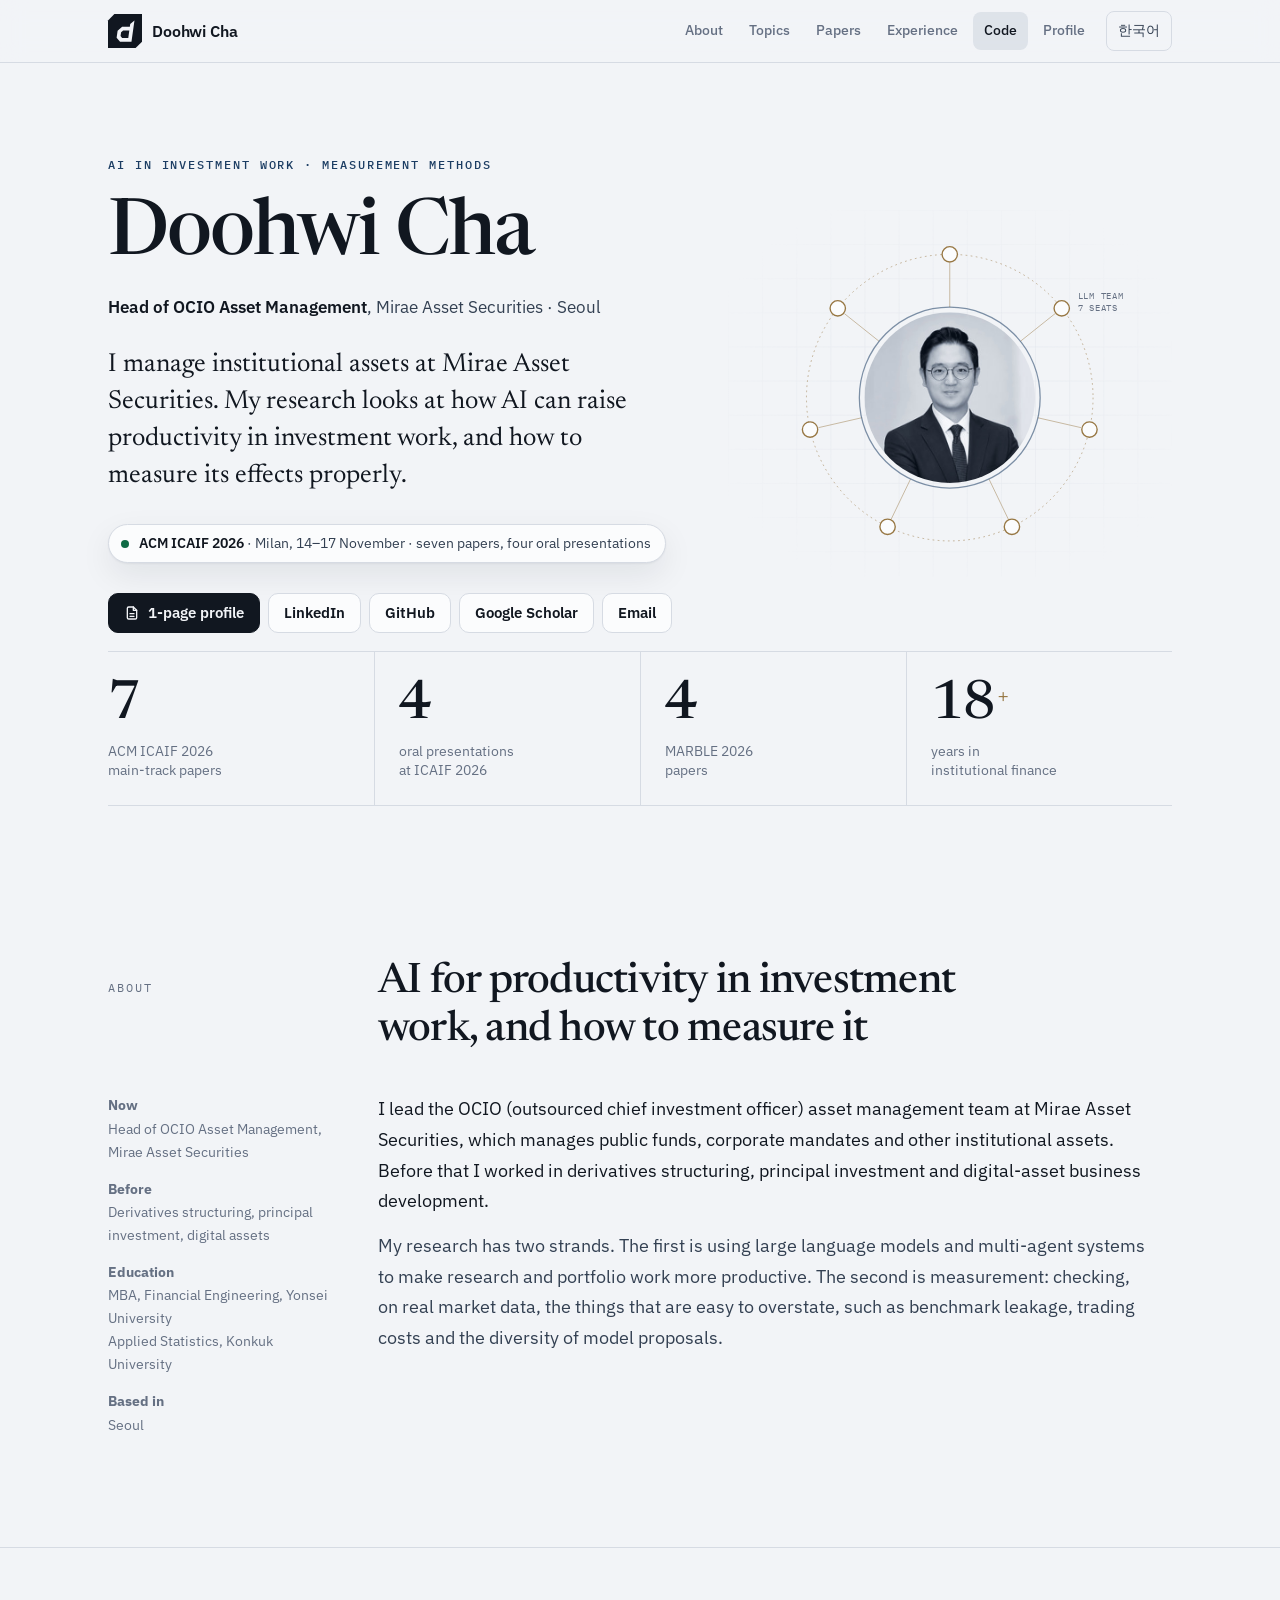
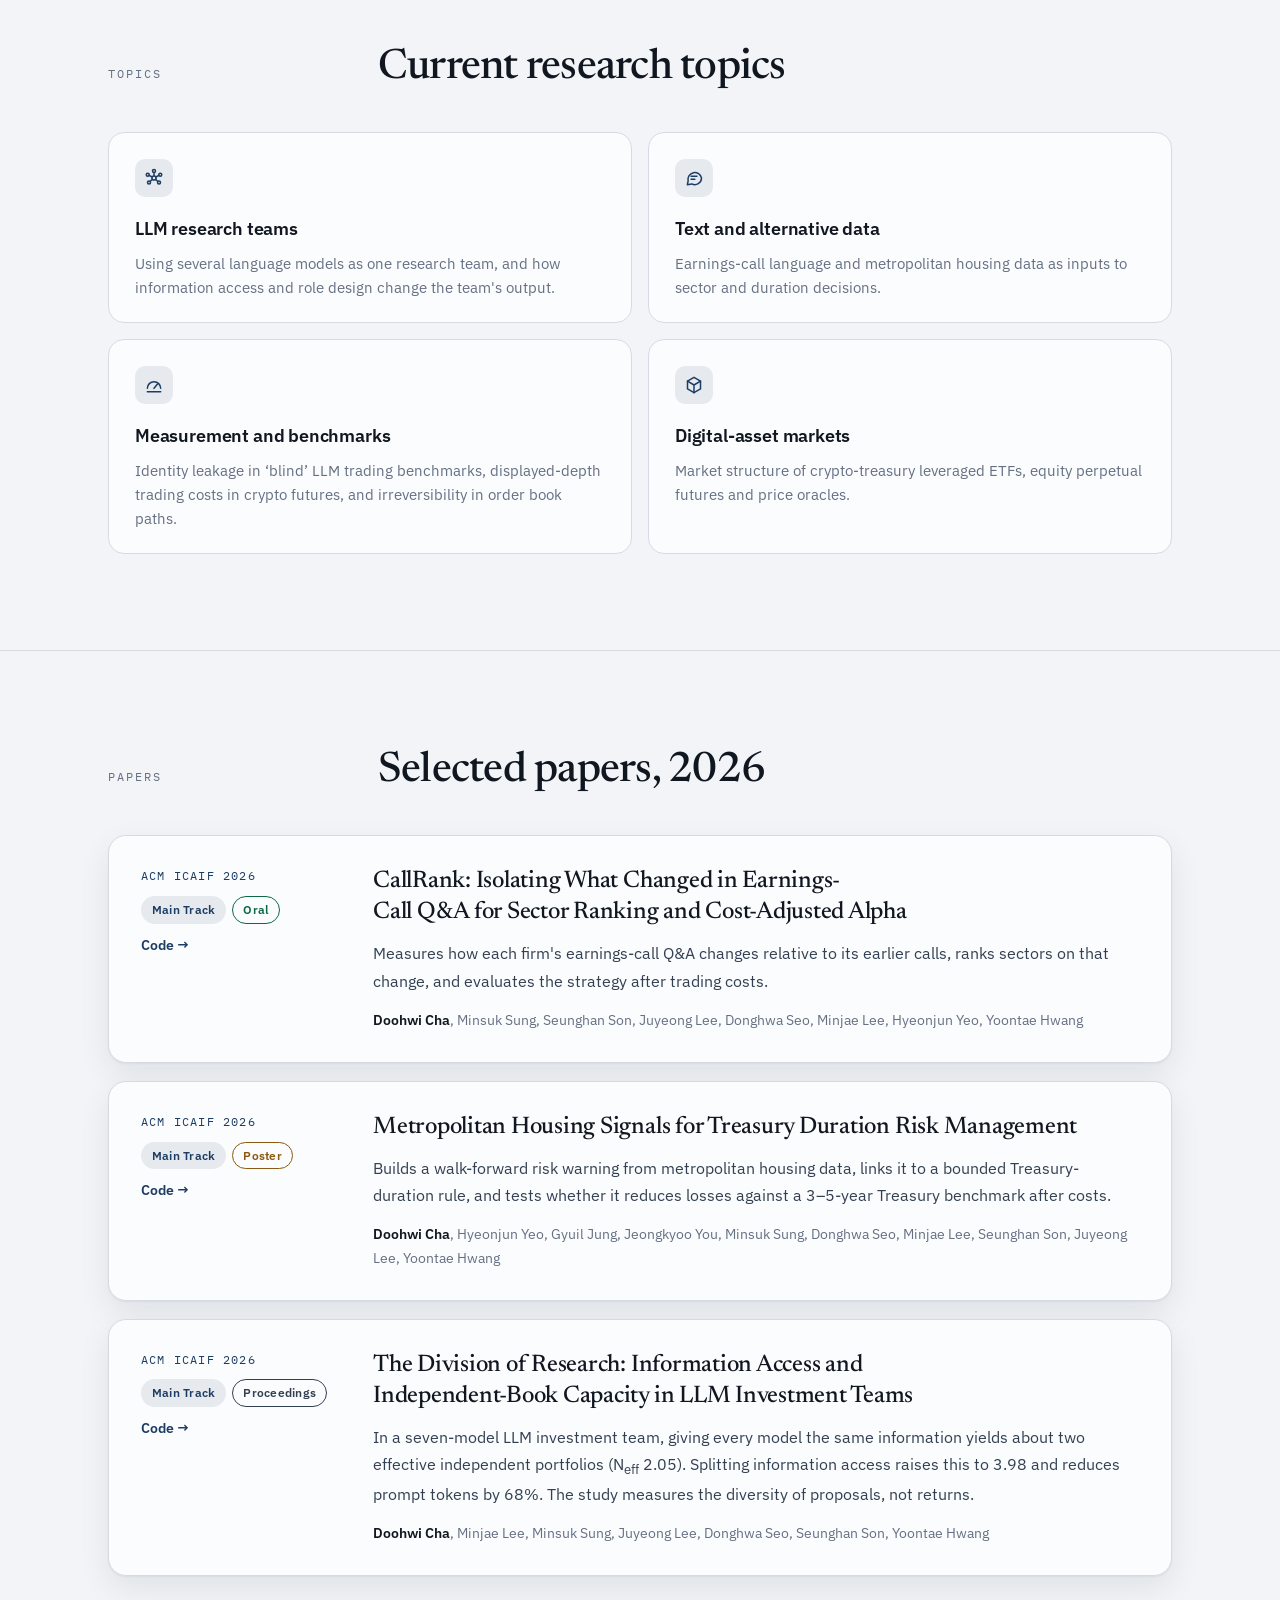
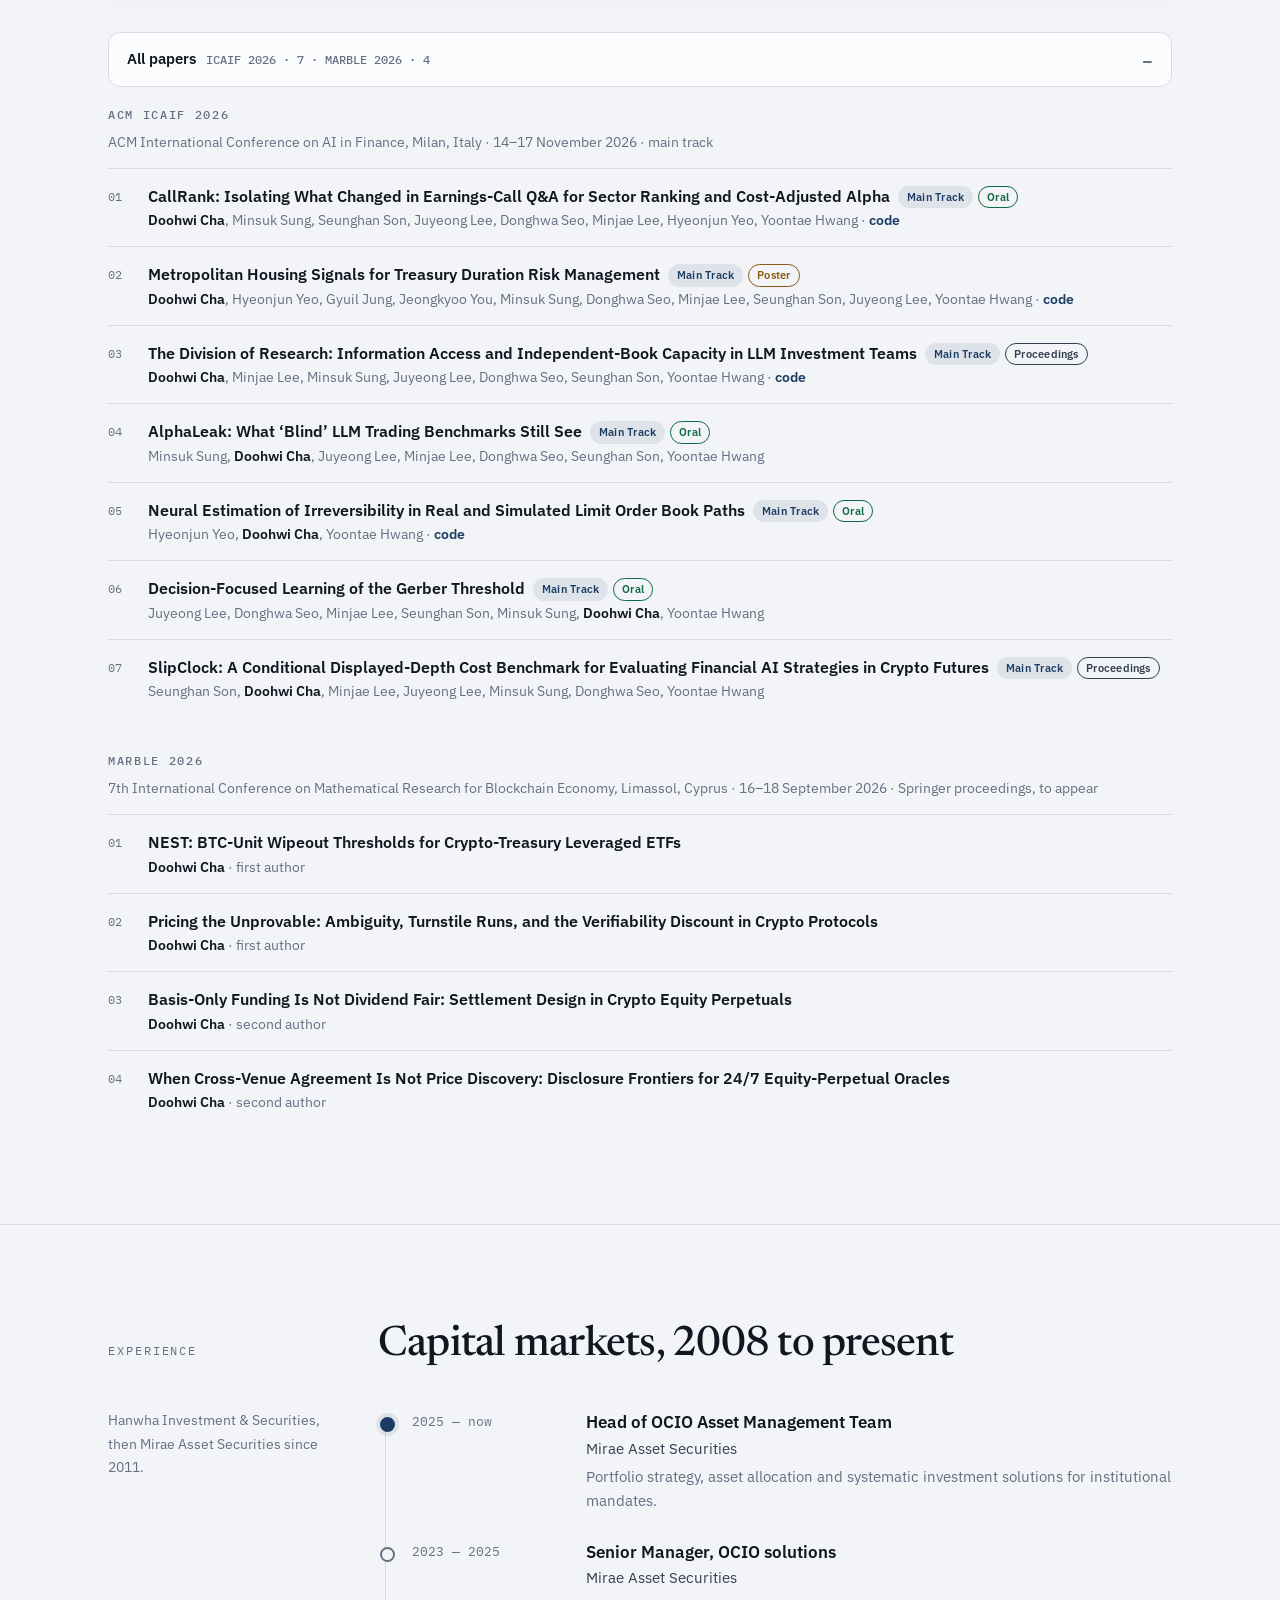
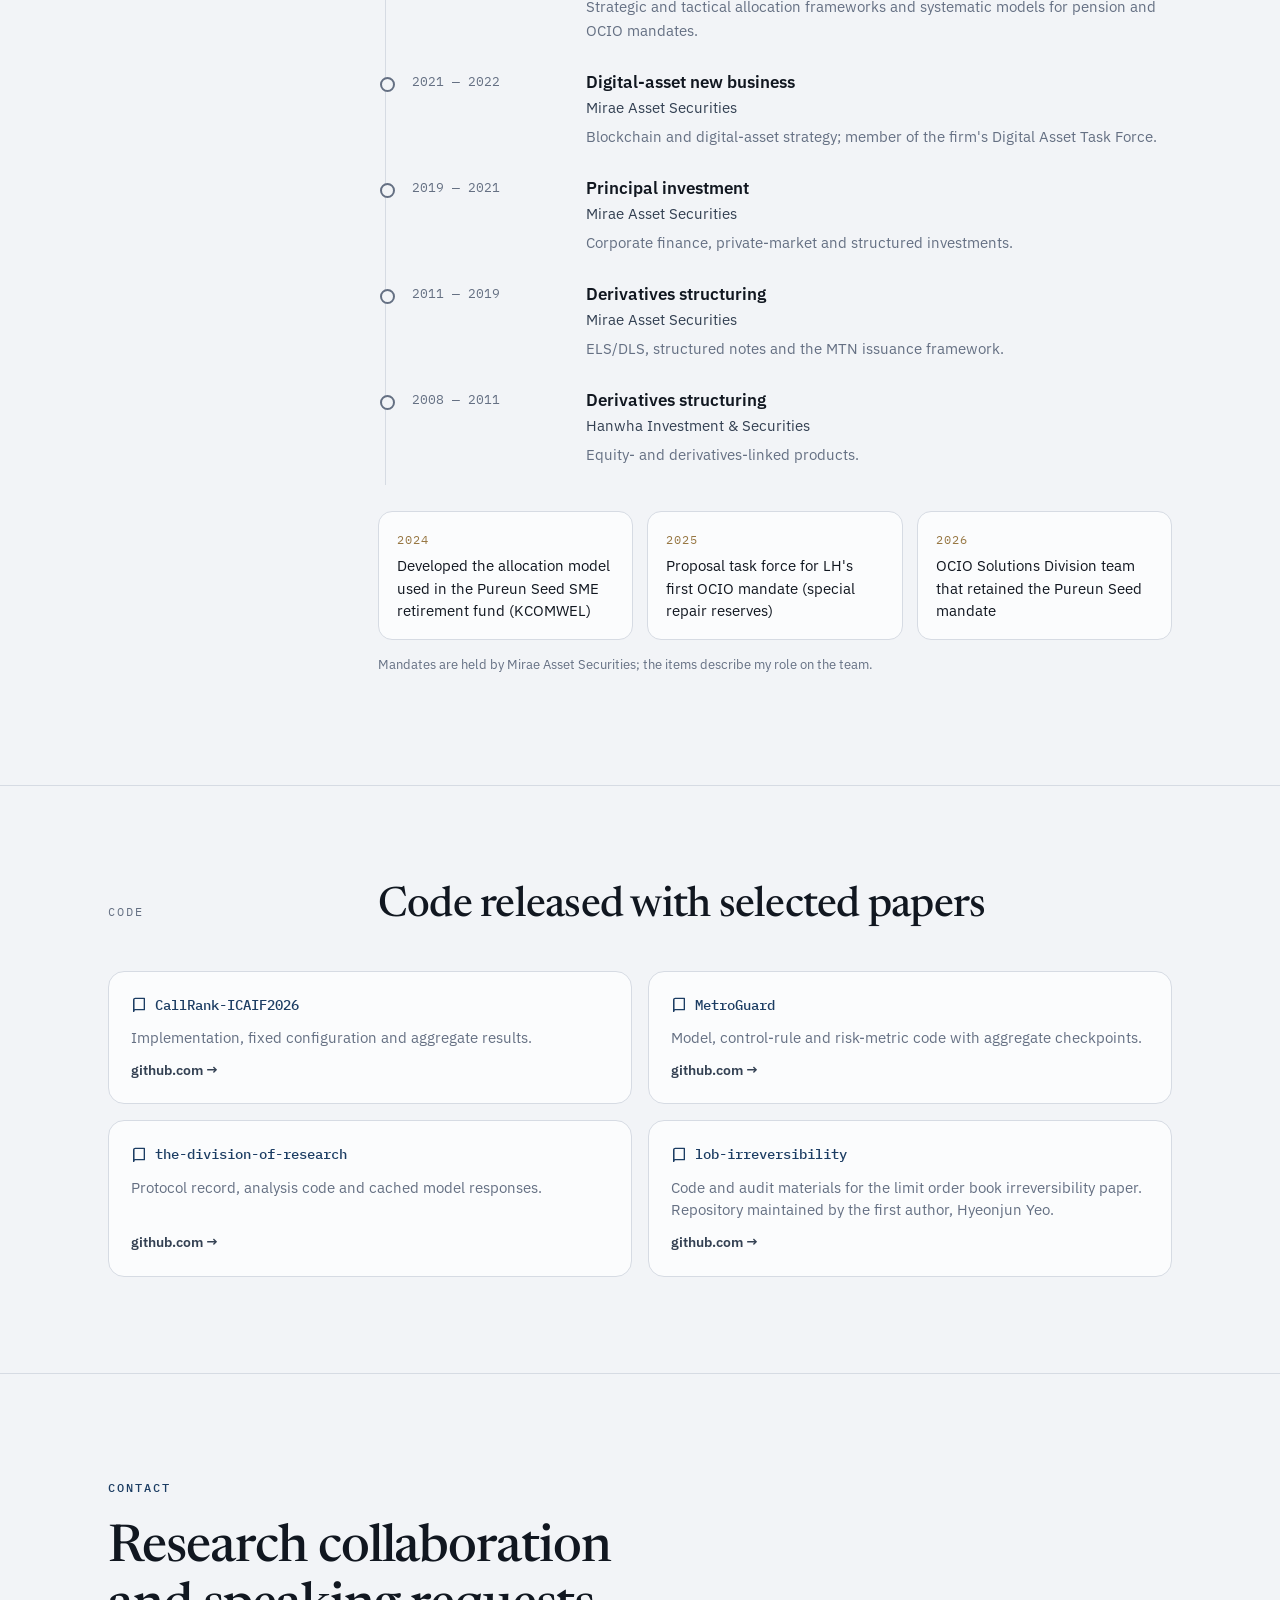
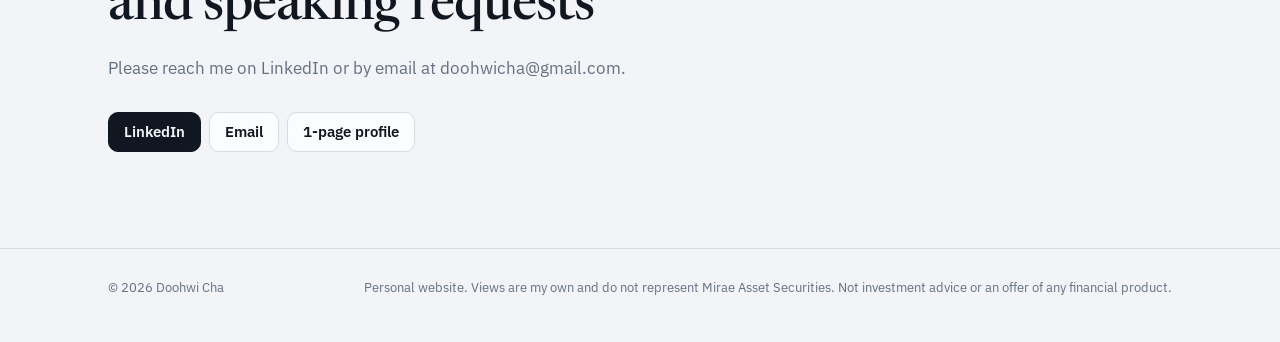
==== index.html @ 878e5198 "Three more taps switch the hidden mode back, with or without a pause Taps right after the switch use" ====
<!doctype html>
<html lang="en">
<head>
  <meta charset="utf-8">
  <meta name="viewport" content="width=device-width, initial-scale=1">
  <title>Doohwi Cha</title>
  <meta name="description" content="Doohwi Cha, head of OCIO asset management at Mirae Asset Securities. Research on AI and quantitative methods for investment management.">
  <meta property="og:title" content="Doohwi Cha">
  <meta property="og:description" content="Institutional asset management and AI research. ACM ICAIF 2026: seven papers. MARBLE 2026: four papers.">
  <meta property="og:type" content="website">
  <meta name="theme-color" content="#111720">
  <link rel="icon" href="data:image/svg+xml,%3Csvg xmlns='http://www.w3.org/2000/svg' viewBox='0 0 64 64'%3E%3Cpath fill='%23111720' d='M0 12L12 0H64V52L52 64H0Z'/%3E%3Cpath fill='%23f2f4f7' d='M18.07 31.5L26.62 24H44.62L40.69 52H22.69L16.24 44.5ZM23.65 41.6L26.57 45H38.17L40.14 31H28.54L24.66 34.4ZM41.83 19L49.81 12H49.81L44.19 52H37.19Z'/%3E%3C/svg%3E">
  <link rel="alternate" hreflang="ko" href="ko/index.html">
  <link rel="preconnect" href="https://fonts.googleapis.com">
  <link rel="preconnect" href="https://fonts.gstatic.com" crossorigin>
  <link rel="stylesheet" href="https://fonts.googleapis.com/css2?family=IBM+Plex+Mono:wght@400;500&family=IBM+Plex+Sans:wght@400;500;600;700&family=Newsreader:opsz,wght@6..72,400;6..72,500;6..72,600&display=swap">
  <link rel="stylesheet" href="assets/style.css?v=20261019c">
  <script src="assets/site.js?v=20261019c" defer></script>
</head>
<body>
  <header class="site">
    <div class="container">
      <a class="brand" href="index.html" aria-label="Doohwi Cha, home"><span class="brand-mark" aria-hidden="true"><svg viewBox="0 0 64 64"><path class="bm-plate" d="M0 12L12 0H64V52L52 64H0Z"/><path class="bm-d" d="M18.07 31.5L26.62 24H44.62L40.69 52H22.69L16.24 44.5ZM23.65 41.6L26.57 45H38.17L40.14 31H28.54L24.66 34.4ZM41.83 19L49.81 12H49.81L44.19 52H37.19Z"/></svg></span><span class="brand-name">Doohwi Cha</span></a>
      <nav class="nav" aria-label="Main">
        <a href="#about">About</a>
        <a href="#focus">Topics</a>
        <a href="#research">Papers</a>
        <a href="#experience">Experience</a>
        <a href="#code">Code</a>
        <a href="profile.html">Profile</a>
        <a class="lang" href="ko/index.html" hreflang="ko">한국어</a>
      </nav>
    </div>
  </header>

  <main>
    <section class="hero">
      <div class="container">
        <div class="hero-grid">
          <div>
            <img class="hero-photo" src="assets/portrait.jpg" alt="Portrait of Doohwi Cha" width="76" height="76">
            <p class="kicker">AI in investment work · Measurement methods</p>
            <h1>Doohwi Cha</h1>
            <p class="role"><b>Head of OCIO Asset Management</b>, Mirae Asset Securities · Seoul</p>
            <p class="lede">I manage institutional assets at Mirae Asset Securities. My research looks at how AI can raise productivity in investment work, and how to measure its effects properly.</p>
            <p class="now"><span class="dot" aria-hidden="true"></span><span><b>ACM ICAIF 2026</b> · Milan, 14–17 November · seven papers, four oral presentations</span></p>
            <div class="actions">
              <a class="btn primary" href="profile.html">
                <svg viewBox="0 0 24 24" fill="none" stroke="currentColor" stroke-width="2" stroke-linecap="round" stroke-linejoin="round" aria-hidden="true"><path d="M14 3H7a2 2 0 0 0-2 2v14a2 2 0 0 0 2 2h10a2 2 0 0 0 2-2V8z"/><path d="M14 3v5h5M9 13h6M9 17h6"/></svg>
                1-page profile
              </a>
              <a class="btn" href="https://www.linkedin.com/in/doohwi-cha-40742363">LinkedIn</a>
              <a class="btn" href="https://github.com/DoohwiCha">GitHub</a>
              <a class="btn" href="https://scholar.google.com/citations?user=HombRr0AAAAJ">Google Scholar</a>
              <a class="btn" href="mailto:doohwicha@gmail.com">Email</a>
            </div>
          </div>

          <div class="hero-art" role="img" aria-label="Portrait of Doohwi Cha at the centre of a seven-seat LLM team diagram">
            <svg viewBox="0 0 520 430" aria-hidden="true">
              <defs>
                <pattern id="grid" width="40" height="40" patternUnits="userSpaceOnUse">
                  <path class="art-grid" d="M40 0H0V40" fill="none"/>
                </pattern>
                <radialGradient id="fadeG" cx="50%" cy="50%" r="58%">
                  <stop offset="0%" stop-color="#fff" stop-opacity="1"/>
                  <stop offset="100%" stop-color="#fff" stop-opacity="0"/>
                </radialGradient>
                <mask id="fade"><rect width="520" height="430" fill="url(#fadeG)"/></mask>
                <clipPath id="face"><circle cx="260" cy="220" r="100"/></clipPath>
              </defs>
              <rect width="520" height="430" fill="url(#grid)" mask="url(#fade)"/>
              <circle class="art-ring" cx="260" cy="220" r="168"/>
              <line class="art-edge" x1="260.0" y1="114.0" x2="260.0" y2="62.0"/>
              <line class="art-edge" x1="342.9" y1="153.9" x2="383.5" y2="121.5"/>
              <line class="art-edge" x1="363.3" y1="243.6" x2="414.0" y2="255.2"/>
              <line class="art-edge" x1="306.0" y1="315.5" x2="328.6" y2="362.4"/>
              <line class="art-edge" x1="214.0" y1="315.5" x2="191.4" y2="362.4"/>
              <line class="art-edge" x1="156.7" y1="243.6" x2="106.0" y2="255.2"/>
              <line class="art-edge" x1="177.1" y1="153.9" x2="136.5" y2="121.5"/>
              <circle class="art-node" cx="260.0" cy="52.0" r="9" style="animation-delay:0.25s"/>
              <circle class="art-node" cx="391.3" cy="115.3" r="9" style="animation-delay:0.37s"/>
              <circle class="art-node" cx="423.8" cy="257.4" r="9" style="animation-delay:0.49s"/>
              <circle class="art-node" cx="332.9" cy="371.4" r="9" style="animation-delay:0.61s"/>
              <circle class="art-node" cx="187.1" cy="371.4" r="9" style="animation-delay:0.73s"/>
              <circle class="art-node" cx="96.2" cy="257.4" r="9" style="animation-delay:0.85s"/>
              <circle class="art-node" cx="128.7" cy="115.3" r="9" style="animation-delay:0.97s"/>
              <circle class="art-halo" cx="260" cy="220" r="106"/>
              <image href="assets/portrait.jpg" x="160" y="120" width="200" height="200" clip-path="url(#face)" preserveAspectRatio="xMidYMid slice"/>
              <text class="art-label" x="410" y="104">LLM TEAM</text>
              <text class="art-label" x="410" y="119">7 SEATS</text>
            </svg>
          </div>
        </div>

        <div class="metrics reveal">
          <div class="metric"><div class="num">7</div><div class="lab">ACM ICAIF 2026<br>main-track papers</div></div>
          <div class="metric"><div class="num">4</div><div class="lab">oral presentations<br>at ICAIF 2026</div></div>
          <div class="metric"><div class="num">4</div><div class="lab">MARBLE 2026<br>papers</div></div>
          <div class="metric"><div class="num">18<sup>+</sup></div><div class="lab">years in<br>institutional finance</div></div>
        </div>
      </div>
    </section>

    <section class="section" id="about">
      <div class="container">
        <div class="sec-head reveal">
          <div class="sec-label">About</div>
          <h2 class="sec-title">AI for productivity in investment work, and how to measure it</h2>
        </div>
        <div class="sec-body reveal">
          <div class="aside">
            <p><b>Now</b><br>Head of OCIO Asset Management, Mirae Asset Securities</p>
            <p><b>Before</b><br>Derivatives structuring, principal investment, digital assets</p>
            <p><b>Education</b><br>MBA, Financial Engineering, Yonsei University<br>Applied Statistics, Konkuk University</p>
            <p><b>Based in</b><br>Seoul</p>
          </div>
          <div class="prose">
            <p>I lead the OCIO (outsourced chief investment officer) asset management team at Mirae Asset Securities, which manages public funds, corporate mandates and other institutional assets. Before that I worked in derivatives structuring, principal investment and digital-asset business development.</p>
            <p>My research has two strands. The first is using large language models and multi-agent systems to make research and portfolio work more productive. The second is measurement: checking, on real market data, the things that are easy to overstate, such as benchmark leakage, trading costs and the diversity of model proposals.</p>
          </div>
        </div>
      </div>
    </section>

    <section class="section" id="focus">
      <div class="container">
        <div class="sec-head reveal">
          <div class="sec-label">Topics</div>
          <h2 class="sec-title">Current research topics</h2>
        </div>
        <div class="cards">
          <article class="card reveal">
            <div class="ico"><svg viewBox="0 0 24 24" fill="none" stroke="currentColor" stroke-width="1.8" stroke-linecap="round" stroke-linejoin="round"><circle cx="12" cy="12" r="2.5"/><circle cx="12" cy="3.5" r="1.8"/><circle cx="19.5" cy="8" r="1.8"/><circle cx="18" cy="17.5" r="1.8"/><circle cx="6" cy="17.5" r="1.8"/><circle cx="4.5" cy="8" r="1.8"/><path d="M12 9.5V5.3M14.2 10.8l3.6-2M14 13.6l2.6 2.6M10 13.6l-2.6 2.6M9.8 10.8l-3.6-2"/></svg></div>
            <h3>LLM research teams</h3>
            <p>Using several language models as one research team, and how information access and role design change the team's output.</p>
          </article>
          <article class="card reveal">
            <div class="ico"><svg viewBox="0 0 24 24" fill="none" stroke="currentColor" stroke-width="1.8" stroke-linecap="round" stroke-linejoin="round"><path d="M21 12a8 8 0 0 1-11.6 7.1L4 20l1-4.6A8 8 0 1 1 21 12z"/><path d="M8.5 10h7M8.5 13.5h4.5"/></svg></div>
            <h3>Text and alternative data</h3>
            <p>Earnings-call language and metropolitan housing data as inputs to sector and duration decisions.</p>
          </article>
          <article class="card reveal">
            <div class="ico"><svg viewBox="0 0 24 24" fill="none" stroke="currentColor" stroke-width="1.8" stroke-linecap="round" stroke-linejoin="round"><path d="M4 16a8 8 0 0 1 16 0"/><path d="M12 16l4-5"/><path d="M4 20h16"/></svg></div>
            <h3>Measurement and benchmarks</h3>
            <p>Identity leakage in ‘blind’ LLM trading benchmarks, displayed-depth trading costs in crypto futures, and irreversibility in order book paths.</p>
          </article>
          <article class="card reveal">
            <div class="ico"><svg viewBox="0 0 24 24" fill="none" stroke="currentColor" stroke-width="1.8" stroke-linecap="round" stroke-linejoin="round"><path d="M12 2.8l7.8 4.5v9.4L12 21.2l-7.8-4.5V7.3z"/><path d="M12 12l7.8-4.7M12 12v9.2M12 12L4.2 7.3"/></svg></div>
            <h3>Digital-asset markets</h3>
            <p>Market structure of crypto-treasury leveraged ETFs, equity perpetual futures and price oracles.</p>
          </article>
        </div>
      </div>
    </section>

    <section class="section" id="research">
      <div class="container">
        <div class="sec-head reveal">
          <div class="sec-label">Papers</div>
          <h2 class="sec-title">Selected papers, 2026</h2>
        </div>

        <div class="papers">
          <article class="paper reveal">
            <div class="meta">
              <span class="venue-tag">ACM ICAIF 2026</span>
              <span class="chips"><span class="chip track">Main Track</span><span class="chip oral">Oral</span></span>
              <a class="link-arrow" href="https://github.com/DoohwiCha/CallRank-ICAIF2026">Code →</a>
            </div>
            <div>
              <h3>CallRank: Isolating What Changed in Earnings-Call Q&amp;A for Sector Ranking and Cost-Adjusted Alpha</h3>
              <p class="sum">Measures how each firm's earnings-call Q&amp;A changes relative to its earlier calls, ranks sectors on that change, and evaluates the strategy after trading costs.</p>
              <p class="authors"><span class="me">Doohwi Cha</span>, Minsuk Sung, Seunghan Son, Juyeong Lee, Donghwa Seo, Minjae Lee, Hyeonjun Yeo, Yoontae Hwang</p>
            </div>
          </article>

          <article class="paper reveal">
            <div class="meta">
              <span class="venue-tag">ACM ICAIF 2026</span>
              <span class="chips"><span class="chip track">Main Track</span><span class="chip poster">Poster</span></span>
              <a class="link-arrow" href="https://github.com/DoohwiCha/MetroGuard">Code →</a>
            </div>
            <div>
              <h3>Metropolitan Housing Signals for Treasury Duration Risk Management</h3>
              <p class="sum">Builds a walk-forward risk warning from metropolitan housing data, links it to a bounded Treasury-duration rule, and tests whether it reduces losses against a 3–5-year Treasury benchmark after costs.</p>
              <p class="authors"><span class="me">Doohwi Cha</span>, Hyeonjun Yeo, Gyuil Jung, Jeongkyoo You, Minsuk Sung, Donghwa Seo, Minjae Lee, Seunghan Son, Juyeong Lee, Yoontae Hwang</p>
            </div>
          </article>

          <article class="paper reveal">
            <div class="meta">
              <span class="venue-tag">ACM ICAIF 2026</span>
              <span class="chips"><span class="chip track">Main Track</span><span class="chip proc">Proceedings</span></span>
              <a class="link-arrow" href="https://github.com/DoohwiCha/the-division-of-research">Code →</a>
            </div>
            <div>
              <h3>The Division of Research: Information Access and Independent-Book Capacity in LLM Investment Teams</h3>
              <p class="sum">In a seven-model LLM investment team, giving every model the same information yields about two effective independent portfolios (N<sub>eff</sub> 2.05). Splitting information access raises this to 3.98 and reduces prompt tokens by 68%. The study measures the diversity of proposals, not returns.</p>
              <p class="authors"><span class="me">Doohwi Cha</span>, Minjae Lee, Minsuk Sung, Juyeong Lee, Donghwa Seo, Seunghan Son, Yoontae Hwang</p>
            </div>
          </article>
        </div>

        <details class="publist" id="publications" open>
          <summary>All papers <span class="count">ICAIF 2026 · 7 · MARBLE 2026 · 4</span></summary>
          <h4>ACM ICAIF 2026</h4>
          <p class="venue">ACM International Conference on AI in Finance, Milan, Italy · 14–17 November 2026 · main track</p>
          <ol>
            <li><div><span class="t">CallRank: Isolating What Changed in Earnings-Call Q&amp;A for Sector Ranking and Cost-Adjusted Alpha</span><span class="chips"><span class="chip track">Main Track</span><span class="chip oral">Oral</span></span><span class="a"><span class="me">Doohwi Cha</span>, Minsuk Sung, Seunghan Son, Juyeong Lee, Donghwa Seo, Minjae Lee, Hyeonjun Yeo, Yoontae Hwang · <a href="https://github.com/DoohwiCha/CallRank-ICAIF2026">code</a></span></div></li>
            <li><div><span class="t">Metropolitan Housing Signals for Treasury Duration Risk Management</span><span class="chips"><span class="chip track">Main Track</span><span class="chip poster">Poster</span></span><span class="a"><span class="me">Doohwi Cha</span>, Hyeonjun Yeo, Gyuil Jung, Jeongkyoo You, Minsuk Sung, Donghwa Seo, Minjae Lee, Seunghan Son, Juyeong Lee, Yoontae Hwang · <a href="https://github.com/DoohwiCha/MetroGuard">code</a></span></div></li>
            <li><div><span class="t">The Division of Research: Information Access and Independent-Book Capacity in LLM Investment Teams</span><span class="chips"><span class="chip track">Main Track</span><span class="chip proc">Proceedings</span></span><span class="a"><span class="me">Doohwi Cha</span>, Minjae Lee, Minsuk Sung, Juyeong Lee, Donghwa Seo, Seunghan Son, Yoontae Hwang · <a href="https://github.com/DoohwiCha/the-division-of-research">code</a></span></div></li>
            <li><div><span class="t">AlphaLeak: What ‘Blind’ LLM Trading Benchmarks Still See</span><span class="chips"><span class="chip track">Main Track</span><span class="chip oral">Oral</span></span><span class="a">Minsuk Sung, <span class="me">Doohwi Cha</span>, Juyeong Lee, Minjae Lee, Donghwa Seo, Seunghan Son, Yoontae Hwang</span></div></li>
            <li><div><span class="t">Neural Estimation of Irreversibility in Real and Simulated Limit Order Book Paths</span><span class="chips"><span class="chip track">Main Track</span><span class="chip oral">Oral</span></span><span class="a">Hyeonjun Yeo, <span class="me">Doohwi Cha</span>, Yoontae Hwang · <a href="https://github.com/hjyeo30/lob-irreversibility">code</a></span></div></li>
            <li><div><span class="t">Decision-Focused Learning of the Gerber Threshold</span><span class="chips"><span class="chip track">Main Track</span><span class="chip oral">Oral</span></span><span class="a">Juyeong Lee, Donghwa Seo, Minjae Lee, Seunghan Son, Minsuk Sung, <span class="me">Doohwi Cha</span>, Yoontae Hwang</span></div></li>
            <li><div><span class="t">SlipClock: A Conditional Displayed-Depth Cost Benchmark for Evaluating Financial AI Strategies in Crypto Futures</span><span class="chips"><span class="chip track">Main Track</span><span class="chip proc">Proceedings</span></span><span class="a">Seunghan Son, <span class="me">Doohwi Cha</span>, Minjae Lee, Juyeong Lee, Minsuk Sung, Donghwa Seo, Yoontae Hwang</span></div></li>
          </ol>

          <h4>MARBLE 2026</h4>
          <p class="venue">7th International Conference on Mathematical Research for Blockchain Economy, Limassol, Cyprus · 16–18 September 2026 · Springer proceedings, to appear</p>
          <ol>
            <li><div><span class="t">NEST: BTC-Unit Wipeout Thresholds for Crypto-Treasury Leveraged ETFs</span><span class="a"><span class="me">Doohwi Cha</span> · first author</span></div></li>
            <li><div><span class="t">Pricing the Unprovable: Ambiguity, Turnstile Runs, and the Verifiability Discount in Crypto Protocols</span><span class="a"><span class="me">Doohwi Cha</span> · first author</span></div></li>
            <li><div><span class="t">Basis-Only Funding Is Not Dividend Fair: Settlement Design in Crypto Equity Perpetuals</span><span class="a"><span class="me">Doohwi Cha</span> · second author</span></div></li>
            <li><div><span class="t">When Cross-Venue Agreement Is Not Price Discovery: Disclosure Frontiers for 24/7 Equity-Perpetual Oracles</span><span class="a"><span class="me">Doohwi Cha</span> · second author</span></div></li>
          </ol>
        </details>
      </div>
    </section>

    <section class="section" id="experience">
      <div class="container">
        <div class="sec-head reveal">
          <div class="sec-label">Experience</div>
          <h2 class="sec-title">Capital markets, 2008 to present</h2>
        </div>
        <div class="sec-body">
          <div class="aside reveal"><p>Hanwha Investment &amp; Securities, then Mirae Asset Securities since 2011.</p></div>
          <div>
            <ul class="timeline reveal">
              <li class="current"><span class="when">2025 — now</span><div><div class="role-t">Head of OCIO Asset Management Team</div><div class="org">Mirae Asset Securities</div><div class="desc">Portfolio strategy, asset allocation and systematic investment solutions for institutional mandates.</div></div></li>
              <li><span class="when">2023 — 2025</span><div><div class="role-t">Senior Manager, OCIO solutions</div><div class="org">Mirae Asset Securities</div><div class="desc">Strategic and tactical allocation frameworks and systematic models for pension and OCIO mandates.</div></div></li>
              <li><span class="when">2021 — 2022</span><div><div class="role-t">Digital-asset new business</div><div class="org">Mirae Asset Securities</div><div class="desc">Blockchain and digital-asset strategy; member of the firm's Digital Asset Task Force.</div></div></li>
              <li><span class="when">2019 — 2021</span><div><div class="role-t">Principal investment</div><div class="org">Mirae Asset Securities</div><div class="desc">Corporate finance, private-market and structured investments.</div></div></li>
              <li><span class="when">2011 — 2019</span><div><div class="role-t">Derivatives structuring</div><div class="org">Mirae Asset Securities</div><div class="desc">ELS/DLS, structured notes and the MTN issuance framework.</div></div></li>
              <li><span class="when">2008 — 2011</span><div><div class="role-t">Derivatives structuring</div><div class="org">Hanwha Investment &amp; Securities</div><div class="desc">Equity- and derivatives-linked products.</div></div></li>
            </ul>

            <div class="mandates reveal">
              <div class="mandate"><div class="y">2024</div><p>Developed the allocation model used in the Pureun Seed SME retirement fund (KCOMWEL)</p></div>
              <div class="mandate"><div class="y">2025</div><p>Proposal task force for LH's first OCIO mandate (special repair reserves)</p></div>
              <div class="mandate"><div class="y">2026</div><p>OCIO Solutions Division team that retained the Pureun Seed mandate</p></div>
            </div>
            <p class="fine">Mandates are held by Mirae Asset Securities; the items describe my role on the team.</p>
          </div>
        </div>
      </div>
    </section>

    <section class="section" id="code">
      <div class="container">
        <div class="sec-head reveal">
          <div class="sec-label">Code</div>
          <h2 class="sec-title">Code released with selected papers</h2>
        </div>
        <div class="repos">
          <a class="repo reveal" href="https://github.com/DoohwiCha/CallRank-ICAIF2026">
            <span class="rn"><svg viewBox="0 0 24 24" fill="none" stroke="currentColor" stroke-width="2" stroke-linecap="round" stroke-linejoin="round" aria-hidden="true"><path d="M4 4.5A2.5 2.5 0 0 1 6.5 2H20v17H6.5A2.5 2.5 0 0 0 4 21.5z"/><path d="M4 21.5V4.5"/></svg>CallRank-ICAIF2026</span>
            <p>Implementation, fixed configuration and aggregate results.</p>
            <span class="go">github.com →</span>
          </a>
          <a class="repo reveal" href="https://github.com/DoohwiCha/MetroGuard">
            <span class="rn"><svg viewBox="0 0 24 24" fill="none" stroke="currentColor" stroke-width="2" stroke-linecap="round" stroke-linejoin="round" aria-hidden="true"><path d="M4 4.5A2.5 2.5 0 0 1 6.5 2H20v17H6.5A2.5 2.5 0 0 0 4 21.5z"/><path d="M4 21.5V4.5"/></svg>MetroGuard</span>
            <p>Model, control-rule and risk-metric code with aggregate checkpoints.</p>
            <span class="go">github.com →</span>
          </a>
          <a class="repo reveal" href="https://github.com/DoohwiCha/the-division-of-research">
            <span class="rn"><svg viewBox="0 0 24 24" fill="none" stroke="currentColor" stroke-width="2" stroke-linecap="round" stroke-linejoin="round" aria-hidden="true"><path d="M4 4.5A2.5 2.5 0 0 1 6.5 2H20v17H6.5A2.5 2.5 0 0 0 4 21.5z"/><path d="M4 21.5V4.5"/></svg>the-division-of-research</span>
            <p>Protocol record, analysis code and cached model responses.</p>
            <span class="go">github.com →</span>
          </a>
          <a class="repo reveal" href="https://github.com/hjyeo30/lob-irreversibility">
            <span class="rn"><svg viewBox="0 0 24 24" fill="none" stroke="currentColor" stroke-width="2" stroke-linecap="round" stroke-linejoin="round" aria-hidden="true"><path d="M4 4.5A2.5 2.5 0 0 1 6.5 2H20v17H6.5A2.5 2.5 0 0 0 4 21.5z"/><path d="M4 21.5V4.5"/></svg>lob-irreversibility</span>
            <p>Code and audit materials for the limit order book irreversibility paper. Repository maintained by the first author, Hyeonjun Yeo.</p>
            <span class="go">github.com →</span>
          </a>
        </div>
      </div>
    </section>

    <section class="contact" id="contact">
      <div class="container reveal">
        <p class="kicker">Contact</p>
        <h2>Research collaboration and speaking requests</h2>
        <p>Please reach me on LinkedIn or by email at doohwicha@gmail.com.</p>
        <div class="actions">
          <a class="btn primary" href="https://www.linkedin.com/in/doohwi-cha-40742363">LinkedIn</a>
          <a class="btn" href="mailto:doohwicha@gmail.com">Email</a>
          <a class="btn" href="profile.html">1-page profile</a>
        </div>
      </div>
    </section>
  </main>

  <footer class="site-foot">
    <div class="container">
      <span>© 2026 Doohwi Cha</span>
      <span>Personal website. Views are my own and do not represent Mirae Asset Securities. Not investment advice or an offer of any financial product.</span>
    </div>
  </footer>
</body>
</html>
---- assets/style.css ----
/* ---------- tokens ----------
   Layout: editorial research profile — serif display over a cool ledger-grey page,
   a quiet two-column rhythm (label rail + content), navy ink with a brass secondary. */
:root {
  --paper: #f2f4f7;
  --paper-2: #e8ebf0;
  --card: #fbfcfd;
  --ink: #111720;
  --ink-2: #334052;
  --muted: #657083;
  --rule: #d6dbe3;
  --accent: #1c3d63;
  --accent-soft: rgba(28, 61, 99, 0.09);
  --gold: #977743;
  --oral: #0e6a44;
  --poster: #8a5a12;
  --todo-bg: #fff0a3;
  --todo-fg: #5a4600;
  --shadow: 0 1px 2px rgba(17, 23, 32, 0.05), 0 12px 32px rgba(17, 23, 32, 0.08);
  --serif: "Newsreader", "Noto Serif KR", Georgia, "Times New Roman", serif;
  --sans: "IBM Plex Sans", "Noto Sans KR", -apple-system, BlinkMacSystemFont, "Apple SD Gothic Neo",
    "Segoe UI", Roboto, "Helvetica Neue", Arial, sans-serif;
  --mono: "IBM Plex Mono", ui-monospace, SFMono-Regular, Menlo, monospace;
}

@media (prefers-color-scheme: dark) {
  :root:not([data-theme="light"]) {
  --paper: #0c1016;
  --paper-2: #10151c;
  --card: #131a23;
  --ink: #e9ecf1;
  --ink-2: #c3cad5;
  --muted: #8a94a3;
  --rule: #252d39;
  --accent: #9fc2ea;
  --accent-soft: rgba(159, 194, 234, 0.12);
  --gold: #d3b67a;
  --oral: #6fd3a0;
  --poster: #f0b660;
  --todo-bg: #4b3f00;
  --todo-fg: #ffe684;
  --shadow: 0 1px 2px rgba(0, 0, 0, 0.35), 0 12px 32px rgba(0, 0, 0, 0.35);
  color-scheme: dark;
  }
}
:root[data-theme="dark"] {
  --paper: #0c1016;
  --paper-2: #10151c;
  --card: #131a23;
  --ink: #e9ecf1;
  --ink-2: #c3cad5;
  --muted: #8a94a3;
  --rule: #252d39;
  --accent: #9fc2ea;
  --accent-soft: rgba(159, 194, 234, 0.12);
  --gold: #d3b67a;
  --oral: #6fd3a0;
  --poster: #f0b660;
  --todo-bg: #4b3f00;
  --todo-fg: #ffe684;
  --shadow: 0 1px 2px rgba(0, 0, 0, 0.35), 0 12px 32px rgba(0, 0, 0, 0.35);
  color-scheme: dark;
}

html[lang="ko"] {
  --serif: "Noto Serif KR", "Newsreader", Georgia, serif;
  --sans: "Pretendard Variable", Pretendard, "Noto Sans KR", "IBM Plex Sans", -apple-system, BlinkMacSystemFont,
    "Apple SD Gothic Neo", sans-serif;
}

/* ---------- base ---------- */
* { box-sizing: border-box; }
html { -webkit-text-size-adjust: 100%; scroll-behavior: smooth; scroll-padding-top: 76px; }
body {
  margin: 0;
  background: var(--paper);
  color: var(--ink);
  font-family: var(--sans);
  font-size: 16px;
  line-height: 1.65;
  -webkit-font-smoothing: antialiased;
  text-rendering: optimizeLegibility;
}
html[lang="ko"] body { word-break: keep-all; overflow-wrap: anywhere; letter-spacing: -0.005em; }
a { color: inherit; text-decoration: none; }
a:focus-visible, button:focus-visible { outline: 2px solid var(--accent); outline-offset: 3px; border-radius: 4px; }
p { margin: 0 0 14px; }
img, svg { display: block; max-width: 100%; }
.container { max-width: 1120px; margin: 0 auto; padding-left: max(28px, env(safe-area-inset-left, 0px)); padding-right: max(28px, env(safe-area-inset-right, 0px)); }
h1, h2, h3 { text-wrap: balance; }

.todo { background: var(--todo-bg); color: var(--todo-fg); border-radius: 3px; padding: 0 5px; }

/* ---------- header ---------- */
body::before { content: ""; position: fixed; inset: 0 0 auto; height: env(safe-area-inset-top, 0px); z-index: 30; background: var(--paper); }
.site {
  position: sticky; top: env(safe-area-inset-top, 0px); z-index: 20;
  background: color-mix(in srgb, var(--paper) 84%, transparent);
  -webkit-backdrop-filter: saturate(150%) blur(12px);
  backdrop-filter: saturate(150%) blur(12px);
  border-bottom: 1px solid var(--rule);
}
.site .container { display: flex; align-items: center; justify-content: space-between; gap: 20px; height: 62px; }
.brand { display: flex; align-items: center; gap: 10px; font-weight: 600; letter-spacing: -0.01em; touch-action: manipulation; -webkit-tap-highlight-color: transparent; }
/* monogram: angular lowercase d on a plate with two clipped corners, same drawing as the favicon */
.brand-mark { width: 34px; height: 34px; flex: none; }
.brand-mark svg { width: 100%; height: 100%; display: block; overflow: visible; }
.bm-plate { fill: var(--ink); }
.bm-d { fill: var(--paper); }
.nav { display: flex; align-items: center; gap: 4px; overflow-x: auto; scrollbar-width: none; }
.nav::-webkit-scrollbar { display: none; }
.nav a {
  white-space: nowrap; padding: 7px 11px; border-radius: 8px;
  font-size: 14px; font-weight: 500; color: var(--muted);
  transition: color .15s ease, background .15s ease;
}
.nav a:hover, .nav a.active { color: var(--ink); background: var(--accent-soft); }
.nav .lang { margin-left: 6px; border: 1px solid var(--rule); color: var(--ink-2); }

/* ---------- hero ---------- */
.hero { padding: 92px 0 56px; position: relative; overflow: hidden; }
.hero-grid { display: grid; grid-template-columns: 1.12fr 0.88fr; gap: 56px; align-items: center; }
.kicker {
  font-family: var(--mono); font-size: 12px; font-weight: 500;
  letter-spacing: 0.16em; text-transform: uppercase; color: var(--accent);
  margin: 0 0 22px;
}
.hero h1 {
  font-family: var(--serif); font-weight: 500;
  font-size: clamp(46px, 6.4vw, 78px); line-height: 1.0; letter-spacing: -0.025em;
  margin: 0 0 18px;
}
.hero h1 .alt { display: block; font-family: var(--sans); font-size: 0.26em; font-weight: 500; letter-spacing: 0; color: var(--muted); margin-top: 14px; }
.hero .role { font-size: 17px; color: var(--ink-2); margin: 0 0 26px; }
.hero .role b { font-weight: 600; color: var(--ink); }
.lede {
  font-family: var(--serif); font-size: clamp(21px, 2.3vw, 26px); line-height: 1.42;
  color: var(--ink); max-width: 30em; margin: 0 0 30px;
}
html[lang="ko"] .kicker, html[lang="ko"] .sec-label, html[lang="ko"] .publist h4 { font-family: var(--sans); letter-spacing: .04em; }
html[lang="ko"] .lede { font-size: clamp(19px, 2vw, 22px); line-height: 1.6; }
.now {
  display: inline-flex; align-items: center; gap: 10px;
  padding: 7px 14px 7px 12px; margin: 0 0 30px;
  border: 1px solid var(--rule); border-radius: 999px; background: var(--card);
  font-size: 13.5px; color: var(--ink-2); box-shadow: var(--shadow);
}
.now .dot { width: 8px; height: 8px; border-radius: 50%; background: var(--oral); box-shadow: 0 0 0 0 rgba(14,106,68,.5); animation: pulse 2.4s infinite; }
.now b { color: var(--ink); font-weight: 600; }
@keyframes pulse { 0% { box-shadow: 0 0 0 0 rgba(14,106,68,.45); } 70% { box-shadow: 0 0 0 9px rgba(14,106,68,0); } 100% { box-shadow: 0 0 0 0 rgba(14,106,68,0); } }
.actions { display: flex; flex-wrap: wrap; gap: 8px; }
.btn {
  display: inline-flex; align-items: center; gap: 8px;
  height: 40px; padding: 0 15px; border-radius: 10px;
  font-size: 14.5px; font-weight: 600; border: 1px solid var(--rule);
  background: var(--card); color: var(--ink);
  transition: transform .15s ease, border-color .15s ease;
}
.btn:hover { transform: translateY(-1px); border-color: var(--ink-2); }
.btn.primary { background: var(--ink); color: var(--paper); border-color: var(--ink); }
.btn svg { width: 16px; height: 16px; }
.btn.todo { background: var(--todo-bg); color: var(--todo-fg); border-color: transparent; }

.hero-art { position: relative; }
.hero-art svg { width: 100%; height: auto; }
.art-grid { stroke: var(--rule); stroke-width: 1; }
.art-area { fill: url(#area); }
.art-line { fill: none; stroke: var(--accent); stroke-width: 2.4; stroke-linecap: round; stroke-dasharray: 540; stroke-dashoffset: 540; animation: draw 2.4s cubic-bezier(.4,.1,.2,1) .25s forwards; }
.art-area { stroke: none; }
.art-bench { fill: none; stroke: var(--muted); stroke-width: 1.4; stroke-dasharray: 4 6; opacity: .7; }
.art-pt { fill: var(--paper); stroke: var(--accent); stroke-width: 2; opacity: 0; animation: fade .5s ease forwards; }
.art-edge { stroke: var(--gold); stroke-width: 1; opacity: .55; }
.art-ring { fill: none; stroke: var(--gold); stroke-width: 1; stroke-dasharray: 2 4; opacity: .6; }
.art-node { fill: var(--card); stroke: var(--gold); stroke-width: 1.6; }
.art-core { fill: var(--gold); }
.art-label { font-family: var(--mono); font-size: 10.5px; letter-spacing: .08em; fill: var(--muted); }
@keyframes draw { to { stroke-dashoffset: 0; } }
@keyframes fade { to { opacity: 1; } }

/* portrait */
.art-halo { fill: none; stroke: var(--accent); stroke-width: 1.5; opacity: .55; }
.art-node { opacity: 0; animation: fade .5s ease forwards; }
.sh-id { display: flex; align-items: center; gap: 5mm; }
.sh-photo { width: 21mm; height: 21mm; border-radius: 50%; object-fit: cover; border: 1px solid #d6dbe3; flex: none; }

/* phone portrait (hidden on larger screens, where the hero diagram shows it) */
.hero-photo { display: none; width: 76px; height: 76px; border-radius: 50%; object-fit: cover; margin: 0 0 16px; border: 1px solid var(--rule); touch-action: manipulation; -webkit-touch-callout: none; -webkit-user-select: none; user-select: none; }

/* full paper list as a fold-out */
.publist > summary {
  cursor: pointer; list-style: none;
  display: flex; align-items: center; gap: 10px;
  padding: 14px 18px; border: 1px solid var(--rule); border-radius: 12px; background: var(--card);
  font-weight: 600; font-size: 15px;
}
.publist > summary::-webkit-details-marker { display: none; }
.publist > summary::after { content: "+"; margin-left: auto; font-family: var(--mono); font-size: 18px; line-height: 1; color: var(--muted); }
.publist[open] > summary::after { content: "−"; }
.publist > summary .count { font-family: var(--mono); font-size: 12px; font-weight: 500; color: var(--muted); }
.publist[open] > summary { margin-bottom: 18px; }
.publist > summary + h4 { margin-top: 0; }
.publist > summary:focus-visible { outline: 2px solid var(--accent); outline-offset: 3px; }

/* ---------- metrics ---------- */
.metrics { display: grid; grid-template-columns: repeat(4, 1fr); border-top: 1px solid var(--rule); border-bottom: 1px solid var(--rule); margin: 18px 0 0; }
.metric { padding: 26px 24px 24px 0; }
.metric + .metric { padding-left: 24px; border-left: 1px solid var(--rule); }
.metric .num { font-family: var(--serif); font-size: 54px; line-height: 1; font-weight: 500; letter-spacing: -0.02em; font-variant-numeric: lining-nums tabular-nums; }
.metric .num sup { font-size: 0.45em; vertical-align: top; position: relative; top: 0.25em; margin-left: 2px; color: var(--gold); }
.metric .lab { margin-top: 10px; font-size: 13.5px; color: var(--muted); line-height: 1.45; }

/* ---------- sections ---------- */
.section { padding: 96px 0; }
.section + .section { border-top: 1px solid var(--rule); }
.sec-head { display: grid; grid-template-columns: 230px 1fr; gap: 40px; margin-bottom: 40px; align-items: baseline; }
.sec-label { font-family: var(--mono); font-size: 12px; letter-spacing: .16em; text-transform: uppercase; color: var(--muted); }
.sec-label b { color: var(--accent); font-weight: 500; margin-right: 10px; }
.sec-title { font-family: var(--serif); font-weight: 500; font-size: clamp(30px, 3.4vw, 42px); line-height: 1.15; letter-spacing: -0.018em; margin: 0; }
.sec-body { display: grid; grid-template-columns: 230px 1fr; gap: 40px; }
.sec-body > .aside { color: var(--muted); font-size: 14px; }
.prose p { font-size: 17.5px; line-height: 1.75; color: var(--ink-2); max-width: 44em; }
.prose p:first-child { color: var(--ink); }

/* focus cards */
.cards { display: grid; grid-template-columns: repeat(2, 1fr); gap: 16px; }
.card {
  background: var(--card); border: 1px solid var(--rule); border-radius: 16px;
  padding: 26px 26px 22px;
  transition: transform .2s ease, border-color .2s ease;
}
.card:hover { transform: translateY(-2px); border-color: color-mix(in srgb, var(--accent) 40%, var(--rule)); }
.card .ico { width: 38px; height: 38px; border-radius: 10px; display: grid; place-items: center; background: var(--accent-soft); color: var(--accent); margin-bottom: 18px; }
.card .ico svg { width: 20px; height: 20px; }
.card h3 { margin: 0 0 8px; font-size: 17.5px; font-weight: 600; letter-spacing: -0.01em; }
.card p { margin: 0; color: var(--muted); font-size: 15px; line-height: 1.6; }

/* featured research */
.papers { display: grid; gap: 18px; }
.paper {
  display: grid; grid-template-columns: 200px 1fr; gap: 32px;
  background: var(--card); border: 1px solid var(--rule); border-radius: 18px;
  padding: 30px 32px; box-shadow: var(--shadow);
}
.paper .meta { display: flex; flex-direction: column; gap: 10px; align-items: flex-start; }
.venue-tag { font-family: var(--mono); font-size: 12px; letter-spacing: .1em; text-transform: uppercase; color: var(--accent); }
.paper h3 { font-family: var(--serif); font-weight: 500; font-size: 24px; line-height: 1.3; letter-spacing: -0.01em; margin: 0 0 12px; }
.paper .sum { color: var(--ink-2); font-size: 16px; line-height: 1.7; margin: 0 0 14px; }
.paper .sum strong { color: var(--ink); font-weight: 600; }
.paper .authors { font-size: 14px; color: var(--muted); margin: 0; }
.paper .authors .me { color: var(--ink); font-weight: 600; }
.link-arrow { display: inline-flex; align-items: center; gap: 6px; font-size: 14px; font-weight: 600; color: var(--accent); }
.link-arrow:hover { text-decoration: underline; text-underline-offset: 3px; }
.chip {
  display: inline-flex; align-items: center; gap: 6px;
  font-size: 12px; font-weight: 600; letter-spacing: .02em;
  padding: 3px 10px; border-radius: 999px; border: 1px solid currentColor; white-space: nowrap;
}
.chip.oral { color: var(--oral); }
.chip.poster { color: var(--poster); }
.chip.proc { color: var(--ink-2); }
.chip.track { color: var(--accent); background: var(--accent-soft); border-color: transparent; }
.chip.todo { border-color: transparent; }
.chips { display: inline-flex; flex-wrap: wrap; gap: 6px; }

/* publication list */
.publist { margin-top: 56px; }
.publist h4 { font-family: var(--mono); font-size: 12px; font-weight: 500; letter-spacing: .14em; text-transform: uppercase; color: var(--muted); margin: 34px 0 6px; }
.publist h4:first-child { margin-top: 0; }
.publist .venue { font-size: 14px; color: var(--muted); margin: 0 0 14px; }
.publist ol { list-style: none; margin: 0; padding: 0; counter-reset: pub; }
.publist li { counter-increment: pub; display: grid; grid-template-columns: 34px 1fr; gap: 6px; padding: 14px 0; border-top: 1px solid var(--rule); }
.publist li::before { content: counter(pub, decimal-leading-zero); font-family: var(--mono); font-size: 12px; color: var(--muted); padding-top: 4px; }
.publist .t { font-weight: 600; }
.publist .a { display: block; font-size: 14px; color: var(--muted); }
.publist .a .me { color: var(--ink); font-weight: 600; }
.publist .a a { color: var(--accent); font-weight: 600; }
.publist .a a:hover { text-decoration: underline; text-underline-offset: 3px; }
.publist .chips { gap: 5px; margin-left: 8px; vertical-align: 1px; }
.publist .chip { padding: 1px 8px; font-size: 11px; }

/* timeline */
.timeline { list-style: none; margin: 0; padding: 0; position: relative; }
.timeline::before { content: ""; position: absolute; left: 7px; top: 8px; bottom: 8px; width: 1px; background: var(--rule); }
.timeline li { position: relative; display: grid; grid-template-columns: 150px 1fr; gap: 24px; padding: 0 0 26px 34px; }
.timeline li::before { content: ""; position: absolute; left: 2px; top: 8px; width: 11px; height: 11px; border-radius: 50%; background: var(--paper); border: 2px solid var(--muted); }
.timeline li.current::before { border-color: var(--accent); background: var(--accent); box-shadow: 0 0 0 4px var(--accent-soft); }
.timeline .when { font-family: var(--mono); font-size: 13px; color: var(--muted); padding-top: 2px; }
.timeline .role-t { font-weight: 600; font-size: 16.5px; }
.timeline .org { color: var(--ink-2); font-size: 15px; }
.timeline .desc { color: var(--muted); font-size: 14.5px; margin-top: 4px; }

.mandates { display: grid; grid-template-columns: repeat(3, 1fr); gap: 14px; margin-top: 18px; }
.mandate { border: 1px solid var(--rule); border-radius: 14px; padding: 18px 18px 16px; background: var(--card); }
.mandate .y { font-family: var(--mono); font-size: 12px; color: var(--gold); letter-spacing: .08em; }
.mandate p { margin: 6px 0 0; font-size: 14.5px; line-height: 1.55; }
.fine { font-size: 13px; color: var(--muted); margin-top: 14px; }

/* repos */
.repos { display: grid; grid-template-columns: repeat(2, 1fr); gap: 16px; }
.repo { display: flex; flex-direction: column; gap: 10px; padding: 22px; border-radius: 16px; border: 1px solid var(--rule); background: var(--card); transition: transform .2s ease, border-color .2s ease; }
.repo:hover { transform: translateY(-2px); border-color: color-mix(in srgb, var(--accent) 40%, var(--rule)); }
.repo .rn { font-family: var(--mono); font-size: 14px; font-weight: 500; color: var(--accent); display: flex; align-items: center; gap: 8px; }
.repo .rn svg { width: 16px; height: 16px; }
.repo p { margin: 0; color: var(--muted); font-size: 14.5px; line-height: 1.55; flex: 1; }
.repo .go { font-size: 13.5px; font-weight: 600; color: var(--ink-2); }

/* contact */
.contact { padding: 104px 0 96px; border-top: 1px solid var(--rule); }
.contact h2 { font-family: var(--serif); font-weight: 500; font-size: clamp(32px, 4.2vw, 52px); line-height: 1.12; letter-spacing: -0.02em; margin: 0 0 18px; max-width: 18em; }
html[lang="ko"] .contact h2 { font-size: clamp(28px, 3.6vw, 42px); line-height: 1.35; }
.contact p:not(.kicker) { color: var(--muted); font-size: 17px; max-width: 38em; margin-bottom: 30px; }

footer.site-foot { border-top: 1px solid var(--rule); padding: 28px 0 44px; color: var(--muted); font-size: 13px; }
footer.site-foot .container { display: flex; justify-content: space-between; gap: 20px; flex-wrap: wrap; }

/* reveal on scroll (only when JS runs) */
.reveal { transition: opacity .7s ease, transform .7s ease; }
.reveal.pre { opacity: 0; transform: translateY(14px); }

@media (prefers-reduced-motion: reduce) {
  html { scroll-behavior: auto; }
  .art-line { animation: none; stroke-dashoffset: 0; }
  .art-pt, .art-node { animation: none; opacity: 1; }
  .now .dot { animation: none; }
  .reveal, .reveal.pre { opacity: 1; transform: none; transition: none; }
}

/* ---------- responsive ---------- */
@media (max-width: 960px) {
  .hero-grid { grid-template-columns: 1fr; gap: 28px; }
  .hero-art { max-width: 440px; width: 100%; margin: 0 auto; }
  .sec-head, .sec-body { grid-template-columns: 1fr; gap: 14px; }
  .sec-body > .aside { order: 2; }
  .paper { grid-template-columns: 1fr; gap: 16px; }
  .paper .meta { flex-direction: row; flex-wrap: wrap; align-items: center; gap: 12px; }
  .repos, .mandates { grid-template-columns: 1fr; }
}
@media (max-width: 720px) {
  .container { padding-left: max(18px, env(safe-area-inset-left, 0px)); padding-right: max(18px, env(safe-area-inset-right, 0px)); }
  /* header: bigger mark, only profile + language links */
  .site .container { height: 58px; }
  .brand-mark { width: 40px; height: 40px; }
  .brand .brand-name { display: none; }
  .nav a[href^="#"] { display: none; }
  /* hero: small portrait instead of the diagram */
  .hero { padding: 26px 0 22px; }
  .hero-photo { display: block; }
  .hero-art { display: none; }
  .kicker { font-size: 11px; letter-spacing: .08em; margin-bottom: 12px; }
  .hero h1 { font-size: 42px; margin-bottom: 10px; }
  .hero .role { font-size: 15px; margin-bottom: 14px; }
  .lede { font-size: 18px; line-height: 1.5; margin-bottom: 16px; }
  html[lang="ko"] .lede { font-size: 17px; line-height: 1.6; }
  .now { font-size: 12.5px; margin-bottom: 16px; padding: 6px 12px 6px 10px; }
  .actions { gap: 6px; }
  .btn { height: 36px; padding: 0 12px; font-size: 13.5px; }
  .metrics { grid-template-columns: repeat(2, 1fr); margin-top: 20px; }
  .metric { padding: 14px 12px 14px 0; }
  .metric + .metric { padding-left: 12px; }
  .metric:nth-child(3) { padding-left: 0; border-left: 0; }
  .metric:nth-child(n+3) { border-top: 1px solid var(--rule); }
  .metric .num { font-size: 34px; }
  .metric .lab { margin-top: 6px; font-size: 12.5px; }
  /* sections */
  .section { padding: 40px 0; }
  .sec-head { margin-bottom: 16px; gap: 6px; }
  .sec-title { font-size: 24px; }
  .sec-body { gap: 12px; }
  .prose p { font-size: 15.5px; line-height: 1.65; }
  #about .sec-body > .aside { display: grid; grid-template-columns: 1fr 1fr; gap: 8px 16px; font-size: 13px; }
  #about .sec-body > .aside p { margin: 0; }
  #experience .aside { display: none; }
  .cards { grid-template-columns: 1fr; gap: 10px; }
  .card { padding: 16px 18px; }
  .card .ico { display: none; }
  .card h3 { font-size: 16px; margin-bottom: 4px; }
  .card p { font-size: 14px; }
  .papers { gap: 12px; }
  .paper { padding: 18px; gap: 10px; }
  .paper h3 { font-size: 18.5px; margin-bottom: 8px; }
  .paper .sum { font-size: 14.5px; line-height: 1.6; margin-bottom: 8px; }
  .paper .authors { font-size: 12.5px; }
  .publist { margin-top: 18px; }
  .publist li { padding: 10px 0; }
  .publist .a { font-size: 12.5px; }
  .timeline li { grid-template-columns: 1fr; gap: 0; padding-bottom: 14px; }
  .timeline .desc { display: none; }
  .timeline .role-t { font-size: 15px; }
  .timeline .org { font-size: 13.5px; }
  .mandates { gap: 8px; margin-top: 8px; }
  .mandate { padding: 12px 14px; }
  .mandate p { font-size: 13.5px; }
  .repos { gap: 8px; }
  .repo { padding: 14px 16px; gap: 6px; }
  .repo p { font-size: 13.5px; }
  .repo .go { display: none; }
  .contact { padding: 44px 0 40px; }
  .contact h2 { font-size: 26px; }
  .contact p:not(.kicker) { font-size: 15px; margin-bottom: 18px; }
  /* fold-out bar: label and + on one line, counts underneath */
  .publist > summary { display: grid; grid-template-columns: 1fr auto; column-gap: 10px; row-gap: 2px; padding: 12px 16px; }
  .publist > summary .count { grid-column: 1; grid-row: 2; font-size: 11.5px; }
  .publist > summary::after { grid-column: 2; grid-row: 1 / span 2; align-self: center; margin-left: 0; }
}

/* large monitors (27" QHD and up): scale the whole layout instead of leaving it small */
@media screen and (min-width: 1800px) { html { zoom: 1.1; } }
@media screen and (min-width: 2300px) { html { zoom: 1.22; } }

/* ---------- print (home pages) ---------- */
@media print {
  .site, .hero-art, .now, .actions, .contact .actions { display: none !important; }
  body { background: #fff; color: #000; }
  .section { padding: 24px 0; }
  .card, .paper, .repo, .mandate { box-shadow: none; }
}

/* =================================================================
   One-page profile
   ================================================================= */
.profile-page { background: var(--paper-2); }
.toolbar { display: flex; justify-content: space-between; align-items: center; gap: 12px; max-width: 210mm; margin: 26px auto 14px; padding: 0 4px; }
.toolbar a { font-size: 14px; color: var(--muted); }
.toolbar a:hover { color: var(--ink); }
.toolbar button { font: inherit; font-size: 14px; font-weight: 600; height: 38px; padding: 0 16px; border-radius: 10px; border: 1px solid var(--ink); background: var(--ink); color: var(--paper); cursor: pointer; }
.sheet {
  width: 210mm; min-height: 297mm; margin: 0 auto 48px;
  background: #fff; color: #12161c;
  box-shadow: 0 2px 6px rgba(0,0,0,.08), 0 24px 60px rgba(0,0,0,.14);
  padding: 15mm 15mm 13mm; position: relative;
  font-size: 9.6pt; line-height: 1.5;
}
.sheet::before { content: ""; position: absolute; left: 0; top: 0; right: 0; height: 4px; background: linear-gradient(90deg, #1c3d63, #1c3d63 70%, #a5824a 70%); }
.sheet .todo { background: #fff0a3; color: #5a4600; }
.sh-head { display: flex; justify-content: space-between; align-items: center; gap: 14mm; padding-bottom: 4.5mm; border-bottom: 1px solid #12161c; }
.sh-head h1 { font-family: var(--serif); font-weight: 500; font-size: 26pt; line-height: 1; letter-spacing: -0.02em; margin: 0 0 2.4mm; }
.sh-head h1 .alt { font-family: var(--sans); font-size: 11pt; color: #6a7280; font-weight: 500; letter-spacing: 0; margin-left: 2mm; }
.sh-head .r { font-size: 10.2pt; color: #353d49; margin: 0; }
.sh-head .c { text-align: right; font-family: var(--mono); font-size: 7.8pt; line-height: 1.7; color: #353d49; white-space: nowrap; }
.sh-grid { display: grid; grid-template-columns: 58mm 1fr; gap: 8mm; padding-top: 6mm; }
.sh-side { border-right: 1px solid #e3dfd6; padding-right: 7mm; }
.sh h2 { font-family: var(--mono); font-weight: 500; font-size: 7.6pt; letter-spacing: .16em; text-transform: uppercase; color: #1c3d63; margin: 0 0 2.4mm; }
.sh section { margin: 0 0 4.6mm; }
.sh p { margin: 0 0 2mm; }
.sh .big { font-family: var(--serif); font-size: 10.8pt; line-height: 1.45; color: #12161c; }
.kpis { display: grid; grid-template-columns: 1fr 1fr; gap: 3mm 4mm; }
.kpi .n { font-family: var(--serif); font-size: 18pt; line-height: 1; }
.kpi .l { font-size: 7.6pt; color: #6a7280; line-height: 1.35; margin-top: 1mm; }
.sh-side .item { margin-bottom: 2.2mm; }
.sh-side .item b { display: block; font-size: 9.2pt; }
.sh-side .item span { color: #4a5260; font-size: 8.6pt; line-height: 1.45; }
.sh-pubs { list-style: none; margin: 0; padding: 0; }
.sh-pubs li { padding: 2.2mm 0; border-top: 1px solid #ebe7df; }
.sh-pubs li:first-child { border-top: 0; padding-top: 0; }
.sh-pubs .t { font-weight: 600; font-size: 9.4pt; line-height: 1.35; }
.sh-pubs .s { display: block; color: #4a5260; font-size: 8.5pt; margin-top: .8mm; }
.sh-pubs .v { font-family: var(--mono); font-size: 7.4pt; color: #1c3d63; letter-spacing: .06em; }
.sh .chip { font-size: 7pt; padding: .2mm 2mm; margin-left: 1.5mm; }
.sh .chip.oral { color: #0e6a44; }
.sh .chip.poster { color: #8a5a12; }
.sh .chip.proc { color: #353d49; }
.sh-tl { list-style: none; margin: 0; padding: 0; }
.sh-tl li { display: grid; grid-template-columns: 21mm 1fr; gap: 3mm; padding: 1.1mm 0; }
.sh-tl .w { font-family: var(--mono); font-size: 8pt; color: #6a7280; }
.sh-tl .x { font-size: 9.2pt; }
.sh-tl .x span { color: #6a7280; }
.sh .note { font-size: 8.2pt; color: #6a7280; margin-top: 1.6mm; }
.sh-pubs .chip { vertical-align: 0; }
.sh ul.dots { margin: 0; padding-left: 4mm; }
.sh ul.dots li { margin: .6mm 0; font-size: 8.6pt; line-height: 1.45; }
.sh-foot { position: absolute; left: 15mm; right: 15mm; bottom: 9mm; display: flex; justify-content: space-between; font-size: 7.4pt; color: #8a919c; border-top: 1px solid #ebe7df; padding-top: 2mm; }
html[lang="ko"] .sheet { font-size: 9.4pt; }
html[lang="ko"] .sh h2 { font-family: var(--sans); font-weight: 600; letter-spacing: .06em; }
html[lang="ko"] .sh .big { font-size: 10.6pt; line-height: 1.6; }

@media screen and (max-width: 860px) {
  .toolbar { margin: 16px 16px 12px; }
  .sheet { width: auto; min-height: 0; margin: 0 12px 32px; padding: 22px 20px 64px; font-size: 14px; }
  .sh-head { flex-direction: column; align-items: flex-start; gap: 10px; }
  .sh-head .c { text-align: left; white-space: normal; }
  .sh-grid { grid-template-columns: 1fr; }
  .sh-side { border-right: 0; padding-right: 0; }
  .sh-foot { left: 20px; right: 20px; bottom: 18px; }
}

@page { size: A4; margin: 0; }
@media print {
  .profile-page { background: #fff; }
  .toolbar, .site { display: none !important; }
  .sheet { margin: 0; box-shadow: none; width: 210mm; height: 297mm; min-height: 0; overflow: hidden; }
}
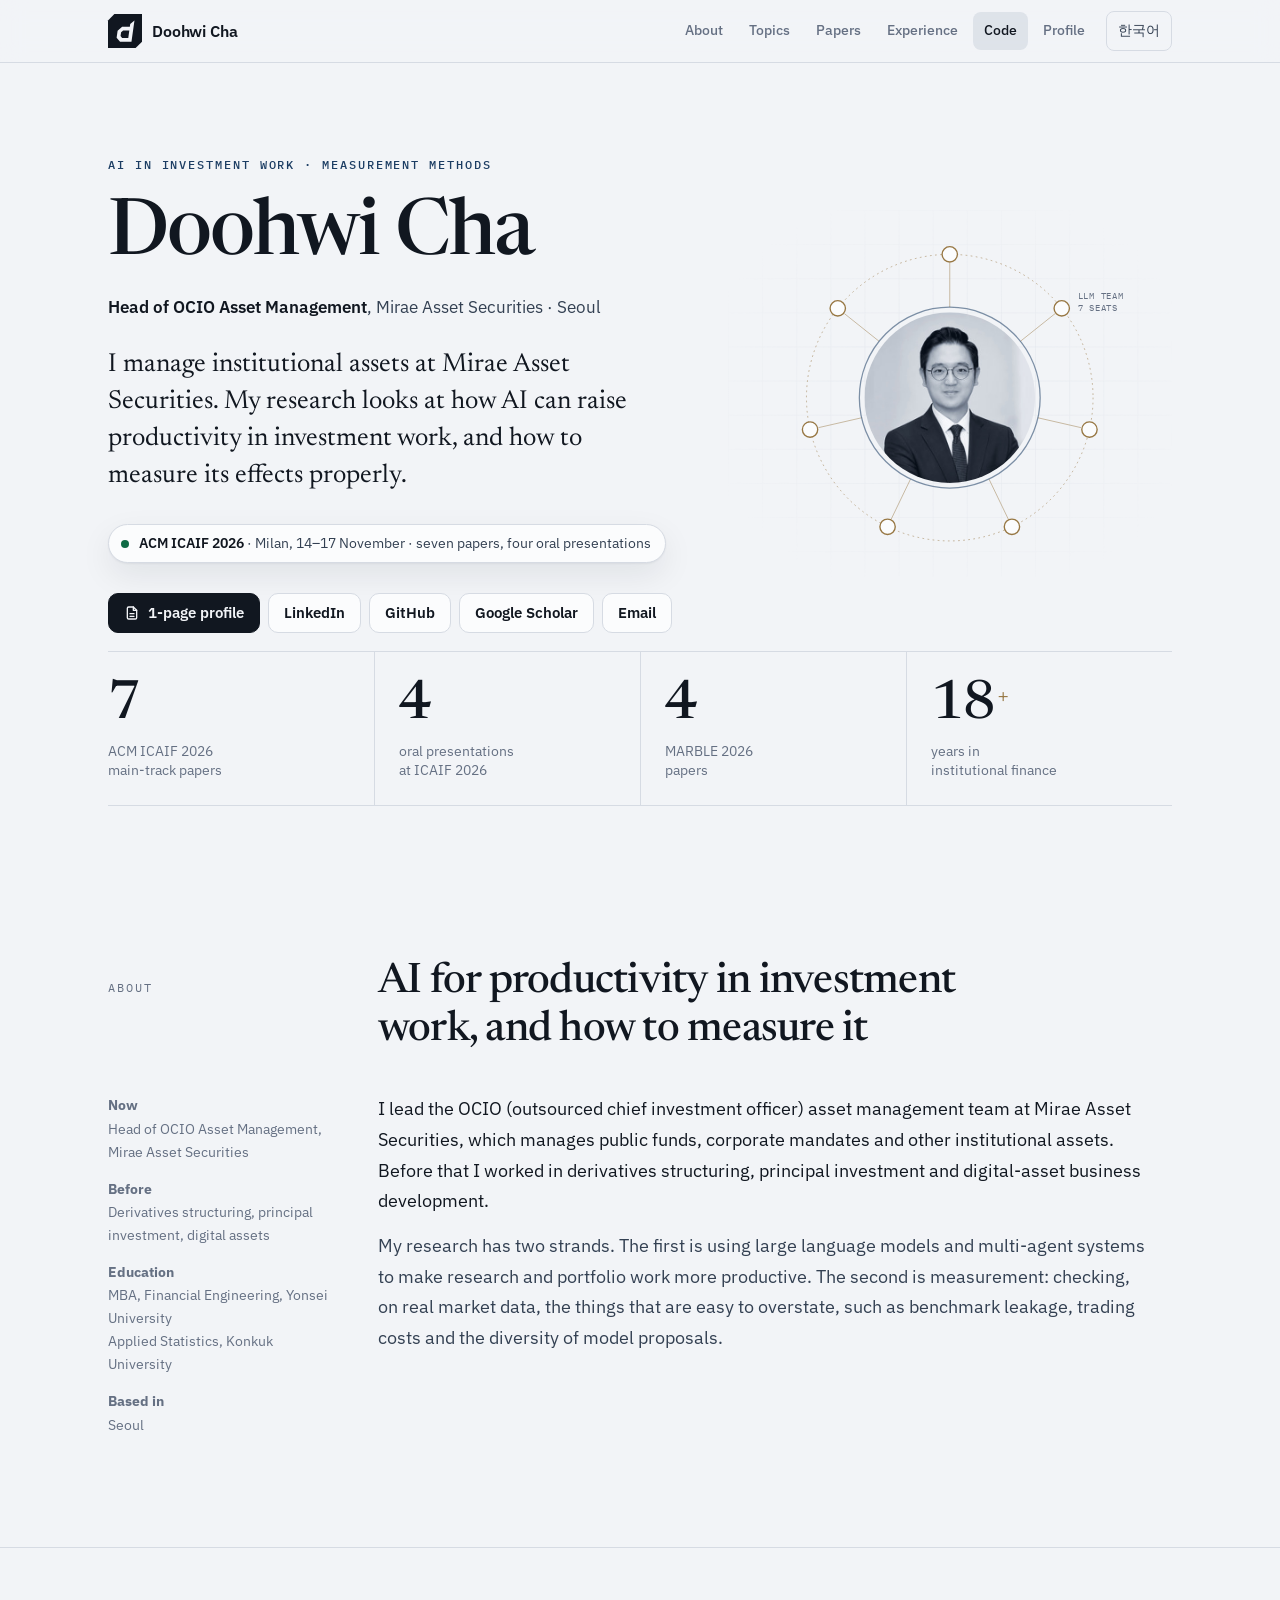
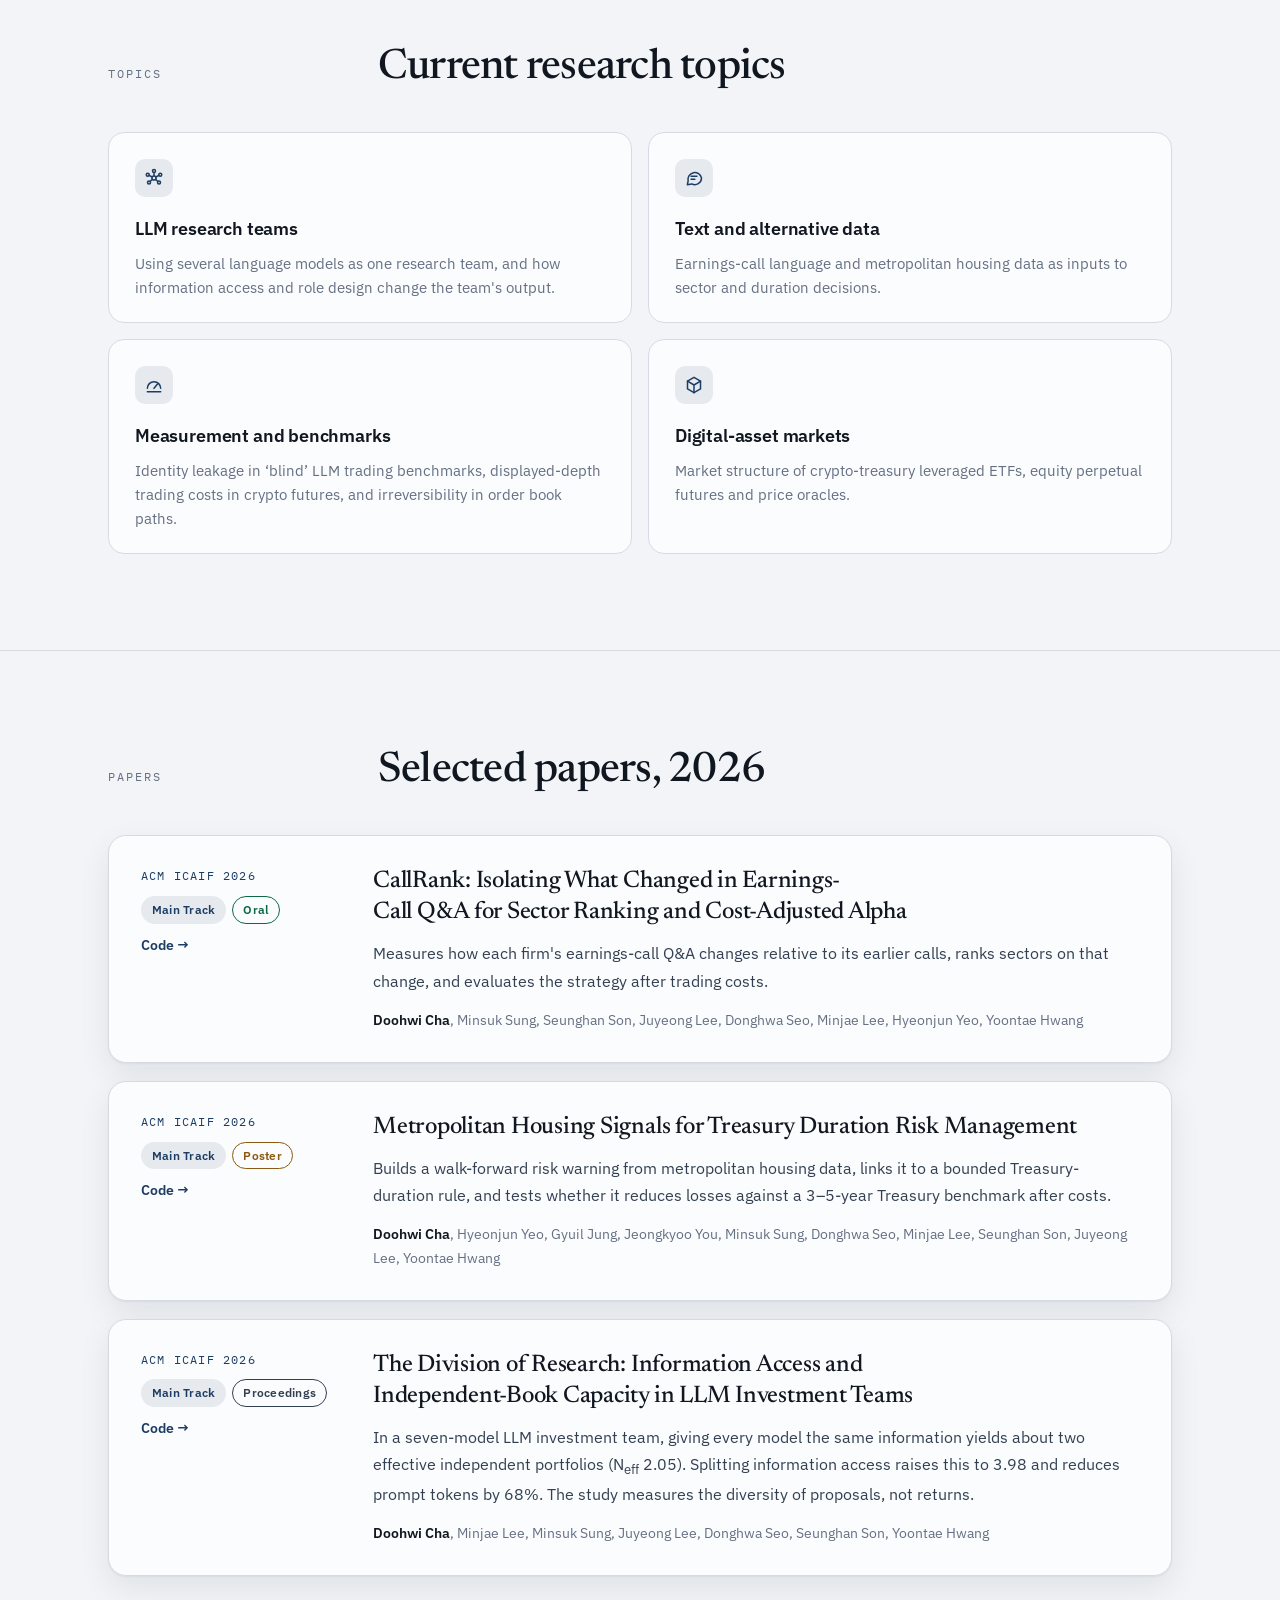
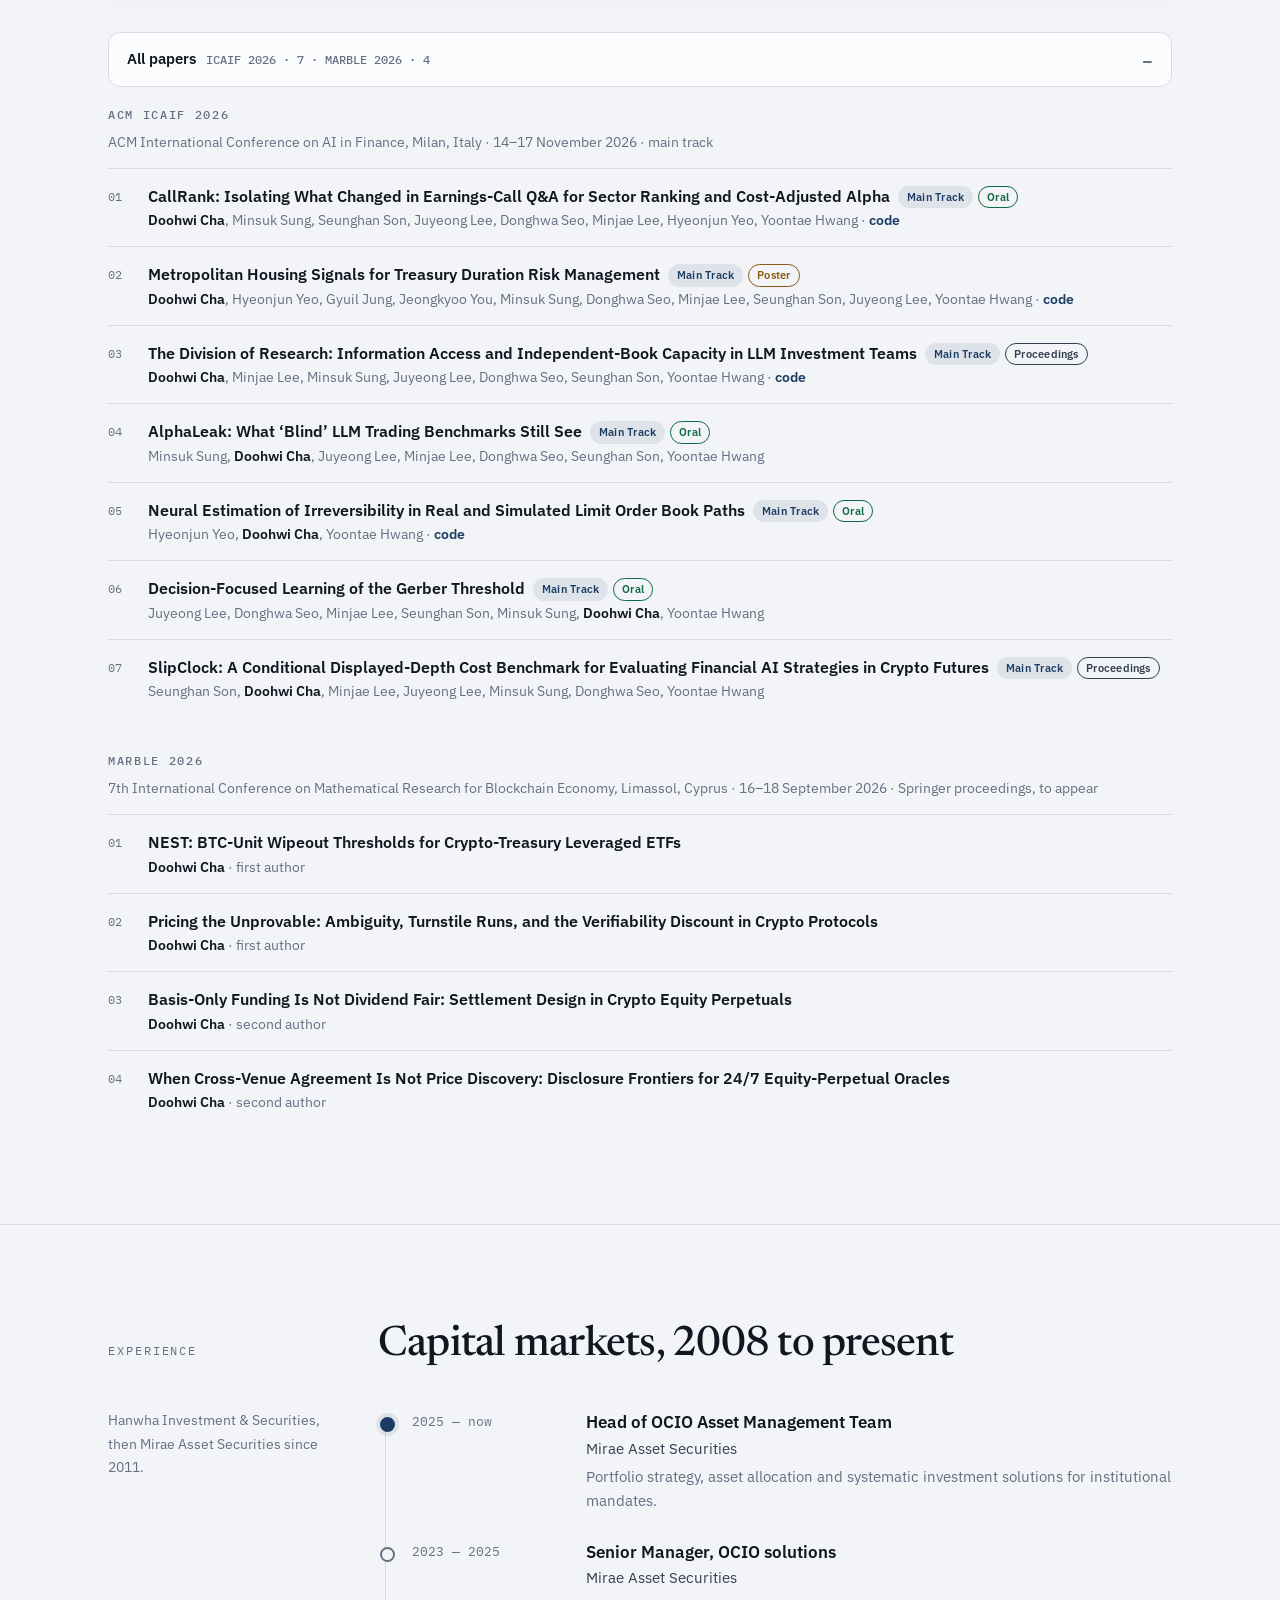
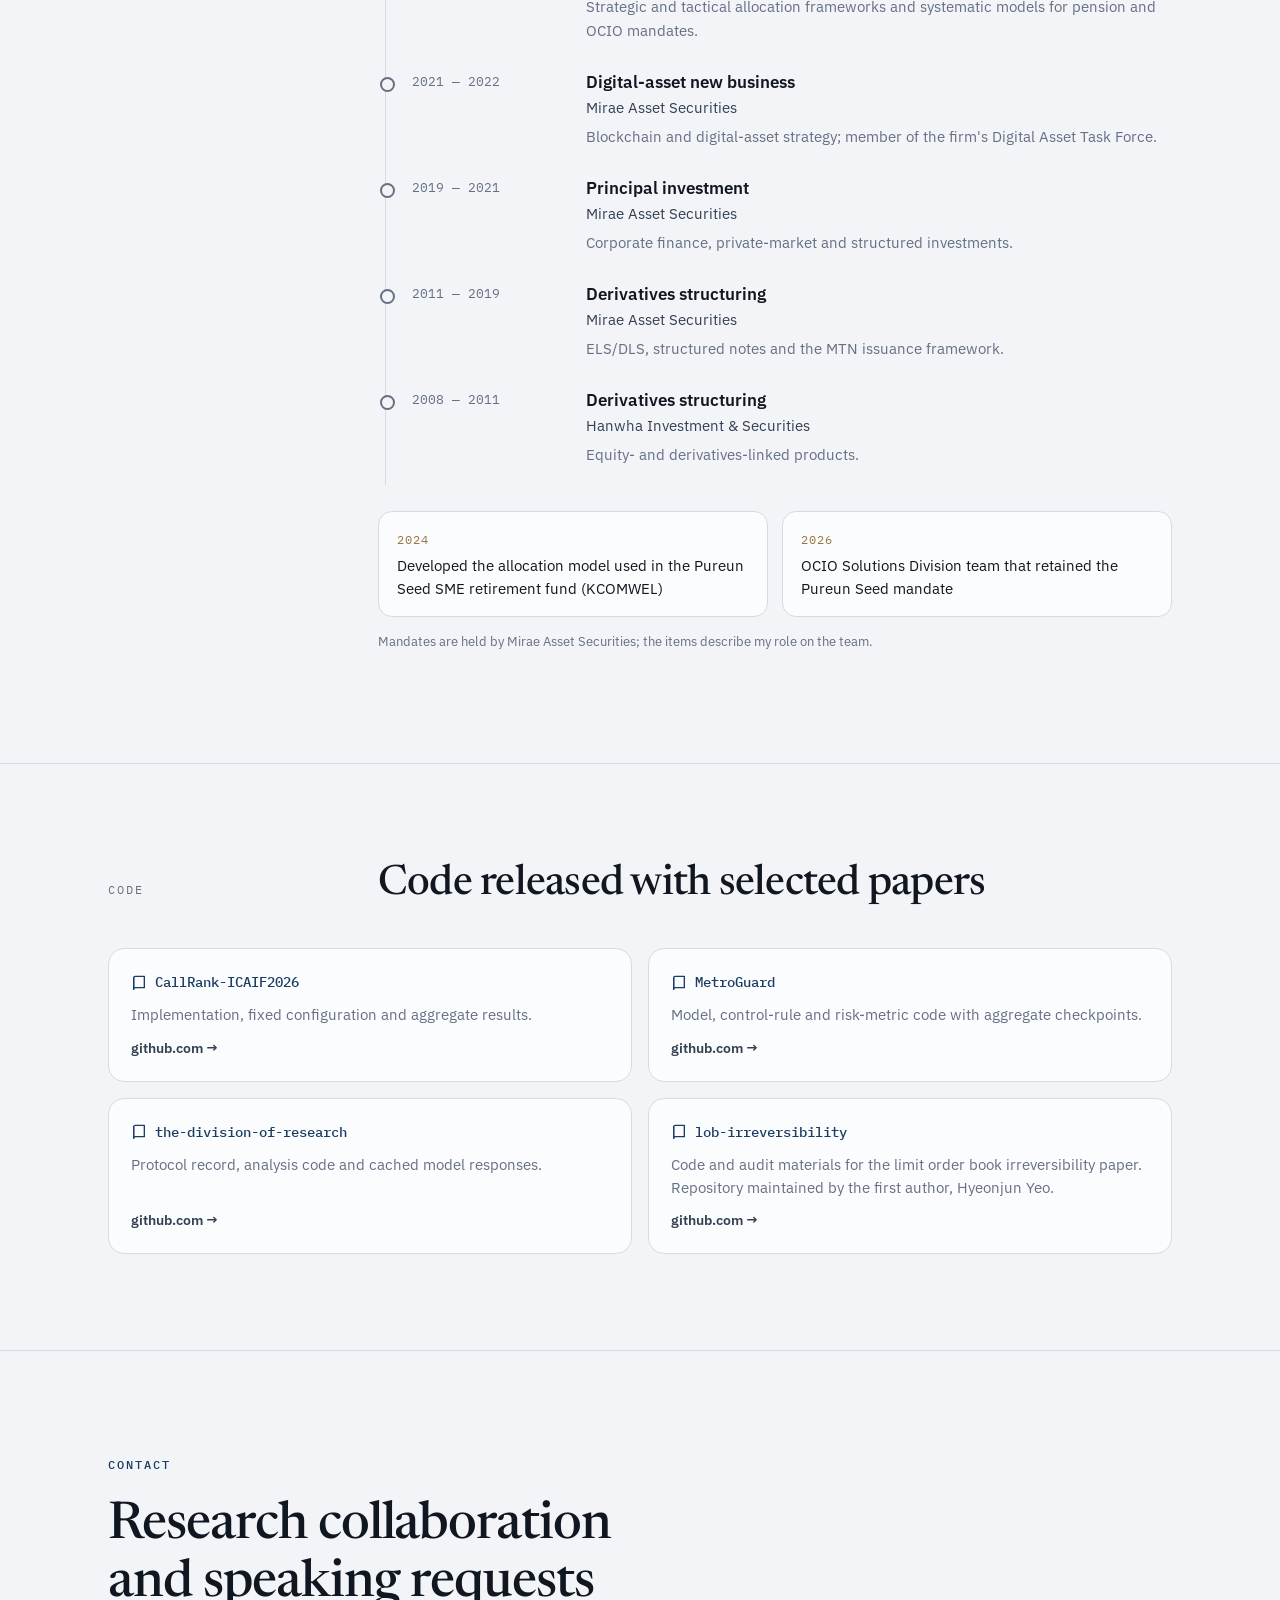
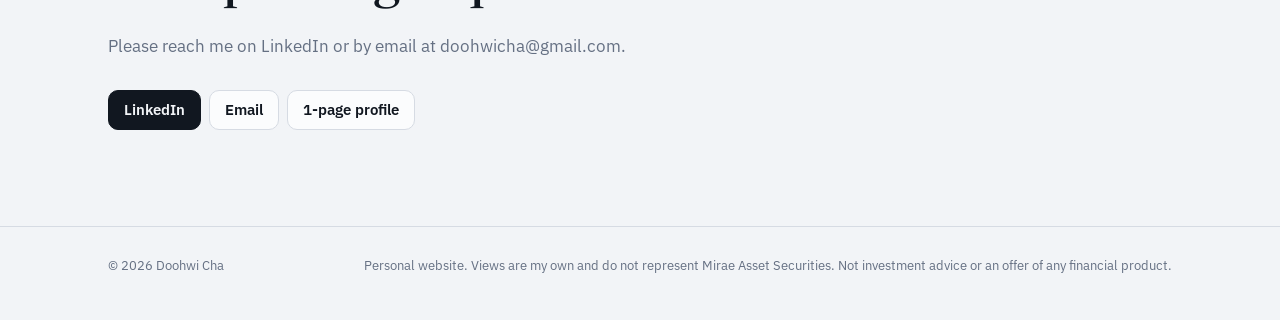
==== commit 8f0850cf: "Remove the LH proposal task-force item Co-Authored-By: Claude Opus 5.5 <noreply@anthropic.com>" ====
--- a/index.html
+++ b/index.html
@@ -14,8 +14,8 @@
   <link rel="preconnect" href="https://fonts.googleapis.com">
   <link rel="preconnect" href="https://fonts.gstatic.com" crossorigin>
   <link rel="stylesheet" href="https://fonts.googleapis.com/css2?family=IBM+Plex+Mono:wght@400;500&family=IBM+Plex+Sans:wght@400;500;600;700&family=Newsreader:opsz,wght@6..72,400;6..72,500;6..72,600&display=swap">
-  <link rel="stylesheet" href="assets/style.css?v=20261019c">
-  <script src="assets/site.js?v=20261019c" defer></script>
+  <link rel="stylesheet" href="assets/style.css?v=20261020a">
+  <script src="assets/site.js?v=20261020a" defer></script>
 </head>
 <body>
   <header class="site">
@@ -248,7 +248,6 @@
 
             <div class="mandates reveal">
               <div class="mandate"><div class="y">2024</div><p>Developed the allocation model used in the Pureun Seed SME retirement fund (KCOMWEL)</p></div>
-              <div class="mandate"><div class="y">2025</div><p>Proposal task force for LH's first OCIO mandate (special repair reserves)</p></div>
               <div class="mandate"><div class="y">2026</div><p>OCIO Solutions Division team that retained the Pureun Seed mandate</p></div>
             </div>
             <p class="fine">Mandates are held by Mirae Asset Securities; the items describe my role on the team.</p>
--- a/assets/style.css
+++ b/assets/style.css
@@ -289,7 +289,7 @@
 .timeline .org { color: var(--ink-2); font-size: 15px; }
 .timeline .desc { color: var(--muted); font-size: 14.5px; margin-top: 4px; }
 
-.mandates { display: grid; grid-template-columns: repeat(3, 1fr); gap: 14px; margin-top: 18px; }
+.mandates { display: grid; grid-template-columns: repeat(2, 1fr); gap: 14px; margin-top: 18px; }
 .mandate { border: 1px solid var(--rule); border-radius: 14px; padding: 18px 18px 16px; background: var(--card); }
 .mandate .y { font-family: var(--mono); font-size: 12px; color: var(--gold); letter-spacing: .08em; }
 .mandate p { margin: 6px 0 0; font-size: 14.5px; line-height: 1.55; }
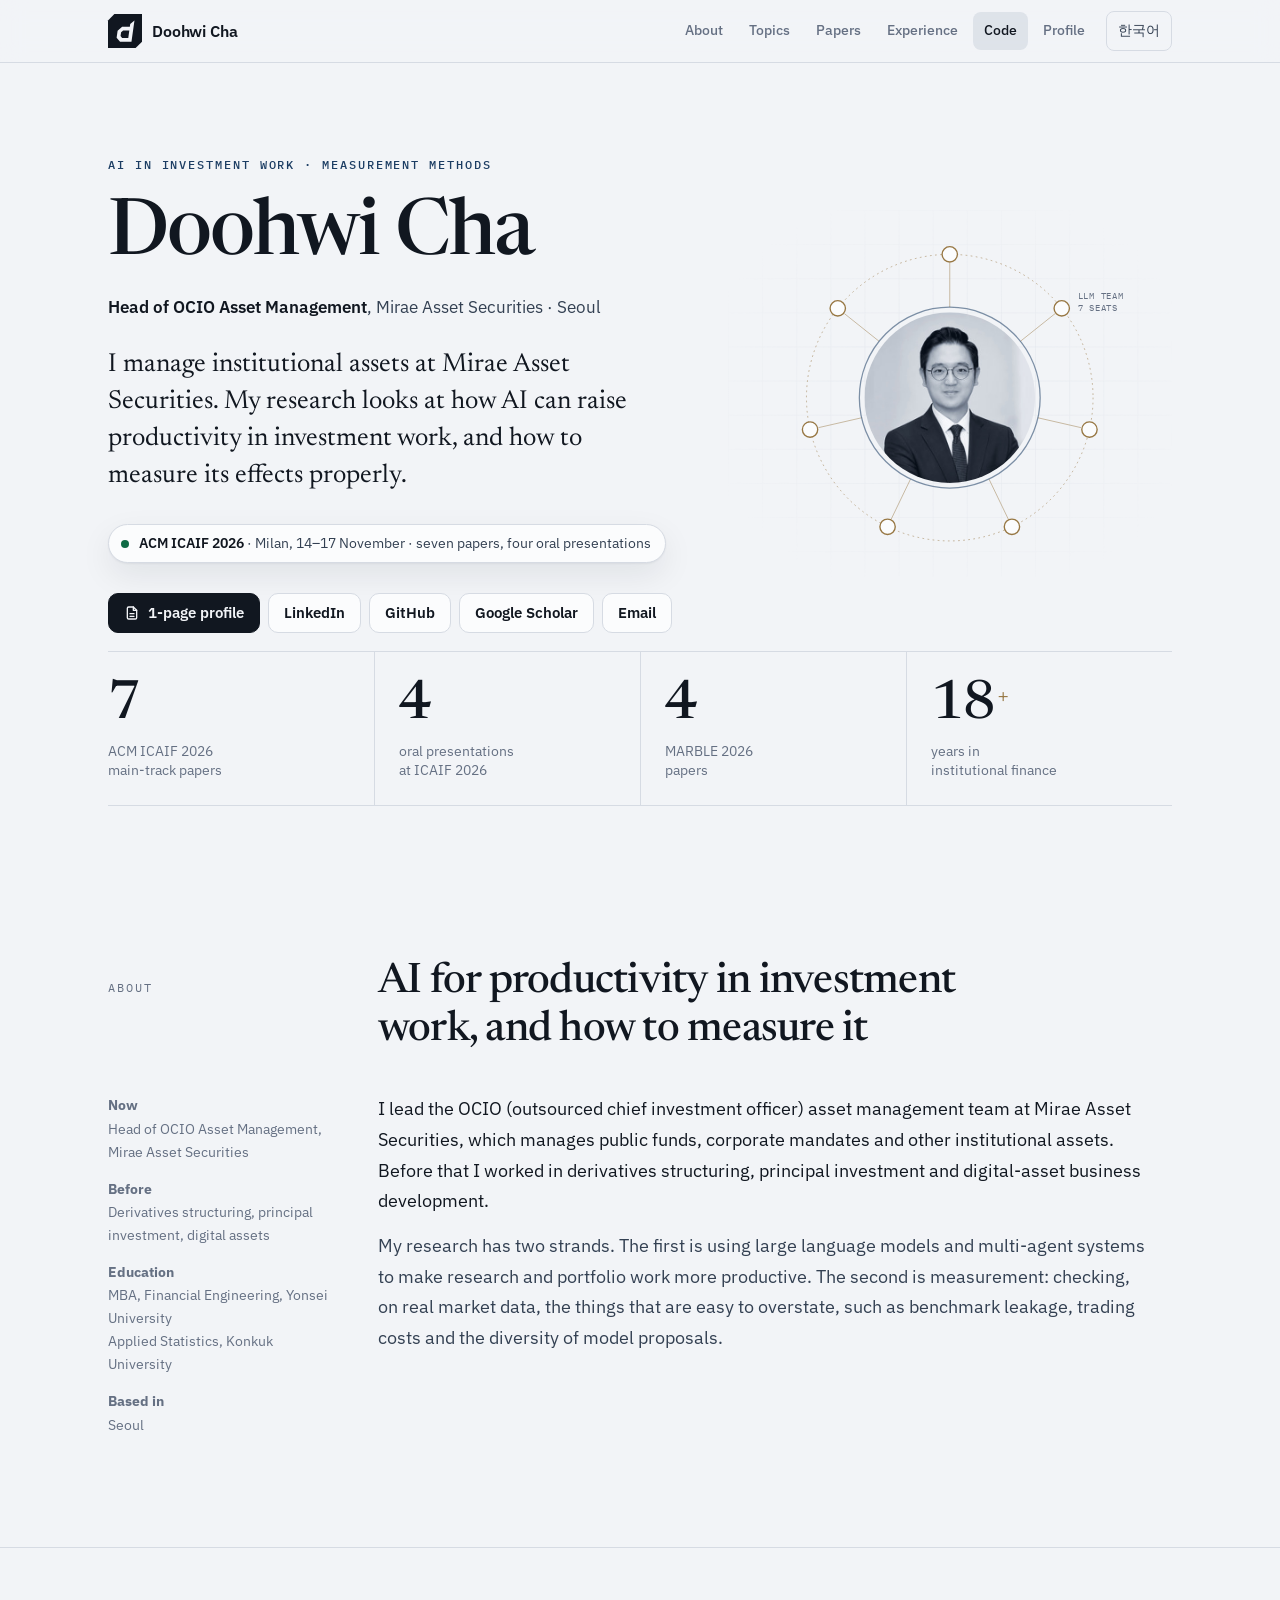
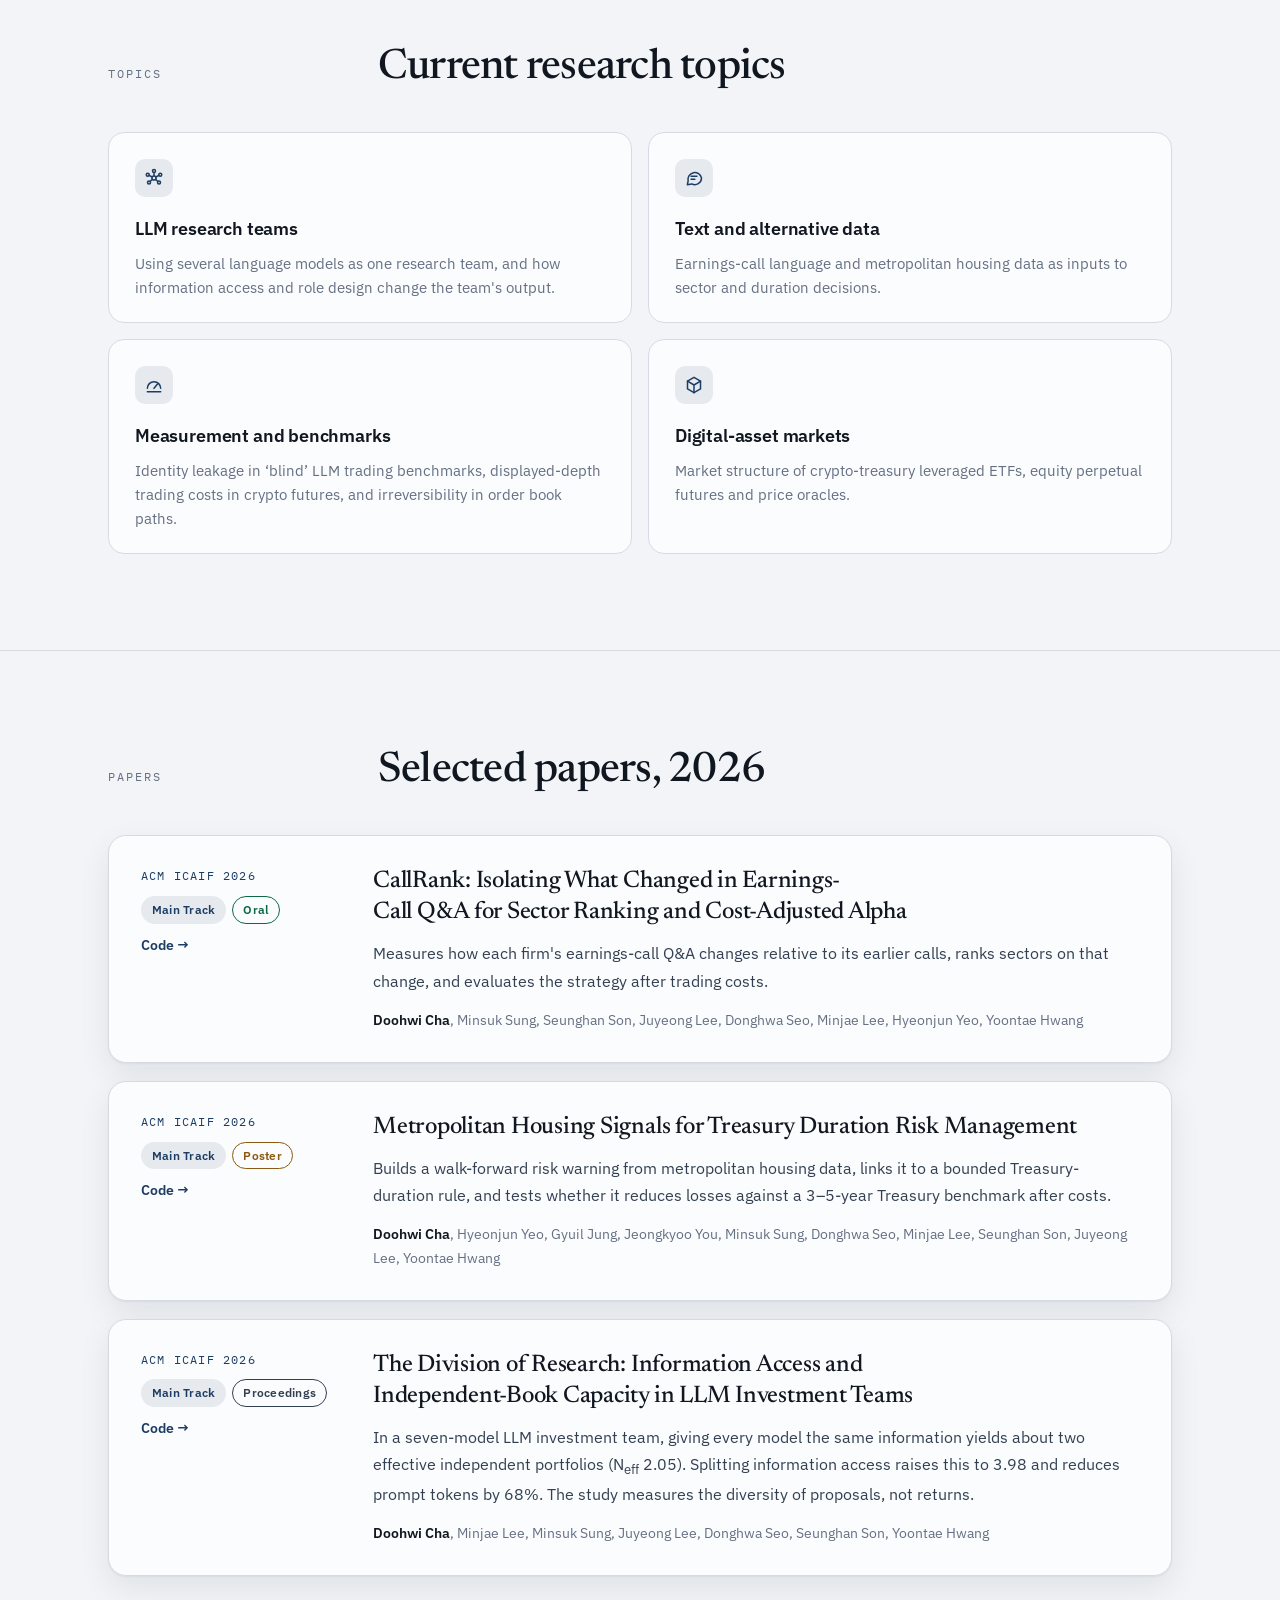
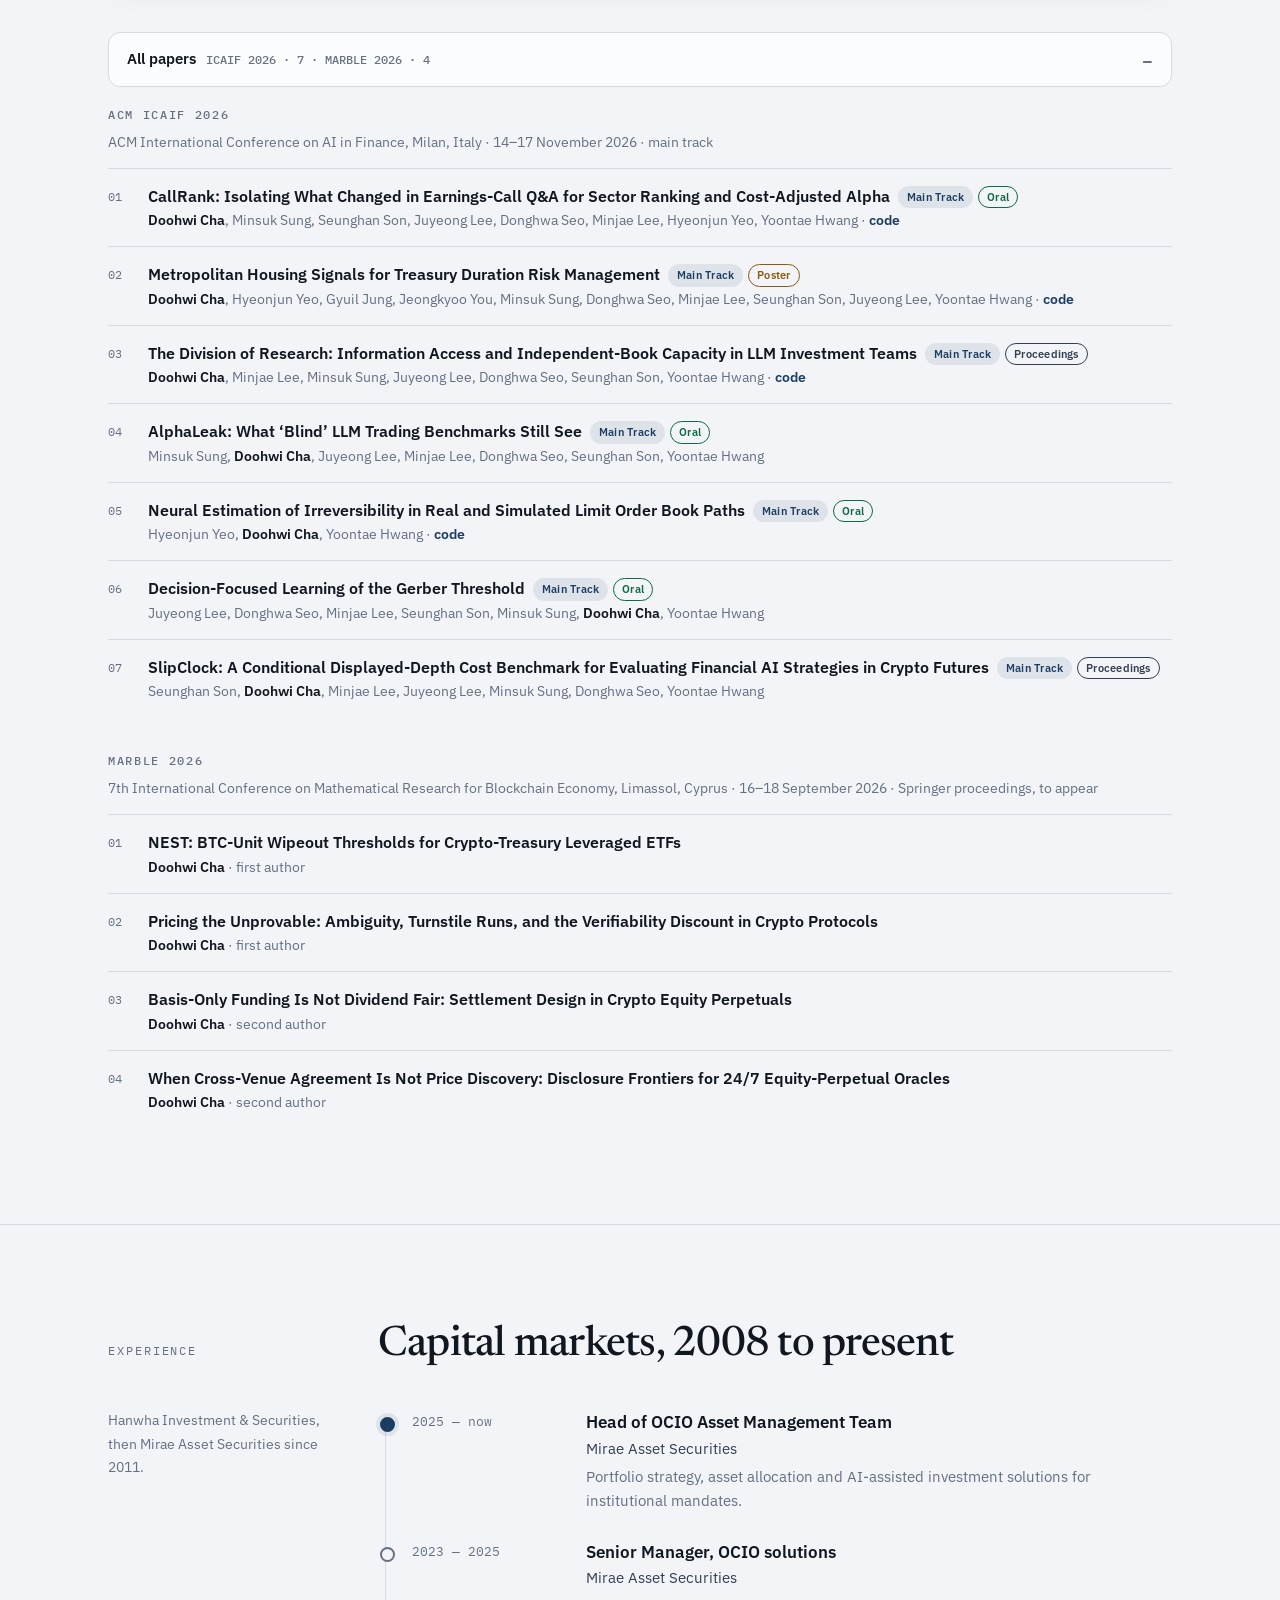
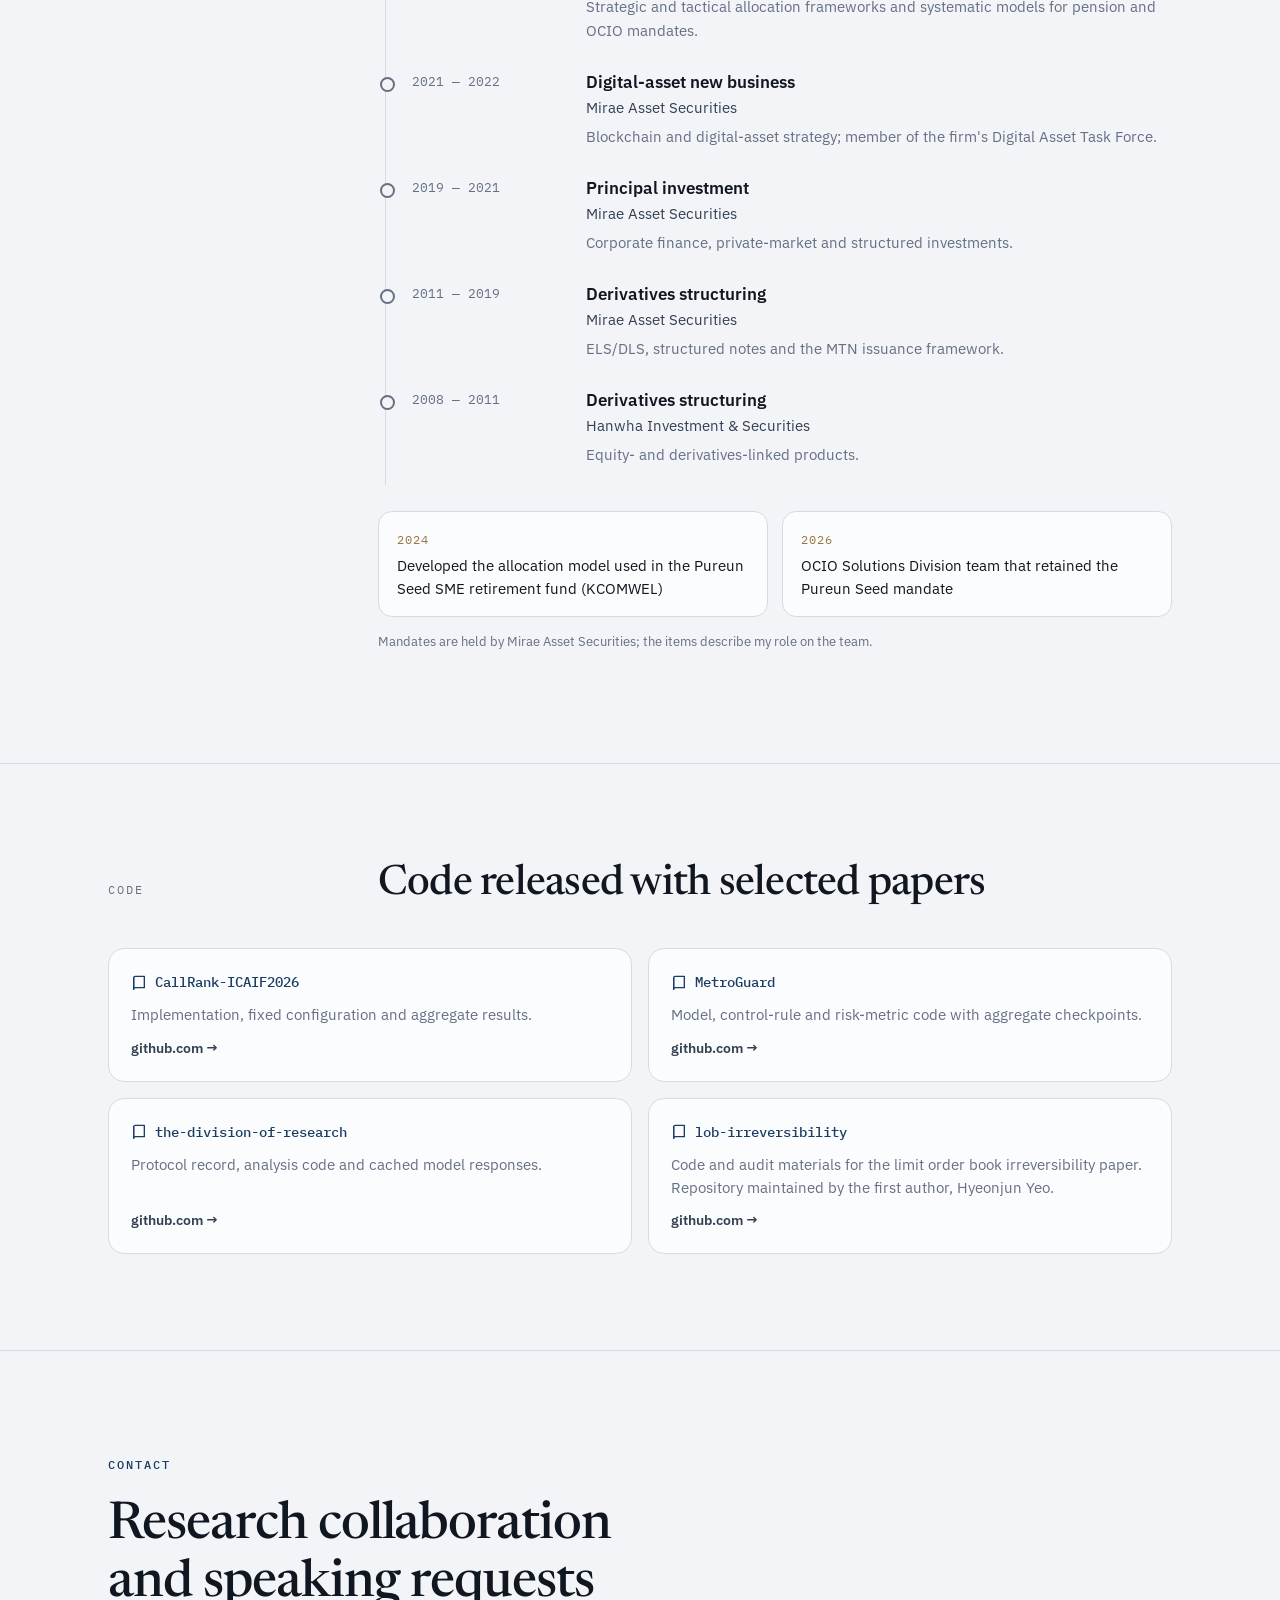
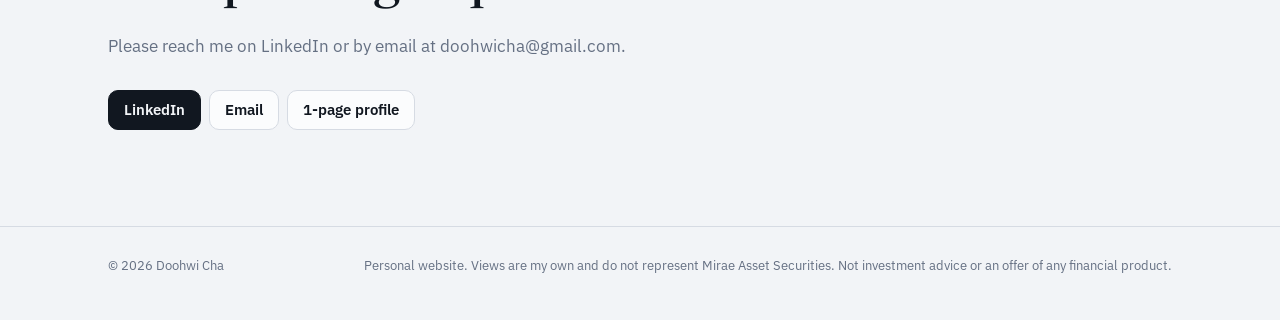
==== commit 85a66c3e: "Describe the current role's solutions as AI-assisted Co-Authored-By: Claude Opus 5.5 <noreply@anthro" ====
--- a/index.html
+++ b/index.html
@@ -238,7 +238,7 @@
           <div class="aside reveal"><p>Hanwha Investment &amp; Securities, then Mirae Asset Securities since 2011.</p></div>
           <div>
             <ul class="timeline reveal">
-              <li class="current"><span class="when">2025 — now</span><div><div class="role-t">Head of OCIO Asset Management Team</div><div class="org">Mirae Asset Securities</div><div class="desc">Portfolio strategy, asset allocation and systematic investment solutions for institutional mandates.</div></div></li>
+              <li class="current"><span class="when">2025 — now</span><div><div class="role-t">Head of OCIO Asset Management Team</div><div class="org">Mirae Asset Securities</div><div class="desc">Portfolio strategy, asset allocation and AI-assisted investment solutions for institutional mandates.</div></div></li>
               <li><span class="when">2023 — 2025</span><div><div class="role-t">Senior Manager, OCIO solutions</div><div class="org">Mirae Asset Securities</div><div class="desc">Strategic and tactical allocation frameworks and systematic models for pension and OCIO mandates.</div></div></li>
               <li><span class="when">2021 — 2022</span><div><div class="role-t">Digital-asset new business</div><div class="org">Mirae Asset Securities</div><div class="desc">Blockchain and digital-asset strategy; member of the firm's Digital Asset Task Force.</div></div></li>
               <li><span class="when">2019 — 2021</span><div><div class="role-t">Principal investment</div><div class="org">Mirae Asset Securities</div><div class="desc">Corporate finance, private-market and structured investments.</div></div></li>
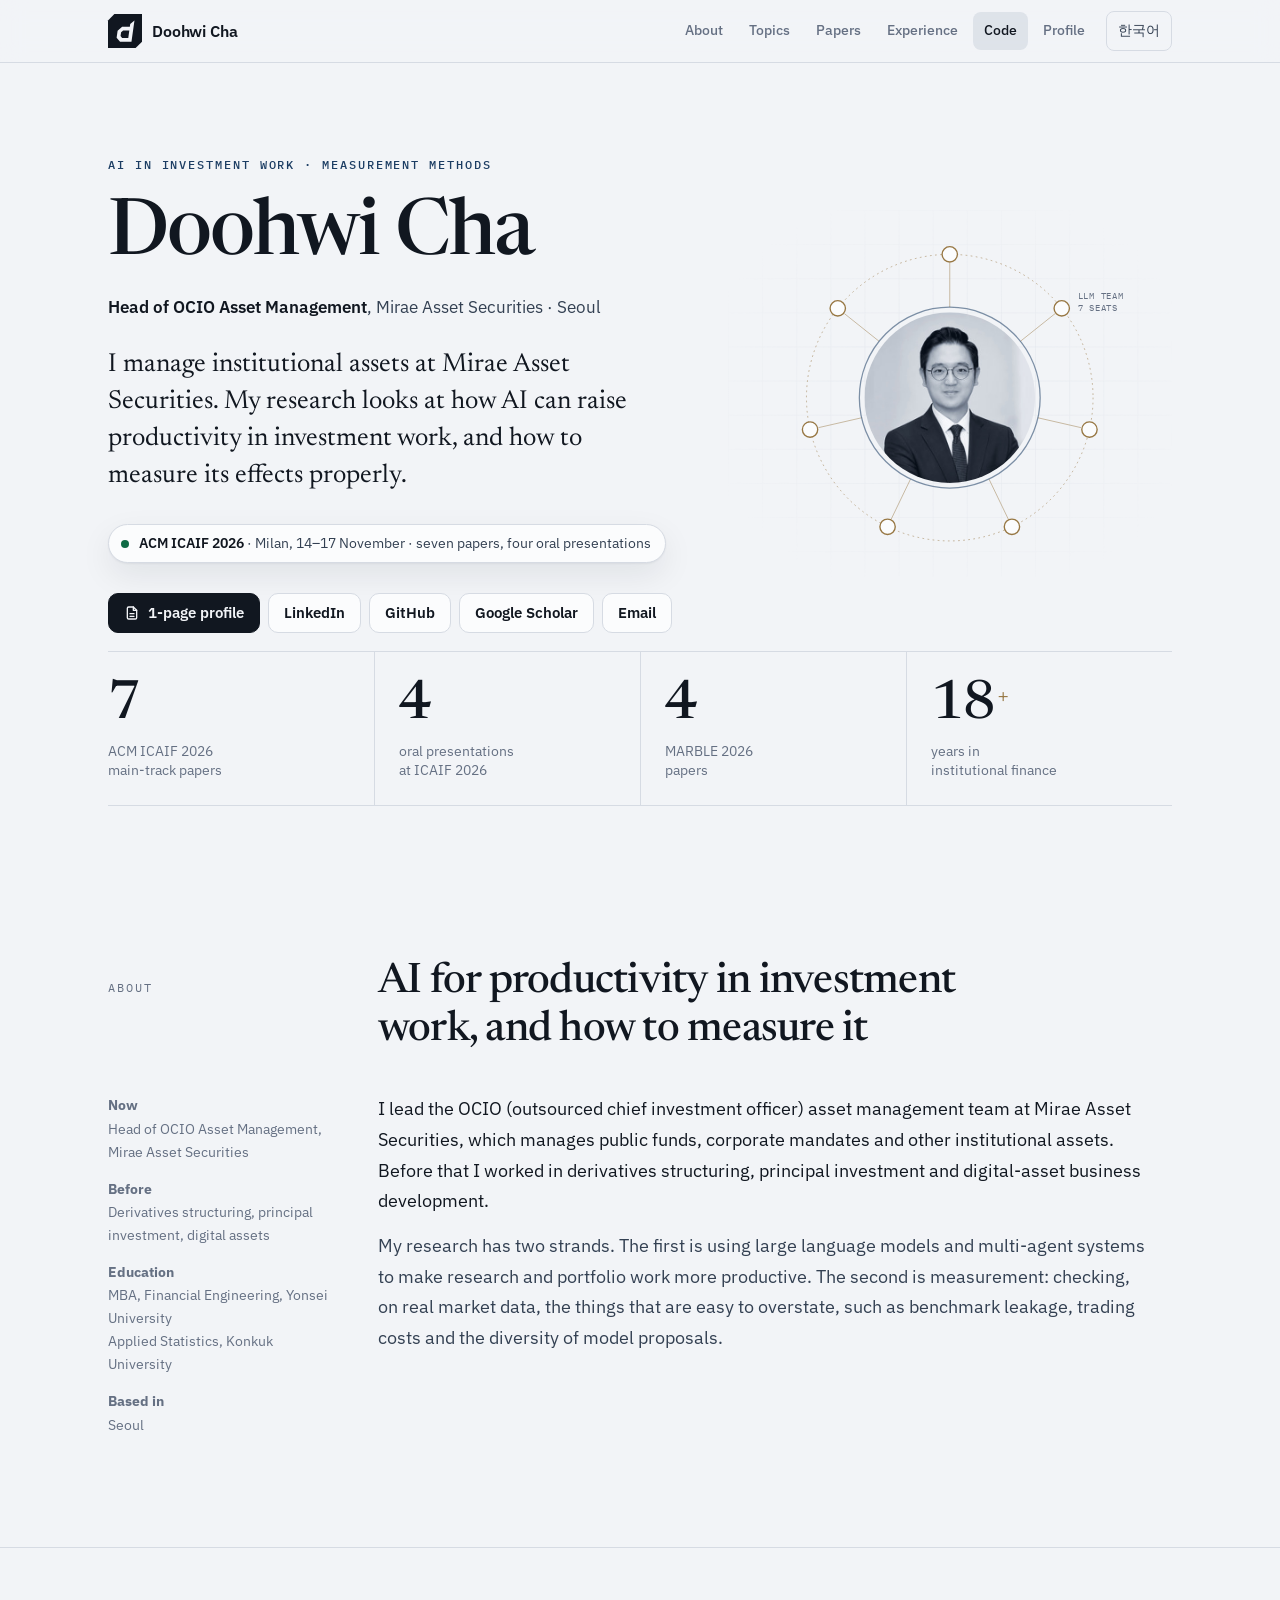
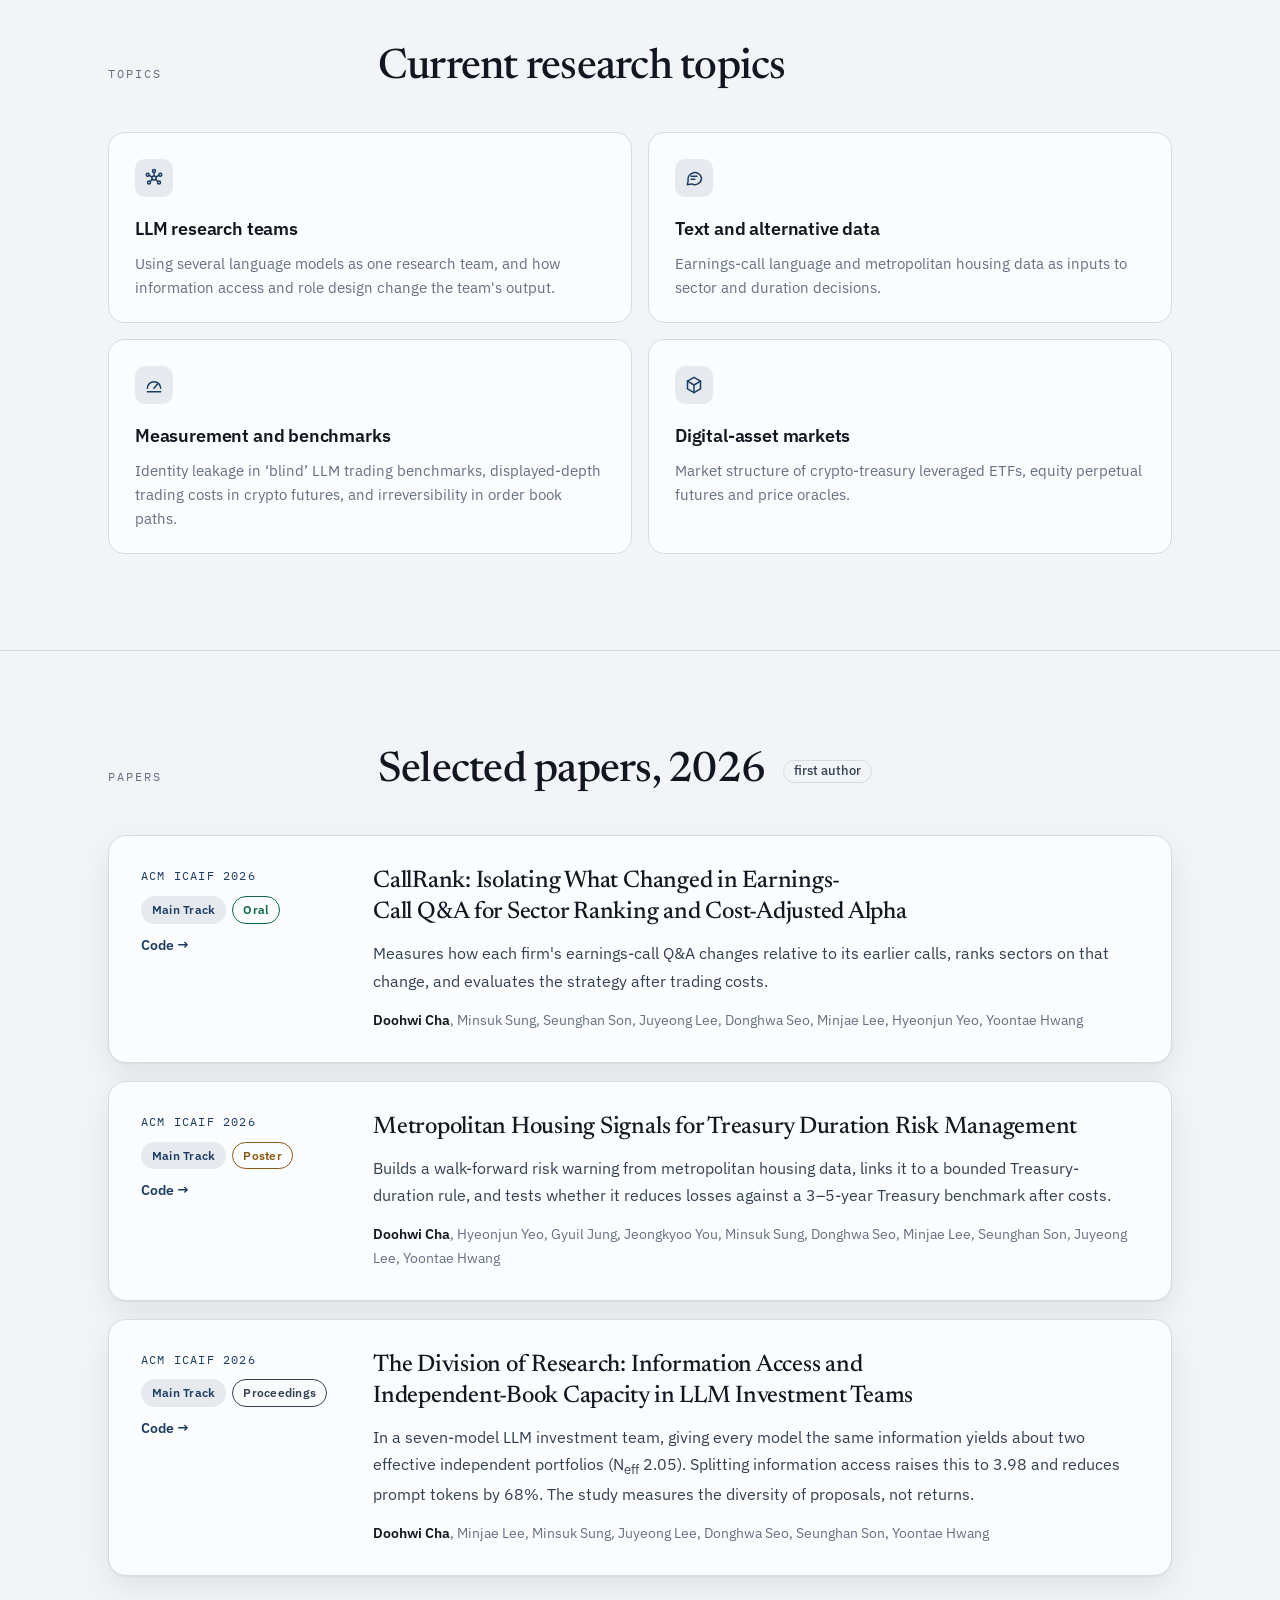
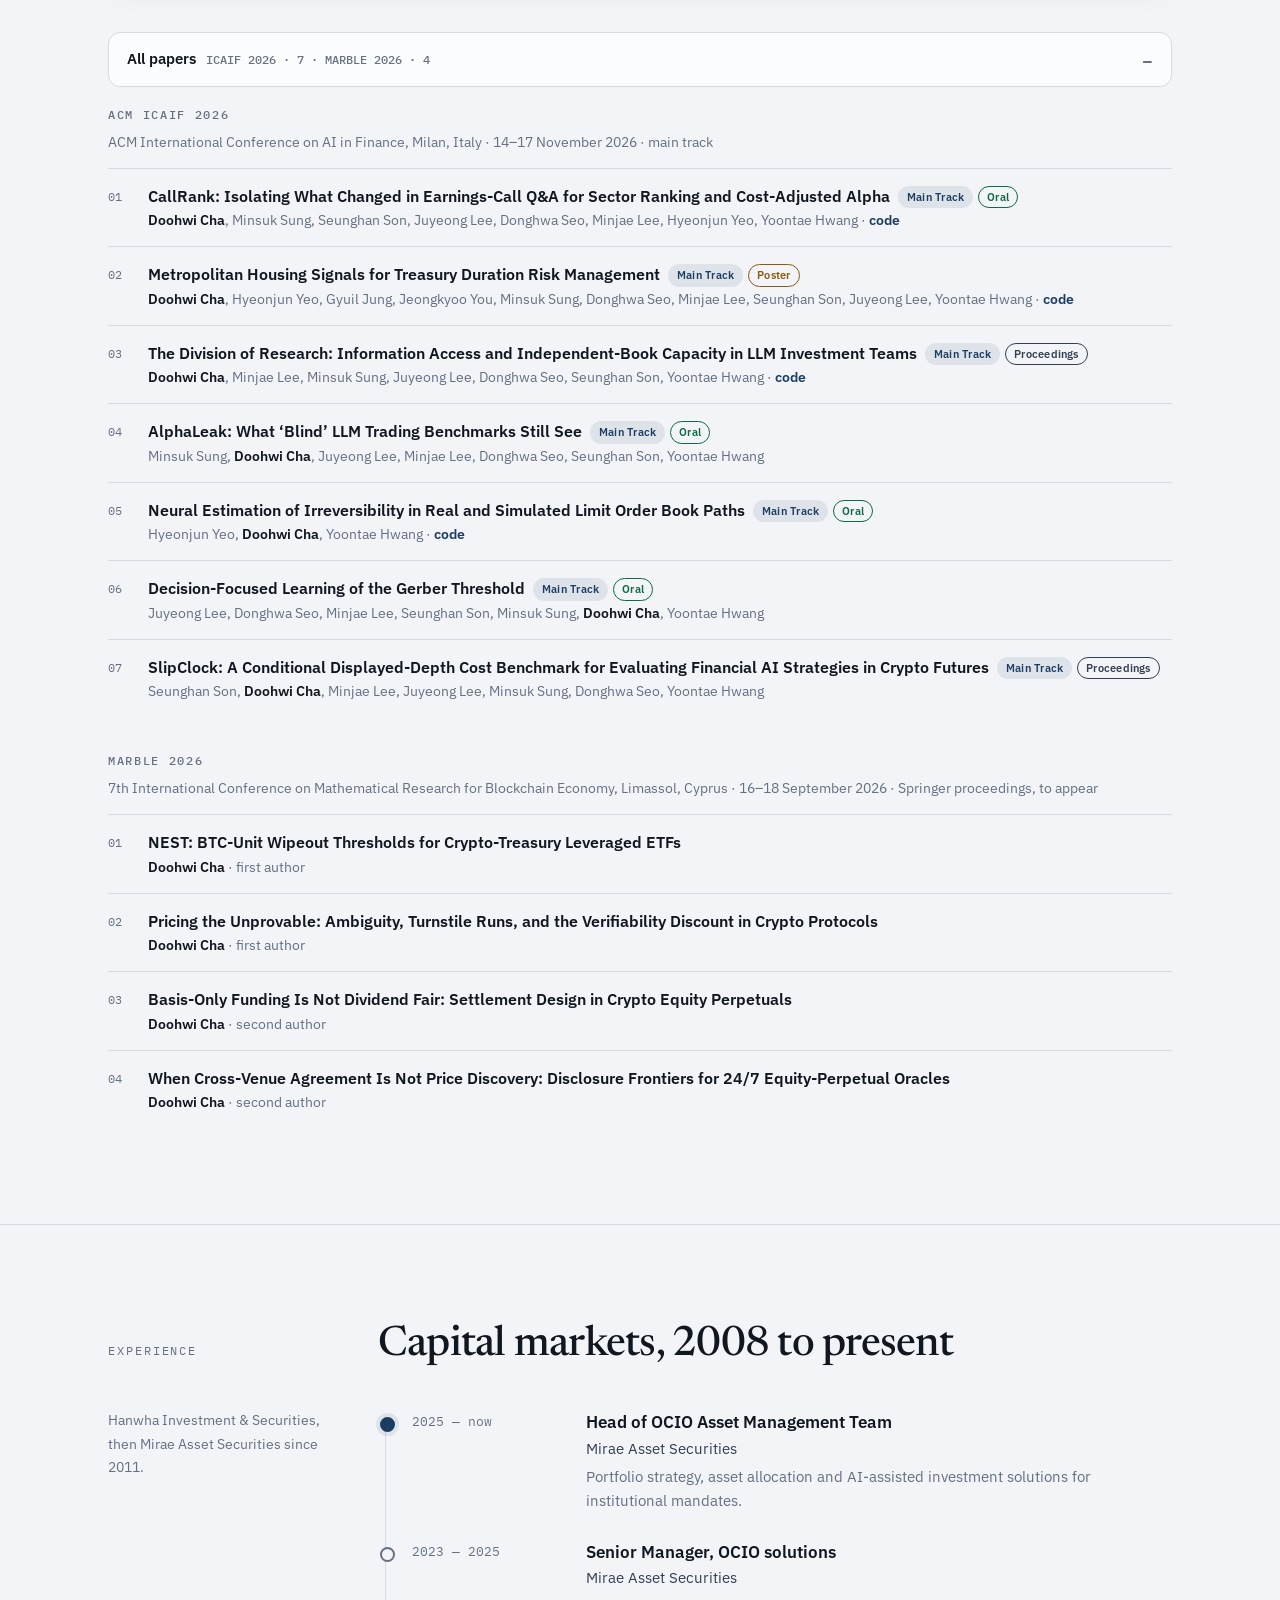
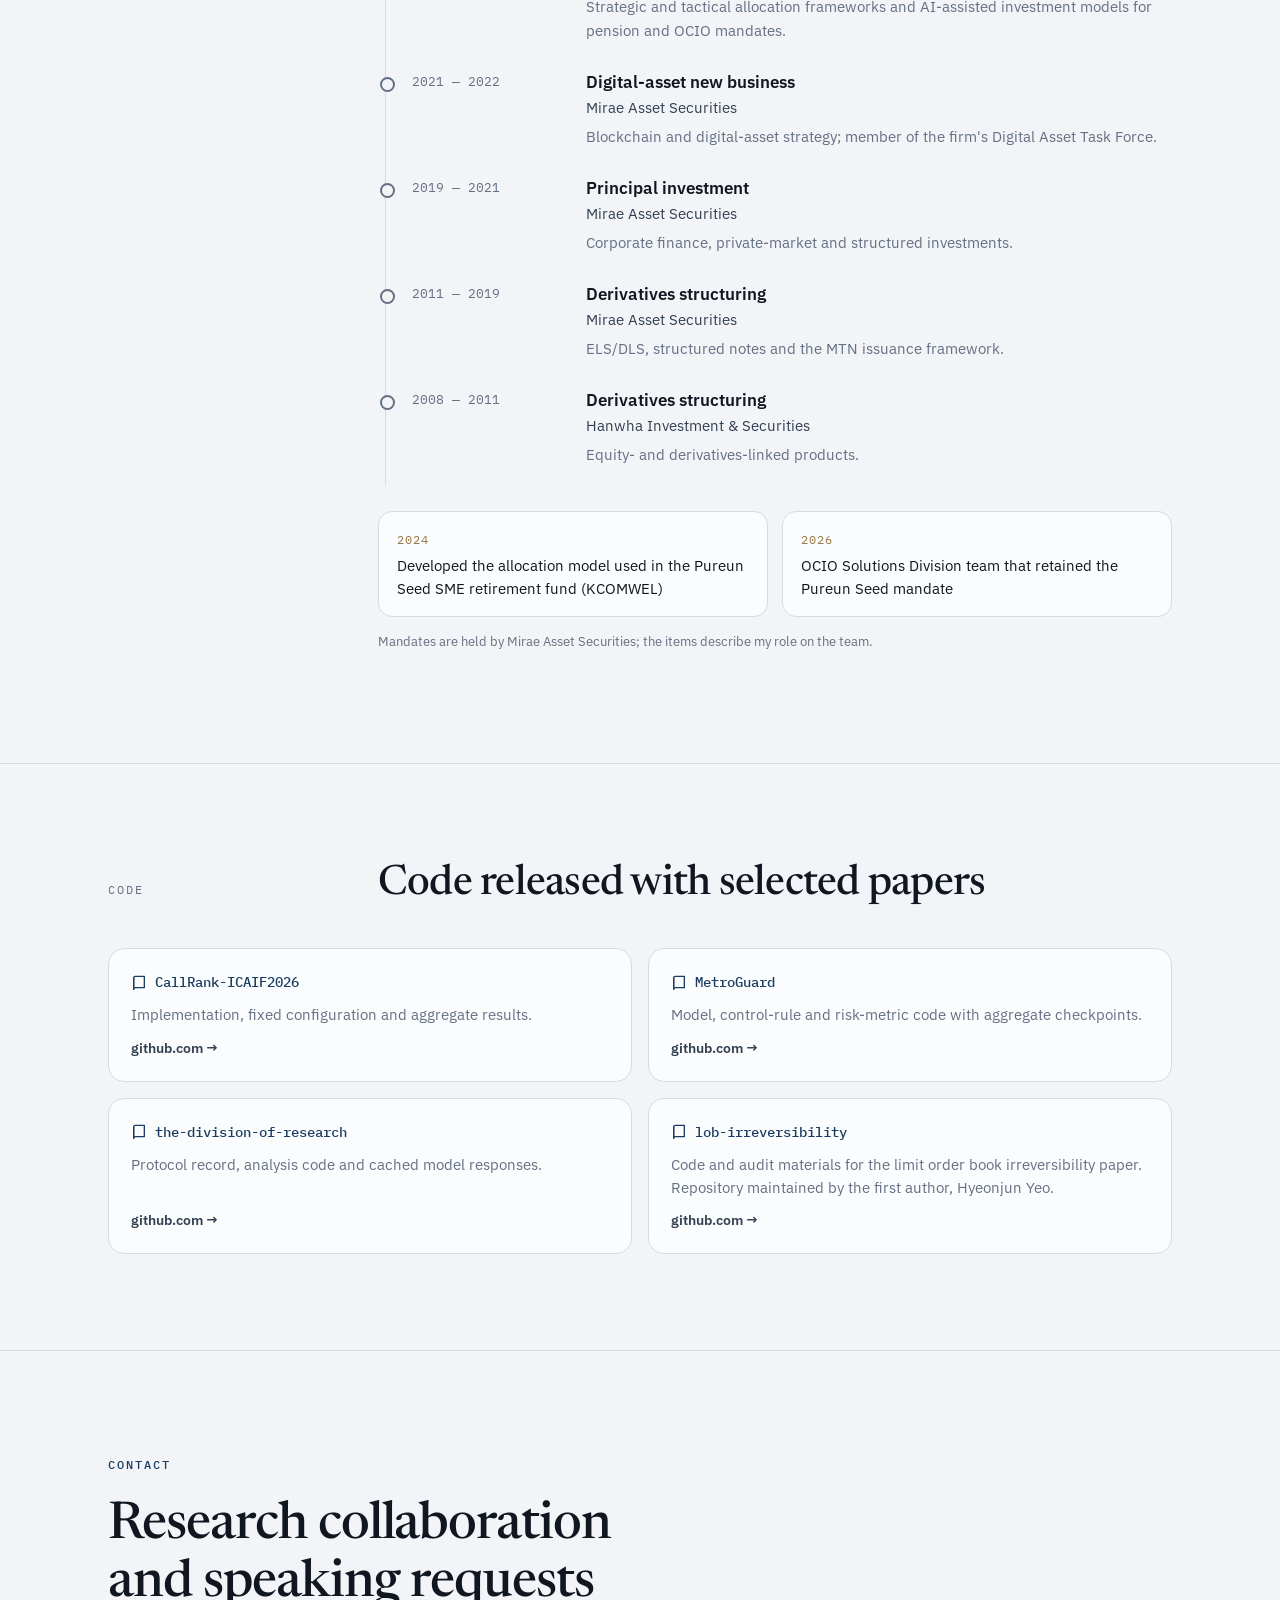
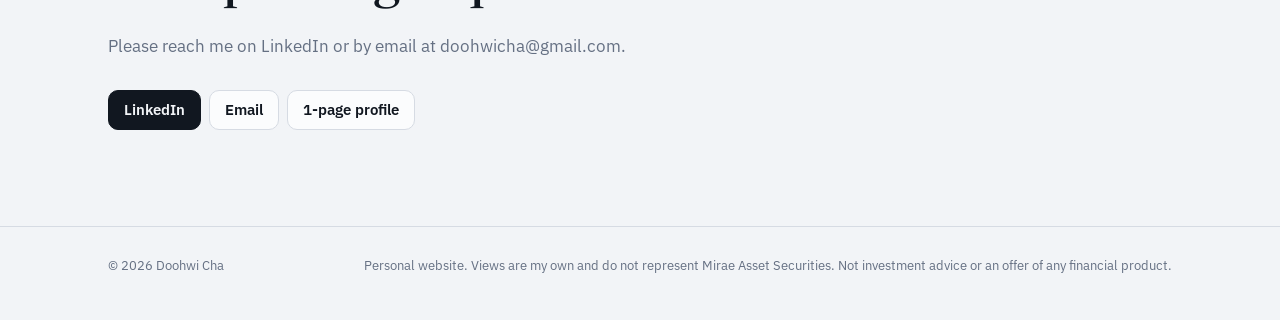
==== commit c6c11e1e: "Mark the featured papers as first author; AI wording for the 2023-2025 role Co-Authored-By: Claude O" ====
--- a/index.html
+++ b/index.html
@@ -14,8 +14,8 @@
   <link rel="preconnect" href="https://fonts.googleapis.com">
   <link rel="preconnect" href="https://fonts.gstatic.com" crossorigin>
   <link rel="stylesheet" href="https://fonts.googleapis.com/css2?family=IBM+Plex+Mono:wght@400;500&family=IBM+Plex+Sans:wght@400;500;600;700&family=Newsreader:opsz,wght@6..72,400;6..72,500;6..72,600&display=swap">
-  <link rel="stylesheet" href="assets/style.css?v=20261020a">
-  <script src="assets/site.js?v=20261020a" defer></script>
+  <link rel="stylesheet" href="assets/style.css?v=20261020b">
+  <script src="assets/site.js?v=20261020b" defer></script>
 </head>
 <body>
   <header class="site">
@@ -158,7 +158,7 @@
       <div class="container">
         <div class="sec-head reveal">
           <div class="sec-label">Papers</div>
-          <h2 class="sec-title">Selected papers, 2026</h2>
+          <h2 class="sec-title">Selected papers, 2026 <span class="note">first author</span></h2>
         </div>
 
         <div class="papers">
@@ -239,7 +239,7 @@
           <div>
             <ul class="timeline reveal">
               <li class="current"><span class="when">2025 — now</span><div><div class="role-t">Head of OCIO Asset Management Team</div><div class="org">Mirae Asset Securities</div><div class="desc">Portfolio strategy, asset allocation and AI-assisted investment solutions for institutional mandates.</div></div></li>
-              <li><span class="when">2023 — 2025</span><div><div class="role-t">Senior Manager, OCIO solutions</div><div class="org">Mirae Asset Securities</div><div class="desc">Strategic and tactical allocation frameworks and systematic models for pension and OCIO mandates.</div></div></li>
+              <li><span class="when">2023 — 2025</span><div><div class="role-t">Senior Manager, OCIO solutions</div><div class="org">Mirae Asset Securities</div><div class="desc">Strategic and tactical allocation frameworks and AI-assisted investment models for pension and OCIO mandates.</div></div></li>
               <li><span class="when">2021 — 2022</span><div><div class="role-t">Digital-asset new business</div><div class="org">Mirae Asset Securities</div><div class="desc">Blockchain and digital-asset strategy; member of the firm's Digital Asset Task Force.</div></div></li>
               <li><span class="when">2019 — 2021</span><div><div class="role-t">Principal investment</div><div class="org">Mirae Asset Securities</div><div class="desc">Corporate finance, private-market and structured investments.</div></div></li>
               <li><span class="when">2011 — 2019</span><div><div class="role-t">Derivatives structuring</div><div class="org">Mirae Asset Securities</div><div class="desc">ELS/DLS, structured notes and the MTN issuance framework.</div></div></li>
--- a/assets/style.css
+++ b/assets/style.css
@@ -216,6 +216,7 @@
 .sec-label { font-family: var(--mono); font-size: 12px; letter-spacing: .16em; text-transform: uppercase; color: var(--muted); }
 .sec-label b { color: var(--accent); font-weight: 500; margin-right: 10px; }
 .sec-title { font-family: var(--serif); font-weight: 500; font-size: clamp(30px, 3.4vw, 42px); line-height: 1.15; letter-spacing: -0.018em; margin: 0; }
+.sec-title .note { display: inline-block; vertical-align: middle; margin-left: 10px; padding: 3px 10px; border: 1px solid var(--rule); border-radius: 999px; font-family: var(--sans); font-size: 13px; font-weight: 500; letter-spacing: 0; color: var(--ink-2); white-space: nowrap; }
 .sec-body { display: grid; grid-template-columns: 230px 1fr; gap: 40px; }
 .sec-body > .aside { color: var(--muted); font-size: 14px; }
 .prose p { font-size: 17.5px; line-height: 1.75; color: var(--ink-2); max-width: 44em; }
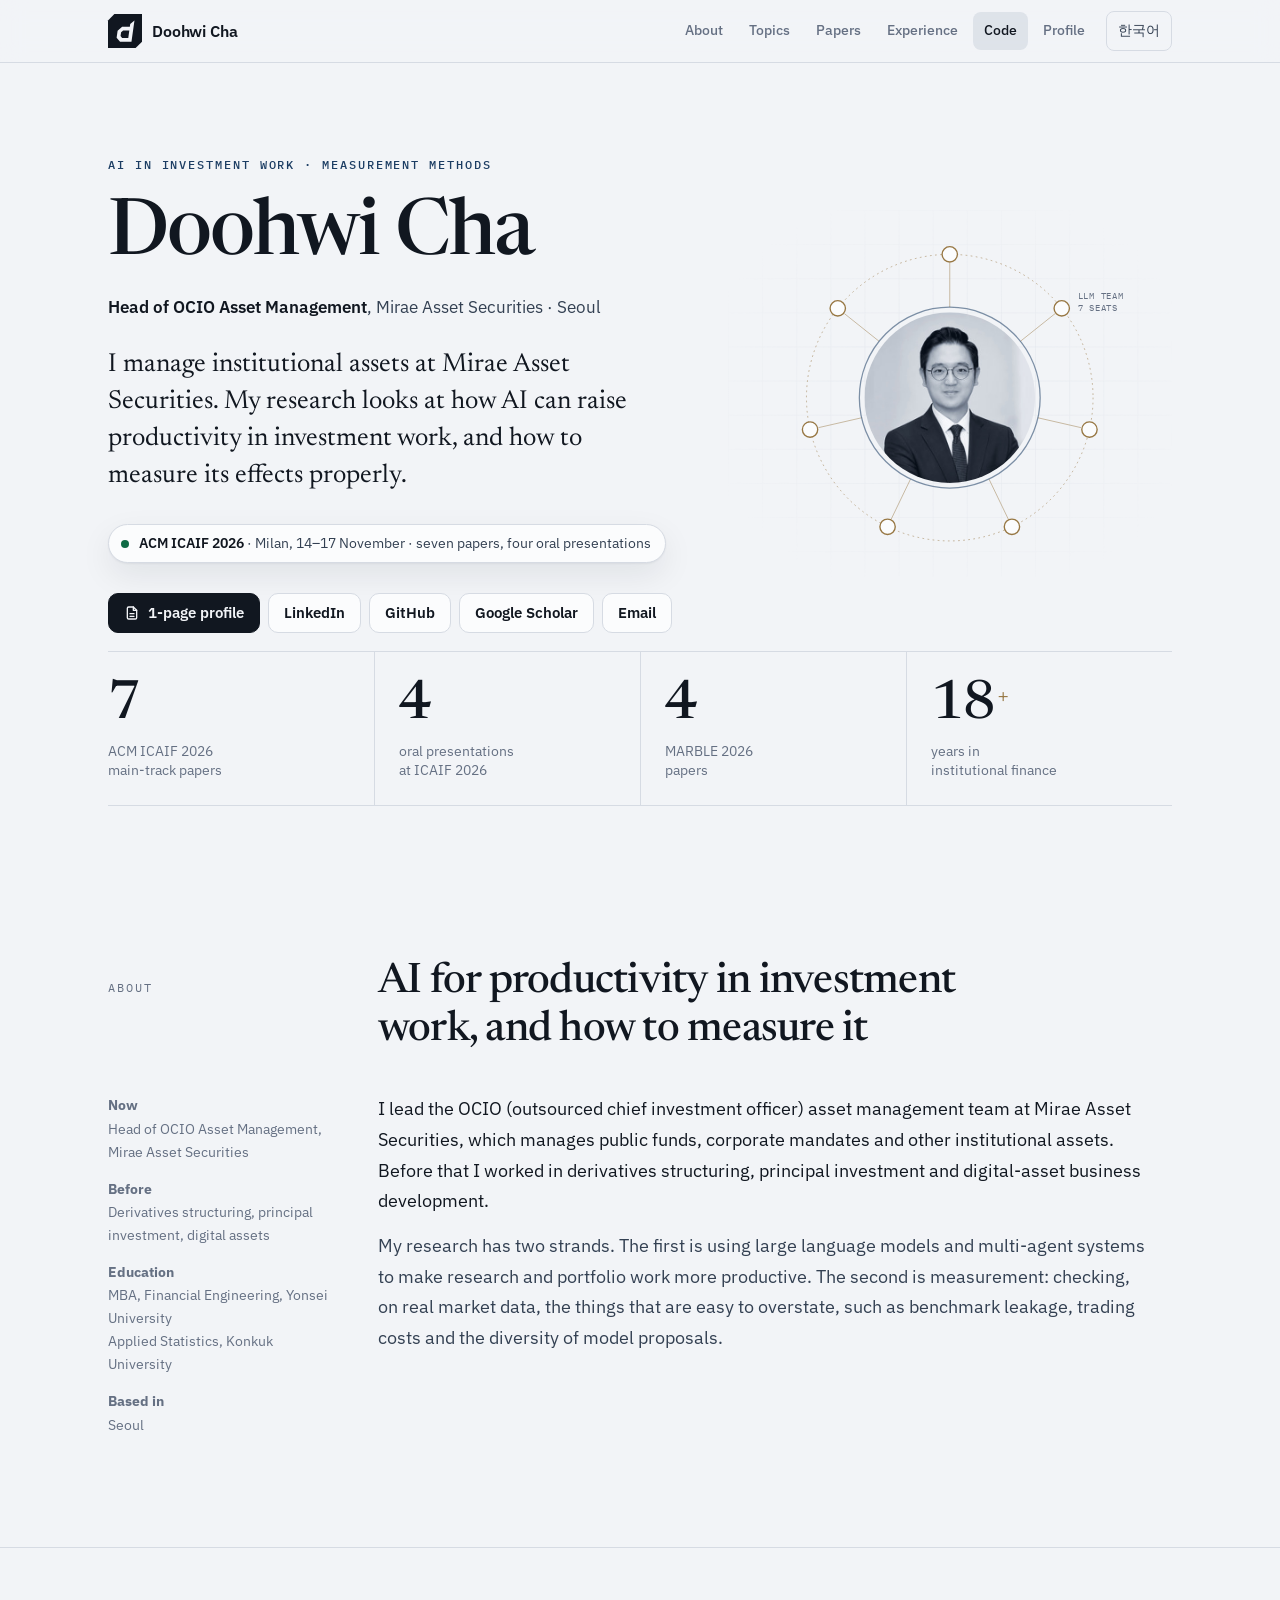
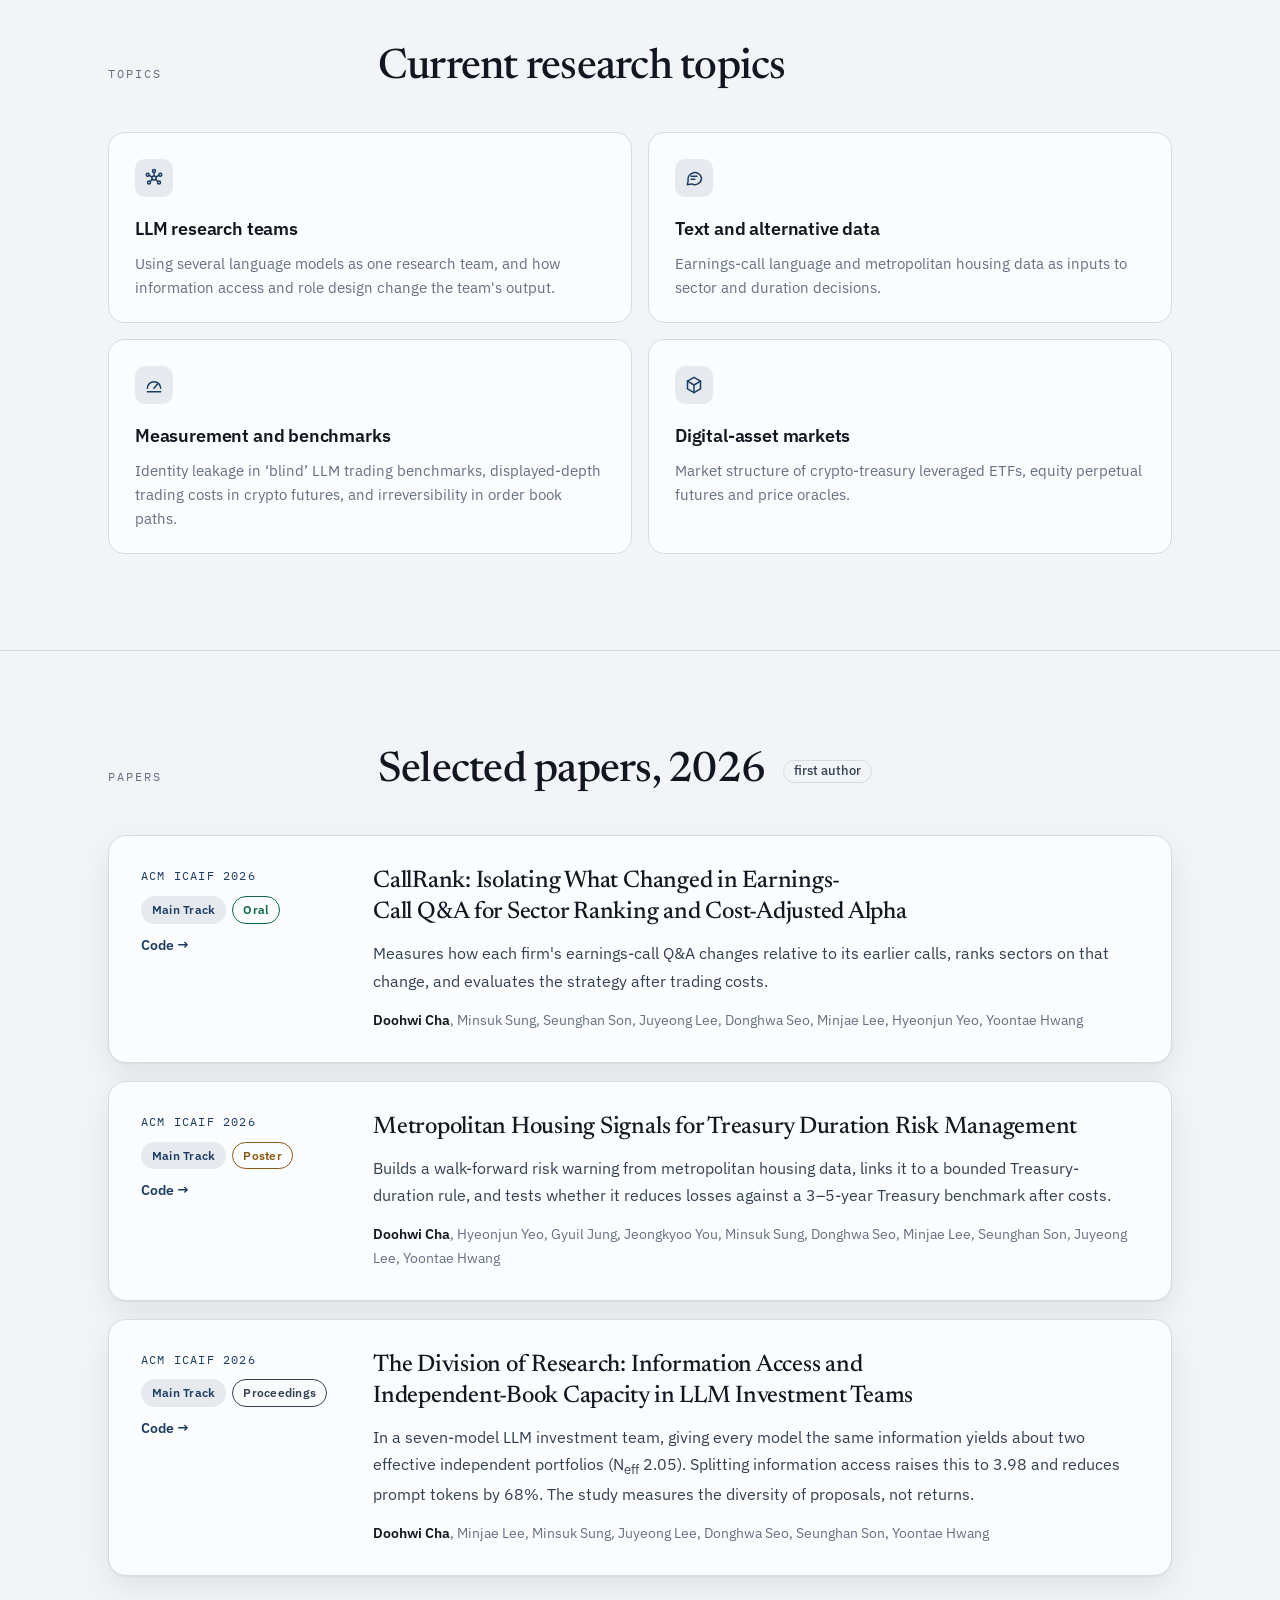
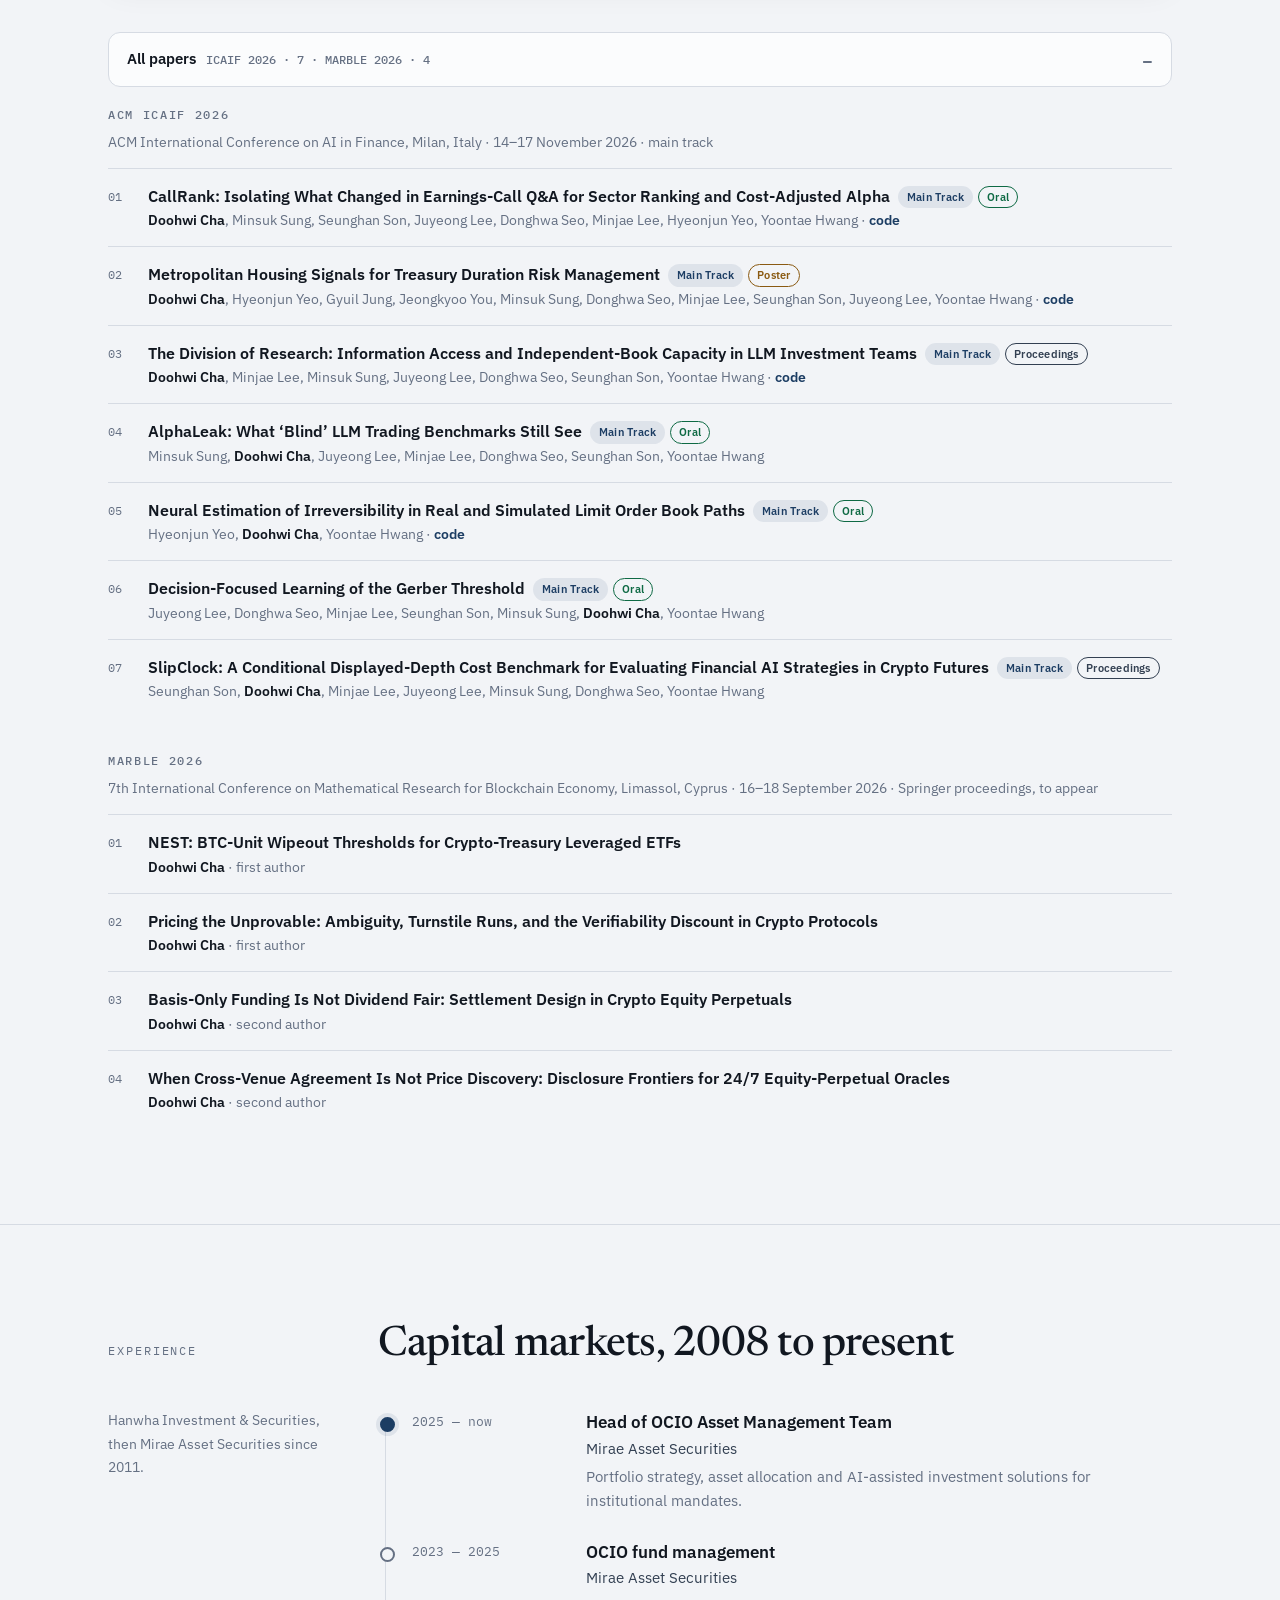
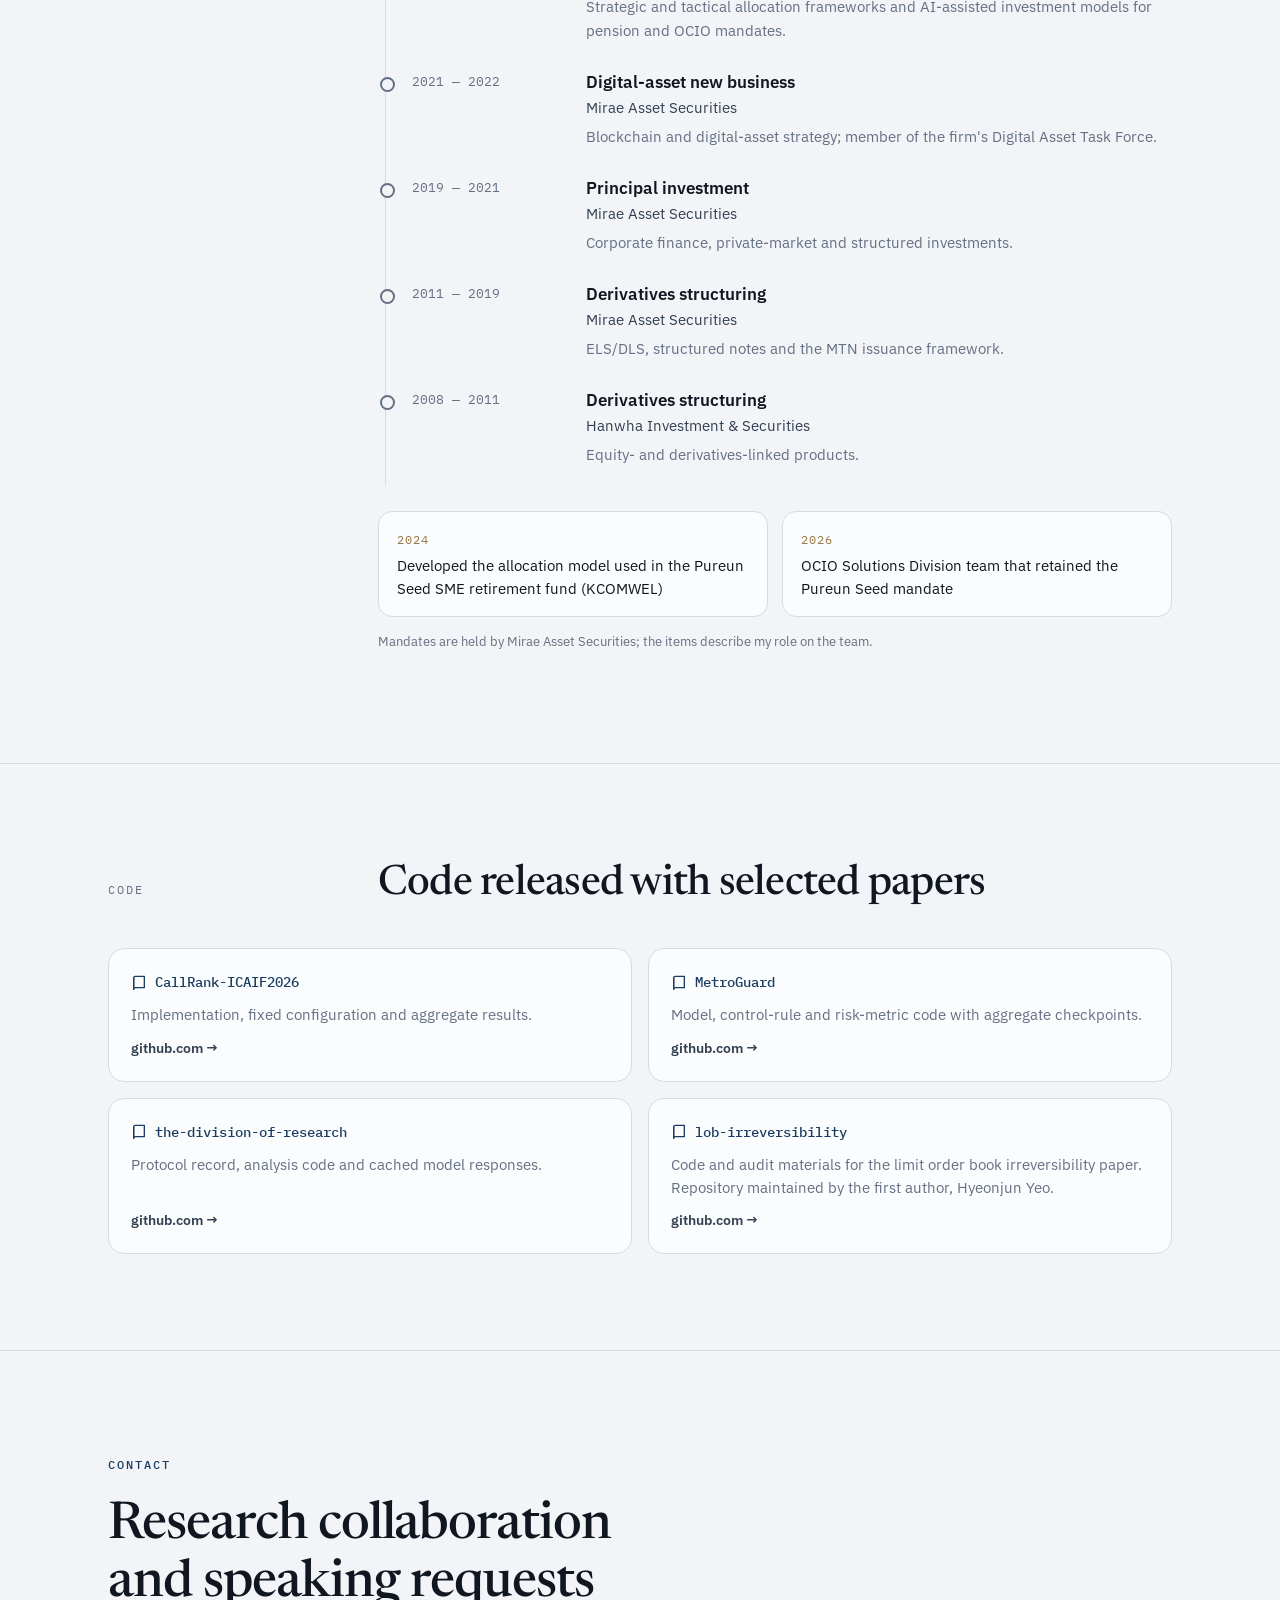
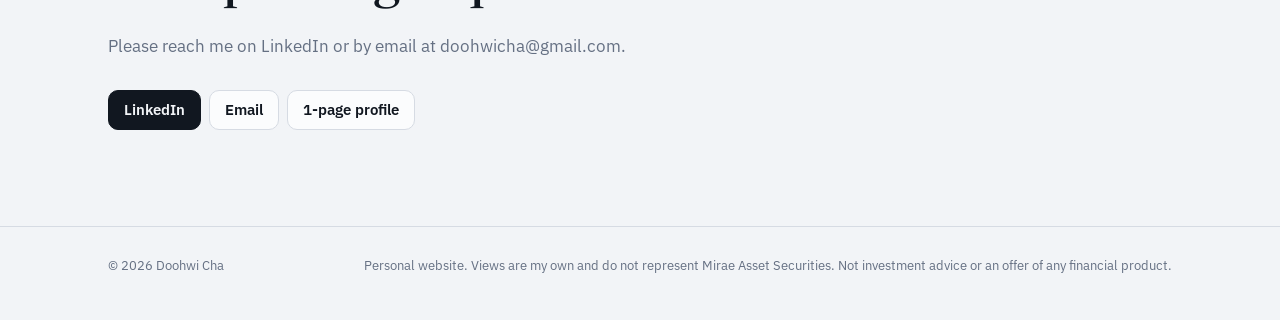
==== commit 18d004af: "Rename the 2023-2025 role to OCIO fund management, without the rank Co-Authored-By: Claude Opus 5.5 " ====
--- a/index.html
+++ b/index.html
@@ -239,7 +239,7 @@
           <div>
             <ul class="timeline reveal">
               <li class="current"><span class="when">2025 — now</span><div><div class="role-t">Head of OCIO Asset Management Team</div><div class="org">Mirae Asset Securities</div><div class="desc">Portfolio strategy, asset allocation and AI-assisted investment solutions for institutional mandates.</div></div></li>
-              <li><span class="when">2023 — 2025</span><div><div class="role-t">Senior Manager, OCIO solutions</div><div class="org">Mirae Asset Securities</div><div class="desc">Strategic and tactical allocation frameworks and AI-assisted investment models for pension and OCIO mandates.</div></div></li>
+              <li><span class="when">2023 — 2025</span><div><div class="role-t">OCIO fund management</div><div class="org">Mirae Asset Securities</div><div class="desc">Strategic and tactical allocation frameworks and AI-assisted investment models for pension and OCIO mandates.</div></div></li>
               <li><span class="when">2021 — 2022</span><div><div class="role-t">Digital-asset new business</div><div class="org">Mirae Asset Securities</div><div class="desc">Blockchain and digital-asset strategy; member of the firm's Digital Asset Task Force.</div></div></li>
               <li><span class="when">2019 — 2021</span><div><div class="role-t">Principal investment</div><div class="org">Mirae Asset Securities</div><div class="desc">Corporate finance, private-market and structured investments.</div></div></li>
               <li><span class="when">2011 — 2019</span><div><div class="role-t">Derivatives structuring</div><div class="org">Mirae Asset Securities</div><div class="desc">ELS/DLS, structured notes and the MTN issuance framework.</div></div></li>
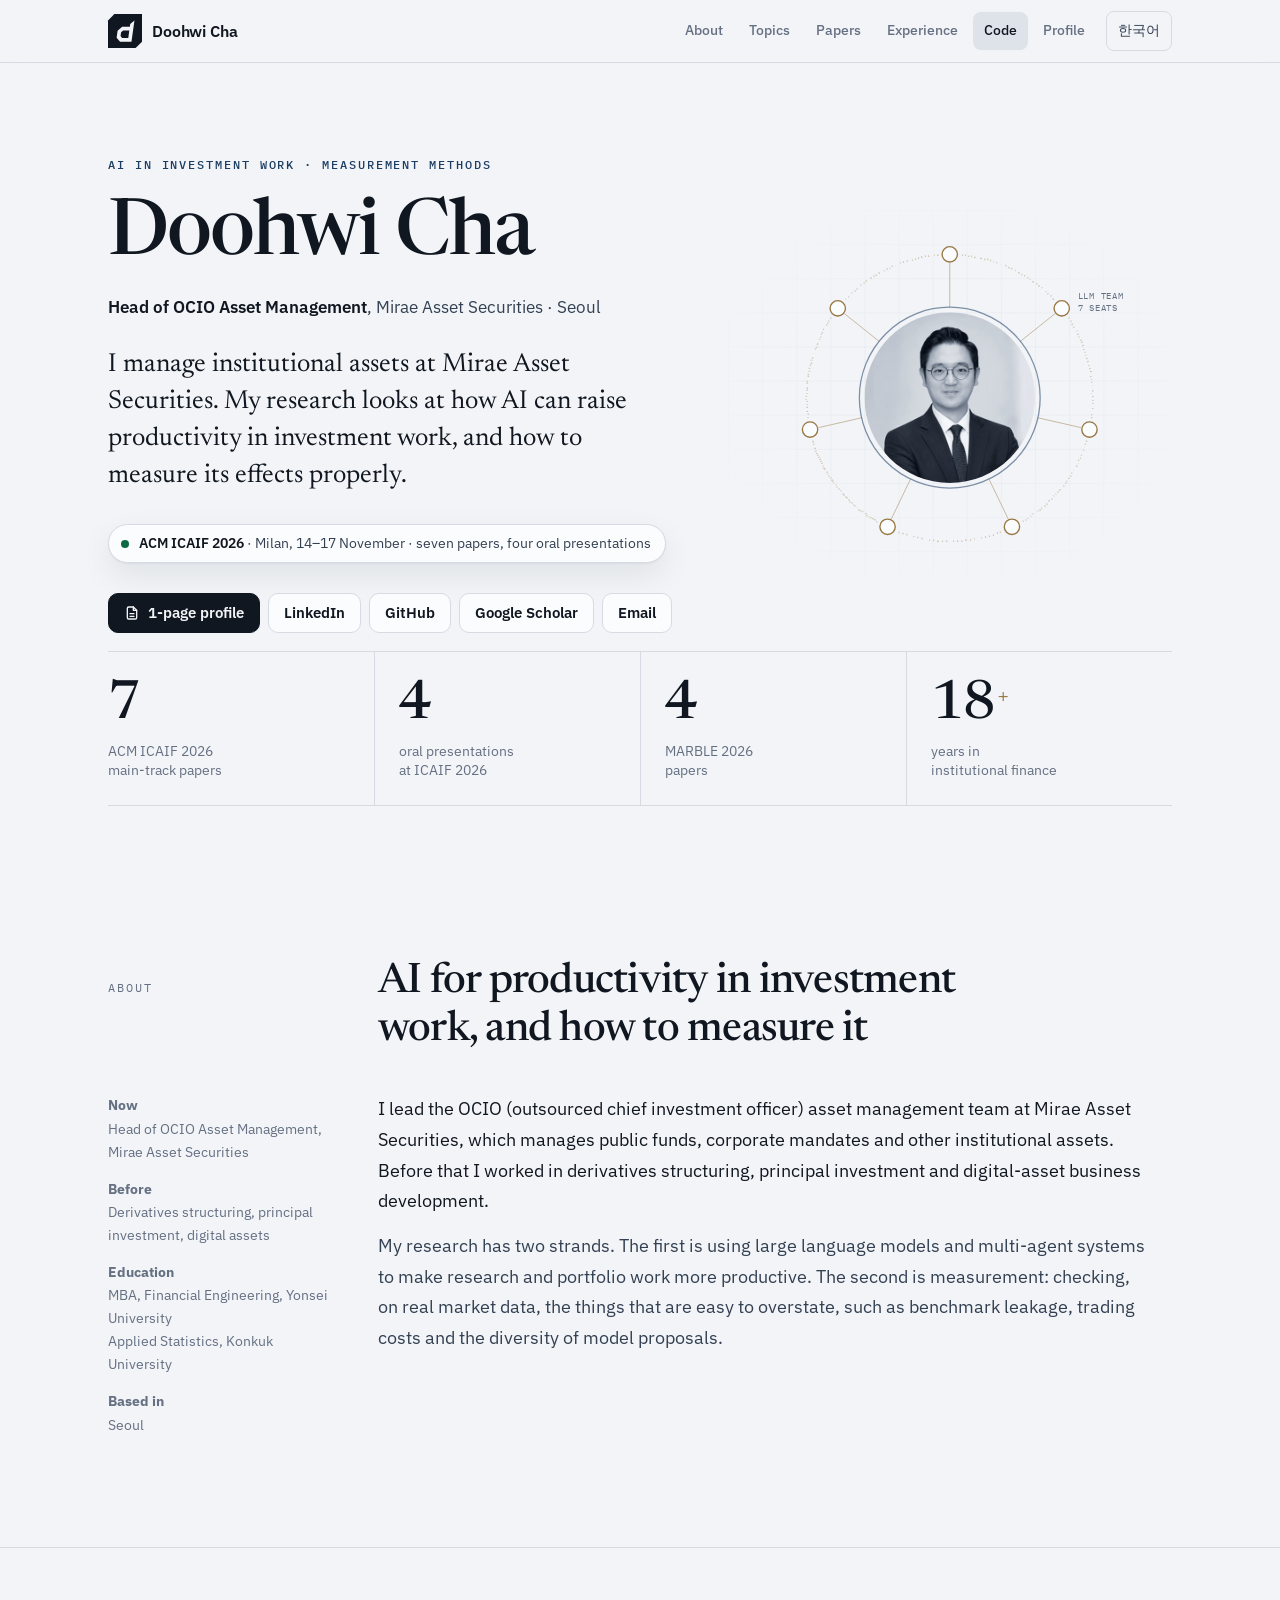
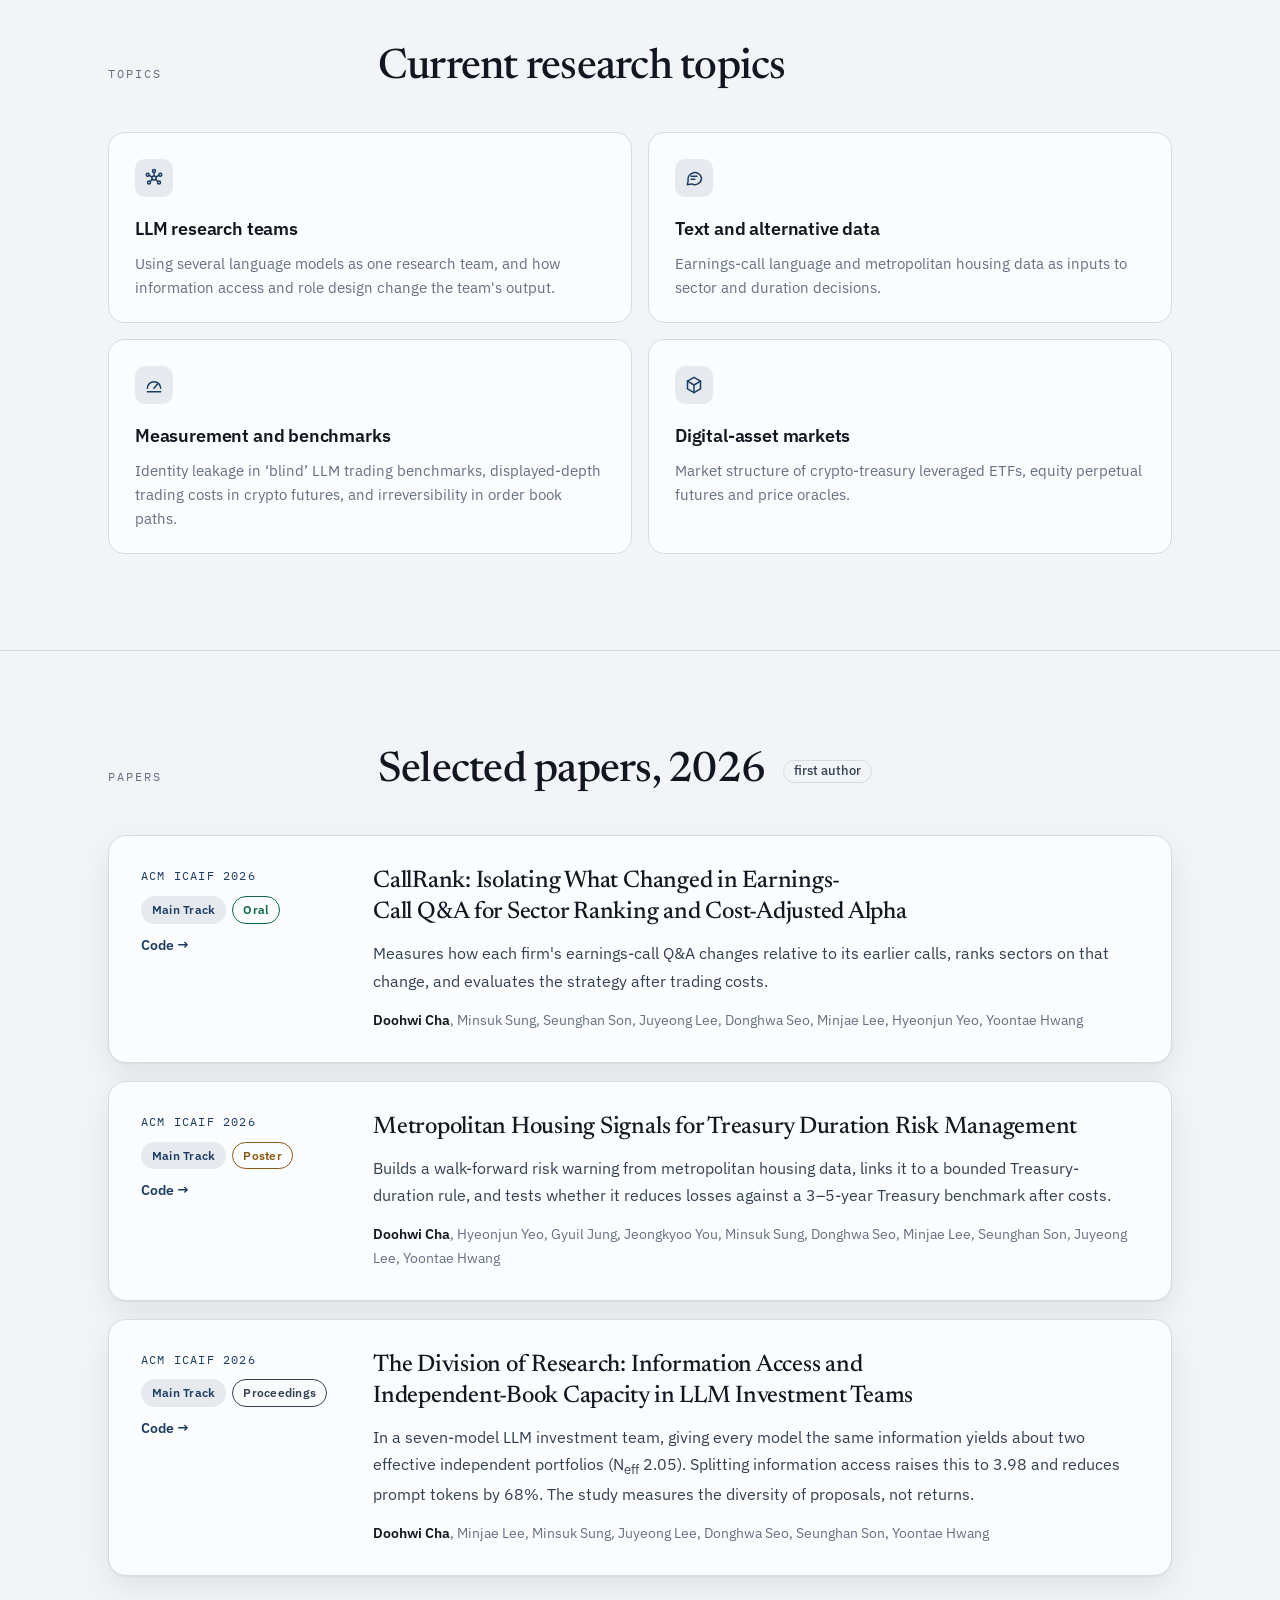
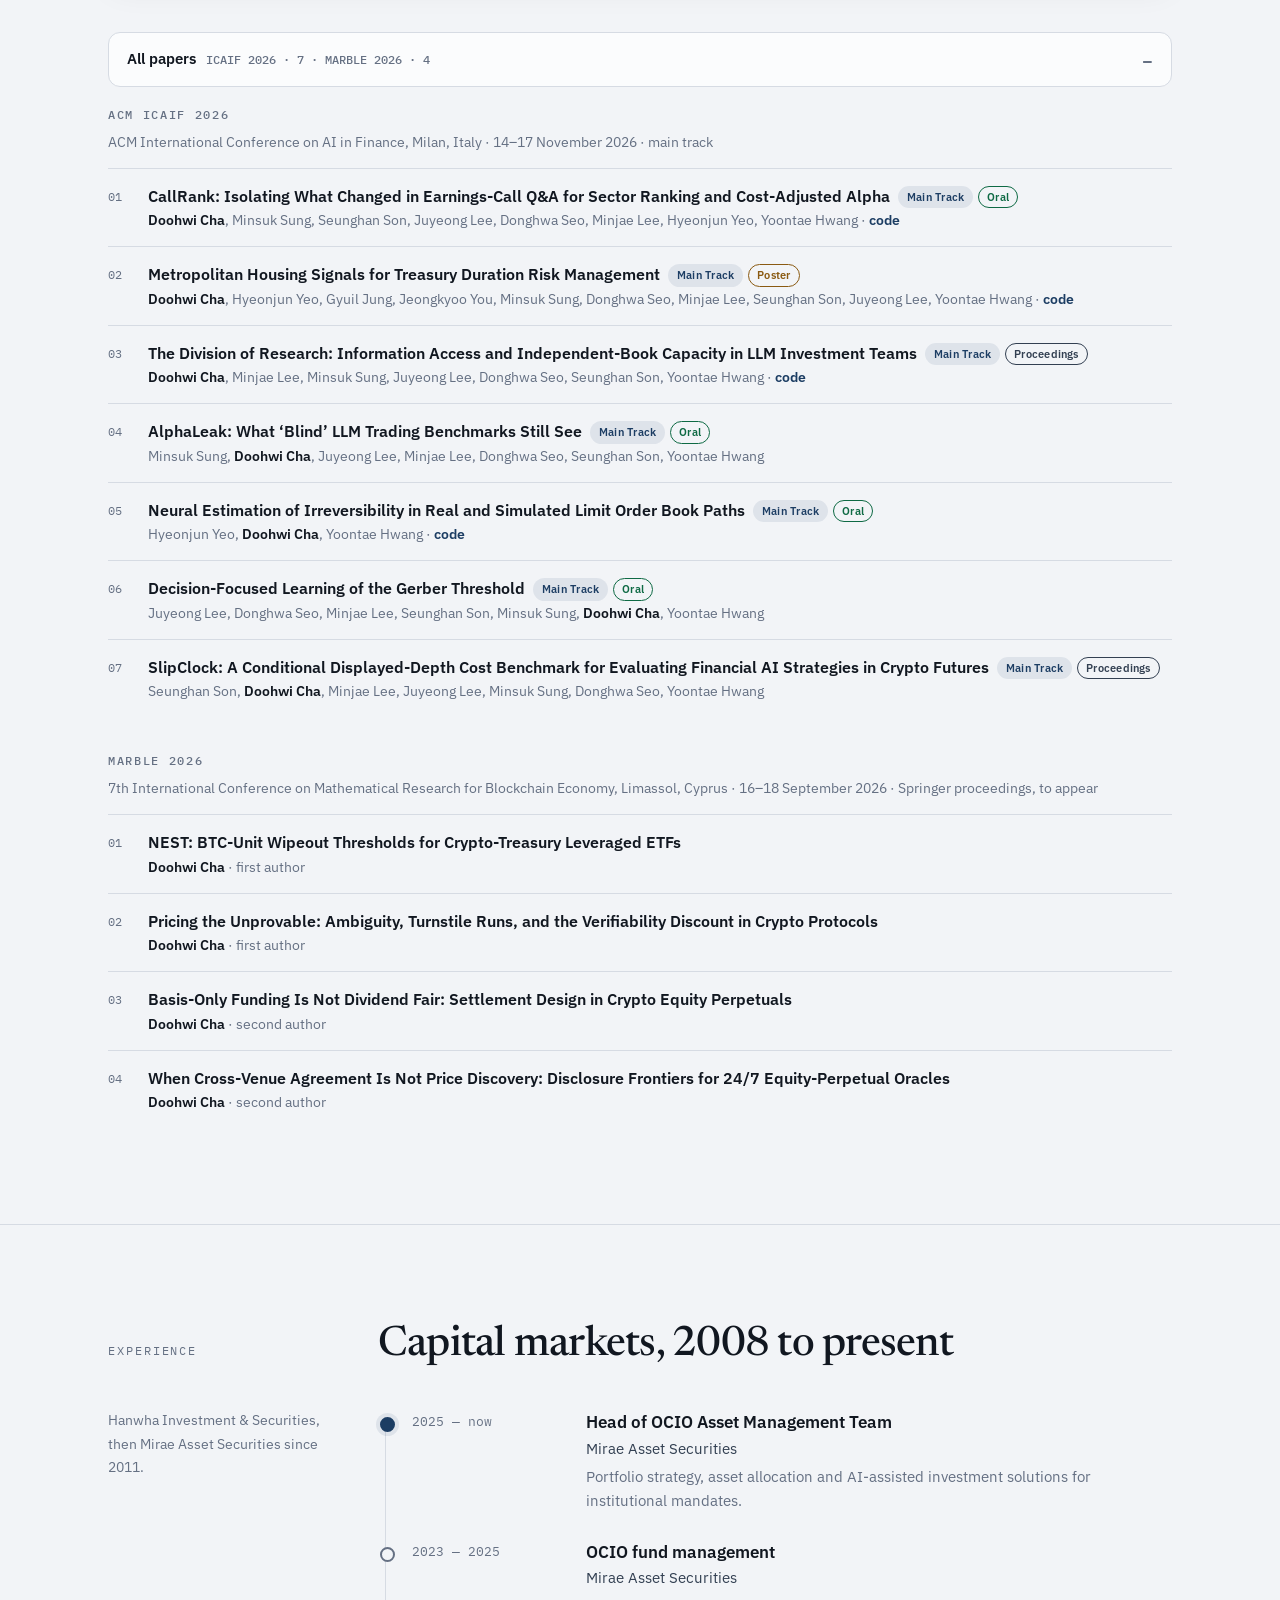
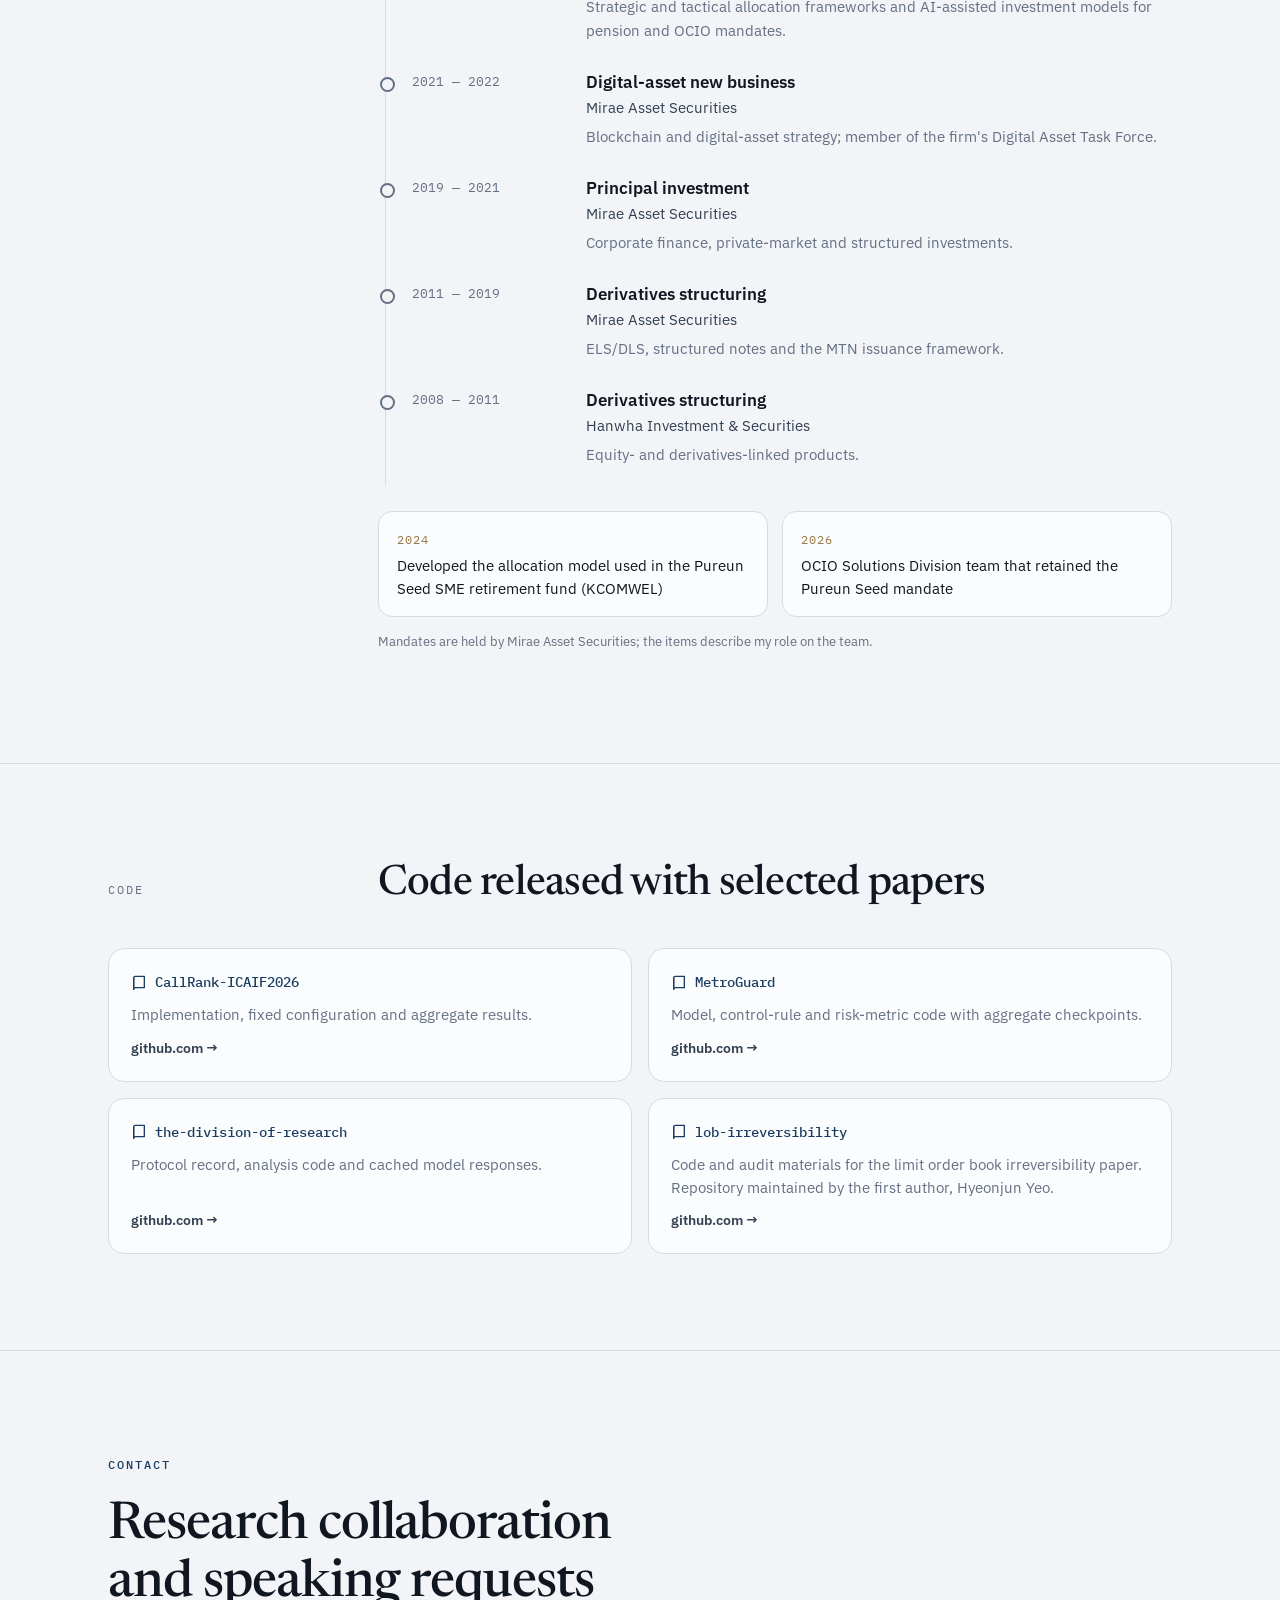
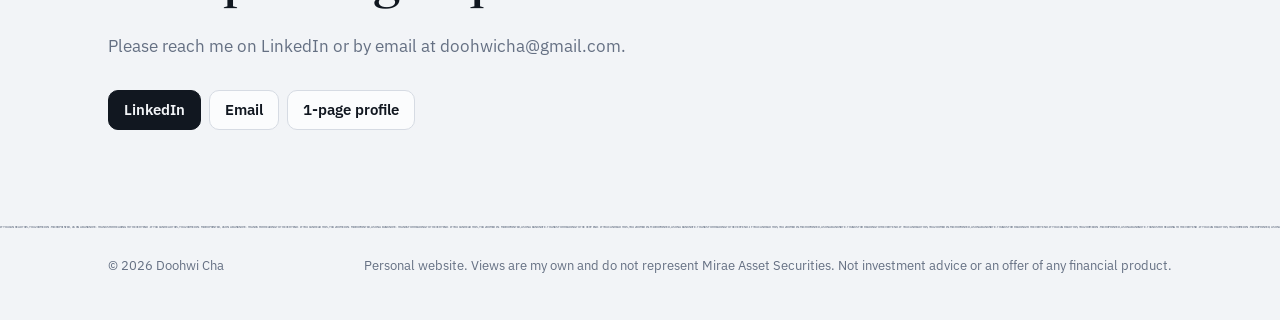
==== commit b0ee14d8: "Microprint lines and a walk on the moon The portrait ring, the diagram ring and the footer rule are " ====
--- a/index.html
+++ b/index.html
@@ -14,8 +14,8 @@
   <link rel="preconnect" href="https://fonts.googleapis.com">
   <link rel="preconnect" href="https://fonts.gstatic.com" crossorigin>
   <link rel="stylesheet" href="https://fonts.googleapis.com/css2?family=IBM+Plex+Mono:wght@400;500&family=IBM+Plex+Sans:wght@400;500;600;700&family=Newsreader:opsz,wght@6..72,400;6..72,500;6..72,600&display=swap">
-  <link rel="stylesheet" href="assets/style.css?v=20261020b">
-  <script src="assets/site.js?v=20261020b" defer></script>
+  <link rel="stylesheet" href="assets/style.css?v=20261020c">
+  <script src="assets/site.js?v=20261020c" defer></script>
 </head>
 <body>
   <header class="site">
--- a/assets/style.css
+++ b/assets/style.css
@@ -314,6 +314,19 @@
 footer.site-foot { border-top: 1px solid var(--rule); padding: 28px 0 44px; color: var(--muted); font-size: 13px; }
 footer.site-foot .container { display: flex; justify-content: space-between; gap: 20px; flex-wrap: wrap; }
 
+/* microprint (site.js): the portrait ring, the diagram ring and the footer rule are text about 2.5 px high */
+.mp { pointer-events: none; -webkit-user-select: none; user-select: none; }
+.mp text { font-family: var(--sans); font-weight: 500; font-size: 9.6px; letter-spacing: .02em; }
+.mp .mp-nc { display: none; }
+.mp-ring { display: none; position: absolute; left: -5px; top: -5px; width: 86px; height: 86px; overflow: visible; }
+.mp-ring text { fill: var(--muted); }
+.mp-art text { fill: var(--gold); fill-opacity: .85; }
+.hero-grid > div:first-child { position: relative; }
+html.mp-on .hero-photo { border-color: transparent; }
+html.mp-on footer.site-foot { position: relative; border-top-color: transparent; }
+.mp-rule { position: absolute; left: 0; right: 0; top: -1px; height: 3px; overflow: hidden; }
+.mp-rule span { display: block; width: 400%; font: 500 10px/12px var(--sans); letter-spacing: .02em; color: var(--muted); white-space: nowrap; transform: scale(.25); transform-origin: 0 0; }
+
 /* reveal on scroll (only when JS runs) */
 .reveal { transition: opacity .7s ease, transform .7s ease; }
 .reveal.pre { opacity: 0; transform: translateY(14px); }
@@ -346,6 +359,7 @@
   /* hero: small portrait instead of the diagram */
   .hero { padding: 26px 0 22px; }
   .hero-photo { display: block; }
+  .mp-ring { display: block; }
   .hero-art { display: none; }
   .kicker { font-size: 11px; letter-spacing: .08em; margin-bottom: 12px; }
   .hero h1 { font-size: 42px; margin-bottom: 10px; }
@@ -411,6 +425,9 @@
 /* ---------- print (home pages) ---------- */
 @media print {
   .site, .hero-art, .now, .actions, .contact .actions { display: none !important; }
+  .mp { display: none !important; }
+  html.mp-on .hero-photo { border-color: var(--rule); }
+  html.mp-on footer.site-foot { border-top-color: var(--rule); }
   body { background: #fff; color: #000; }
   .section { padding: 24px 0; }
   .card, .paper, .repo, .mandate { box-shadow: none; }
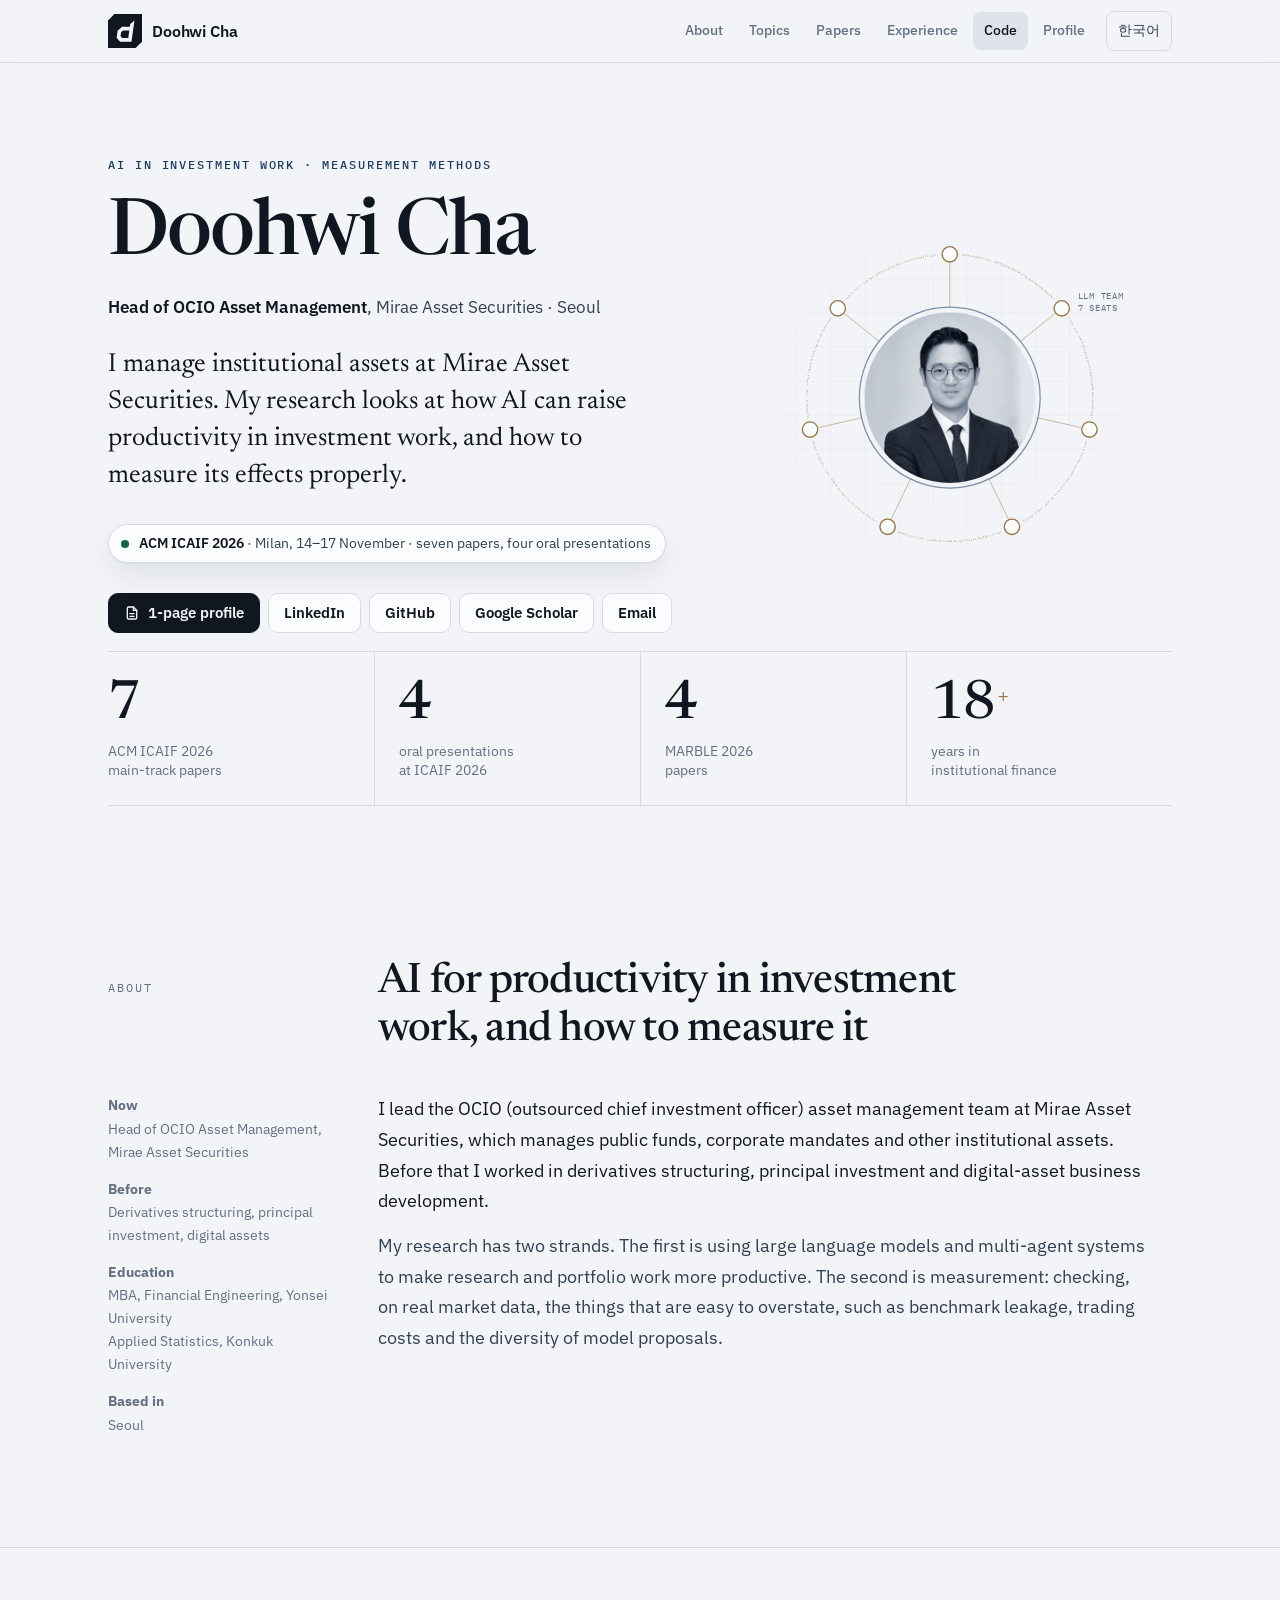
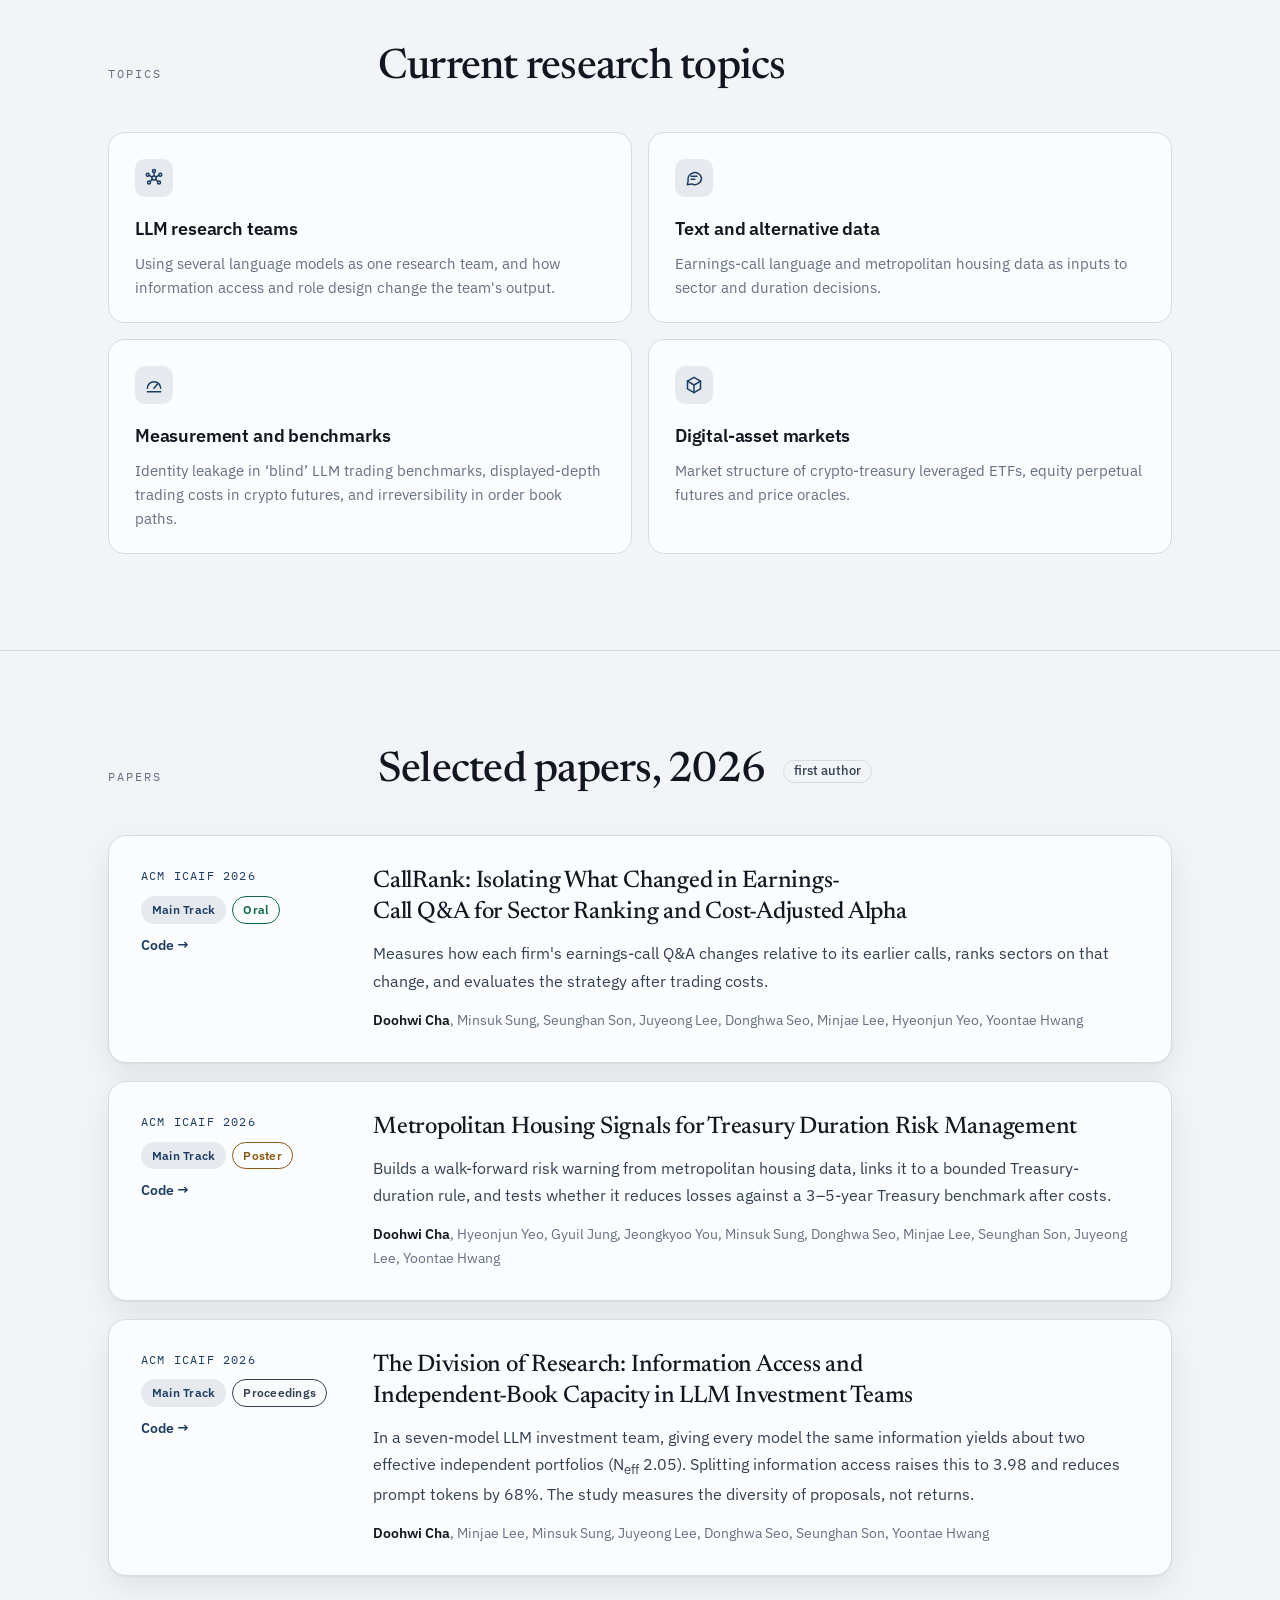
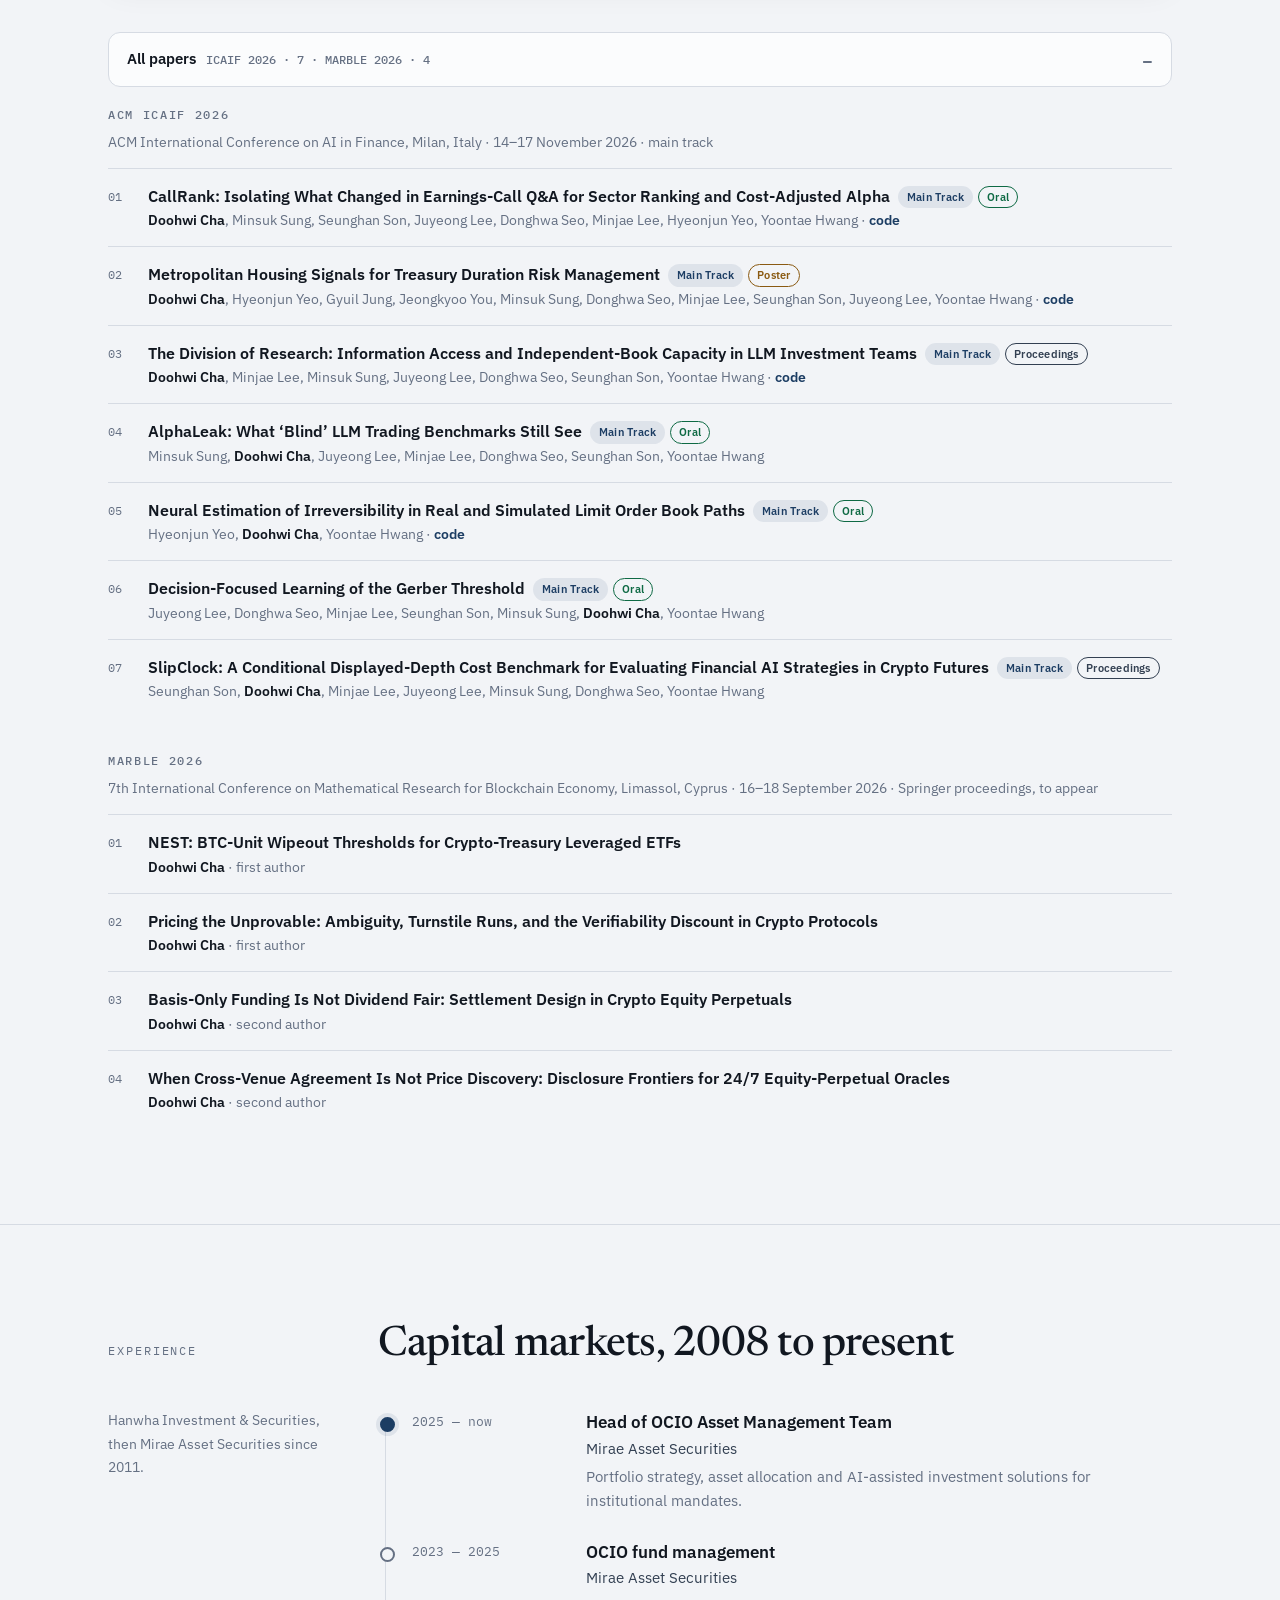
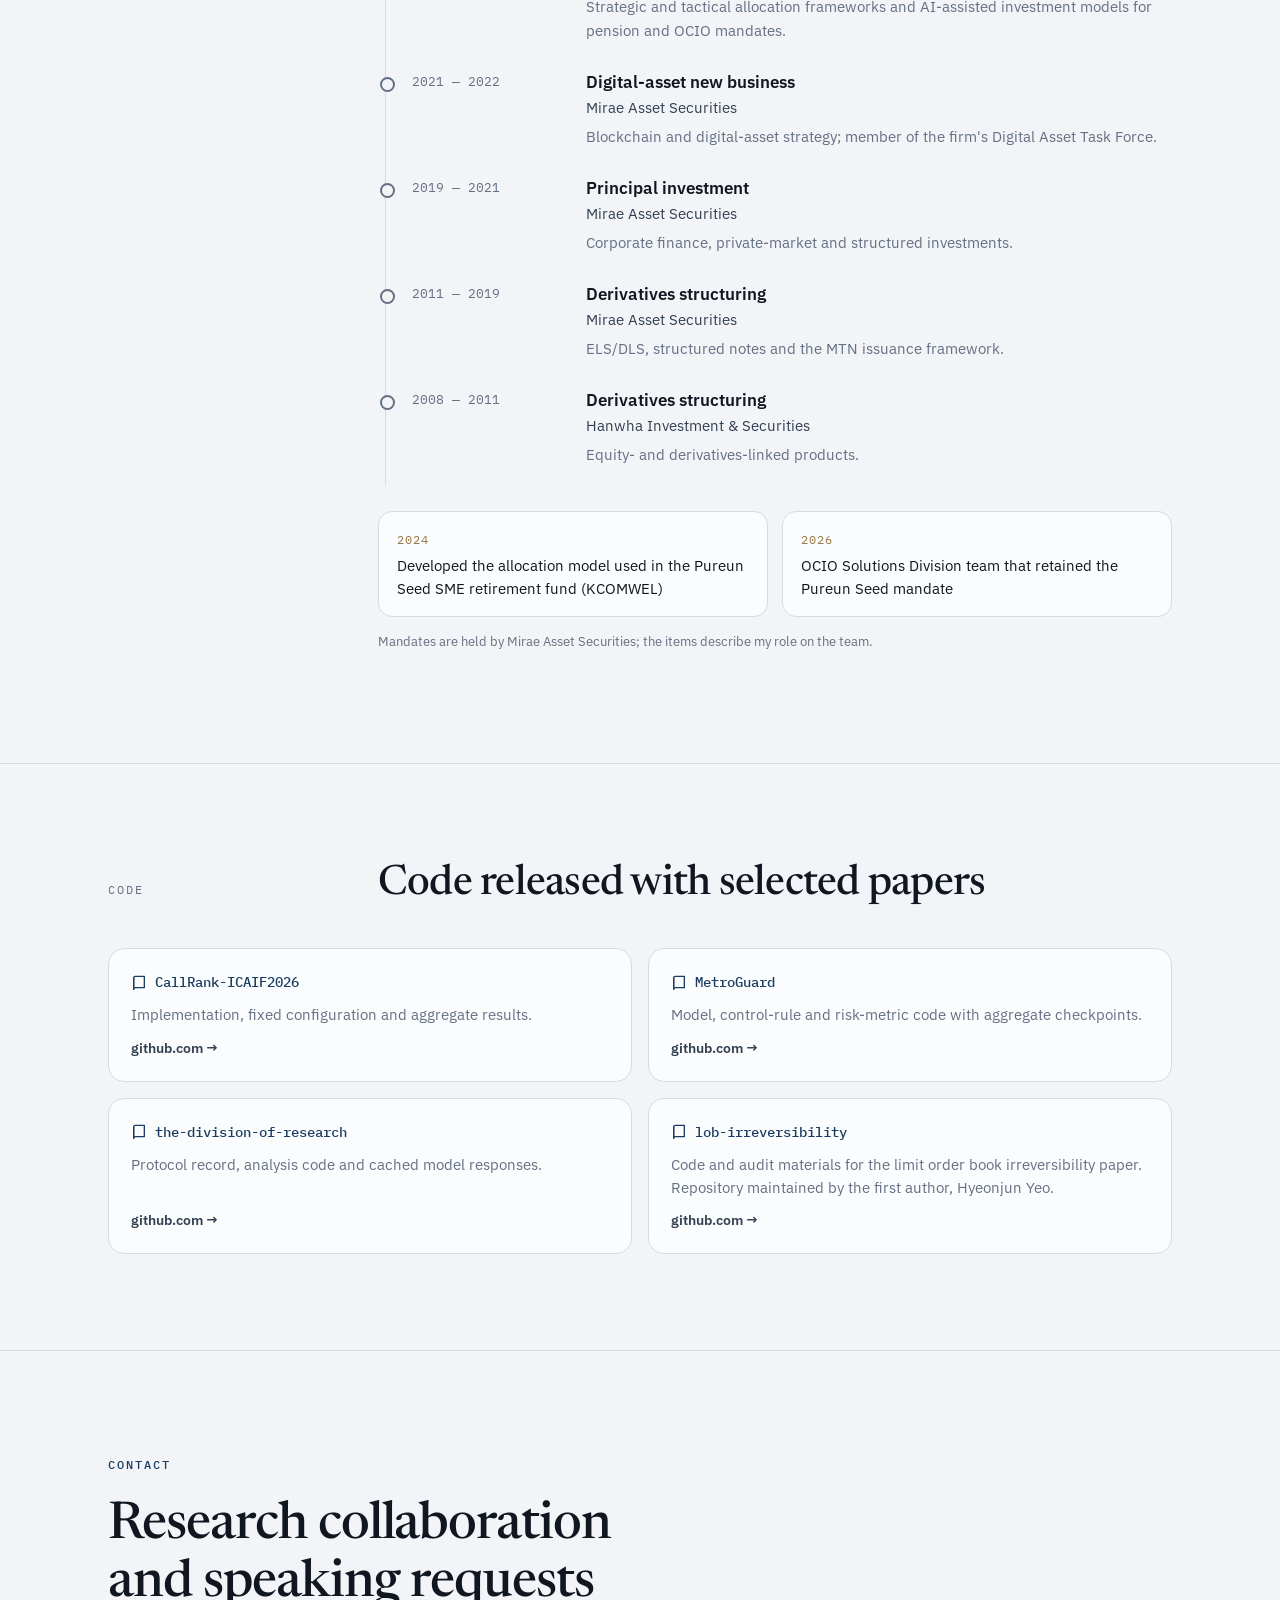
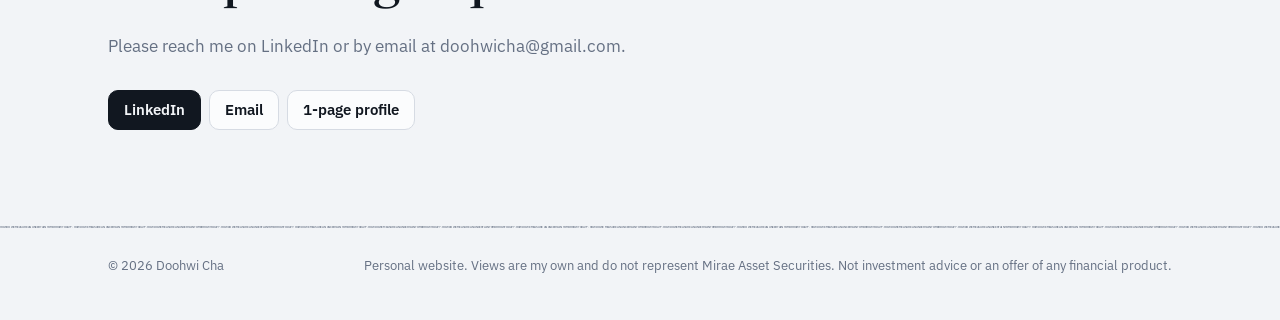
==== commit 7cbac6ab: "Microprint: questions from statistics and finance, and seven who asked them Co-Authored-By: Claude O" ====
--- a/index.html
+++ b/index.html
@@ -14,8 +14,8 @@
   <link rel="preconnect" href="https://fonts.googleapis.com">
   <link rel="preconnect" href="https://fonts.gstatic.com" crossorigin>
   <link rel="stylesheet" href="https://fonts.googleapis.com/css2?family=IBM+Plex+Mono:wght@400;500&family=IBM+Plex+Sans:wght@400;500;600;700&family=Newsreader:opsz,wght@6..72,400;6..72,500;6..72,600&display=swap">
-  <link rel="stylesheet" href="assets/style.css?v=20261020c">
-  <script src="assets/site.js?v=20261020c" defer></script>
+  <link rel="stylesheet" href="assets/style.css?v=20261020d">
+  <script src="assets/site.js?v=20261020d" defer></script>
 </head>
 <body>
   <header class="site">
